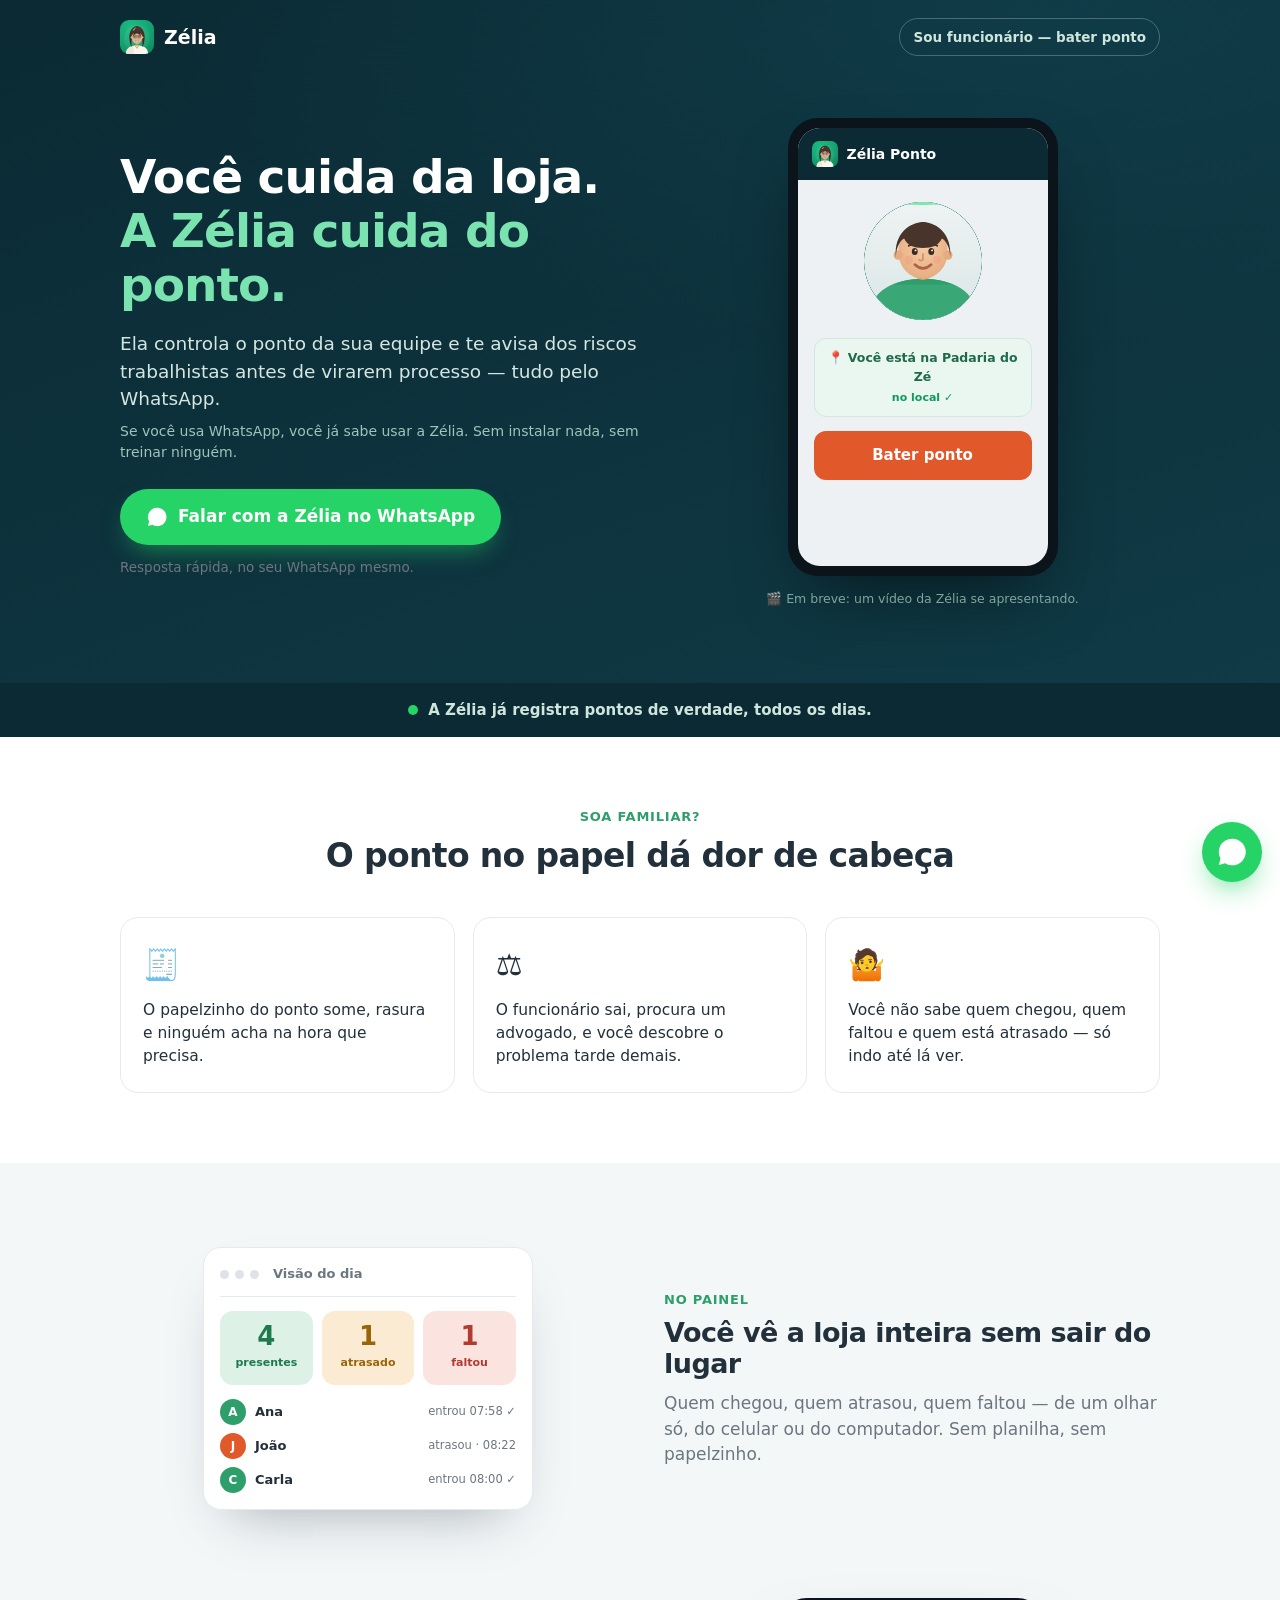
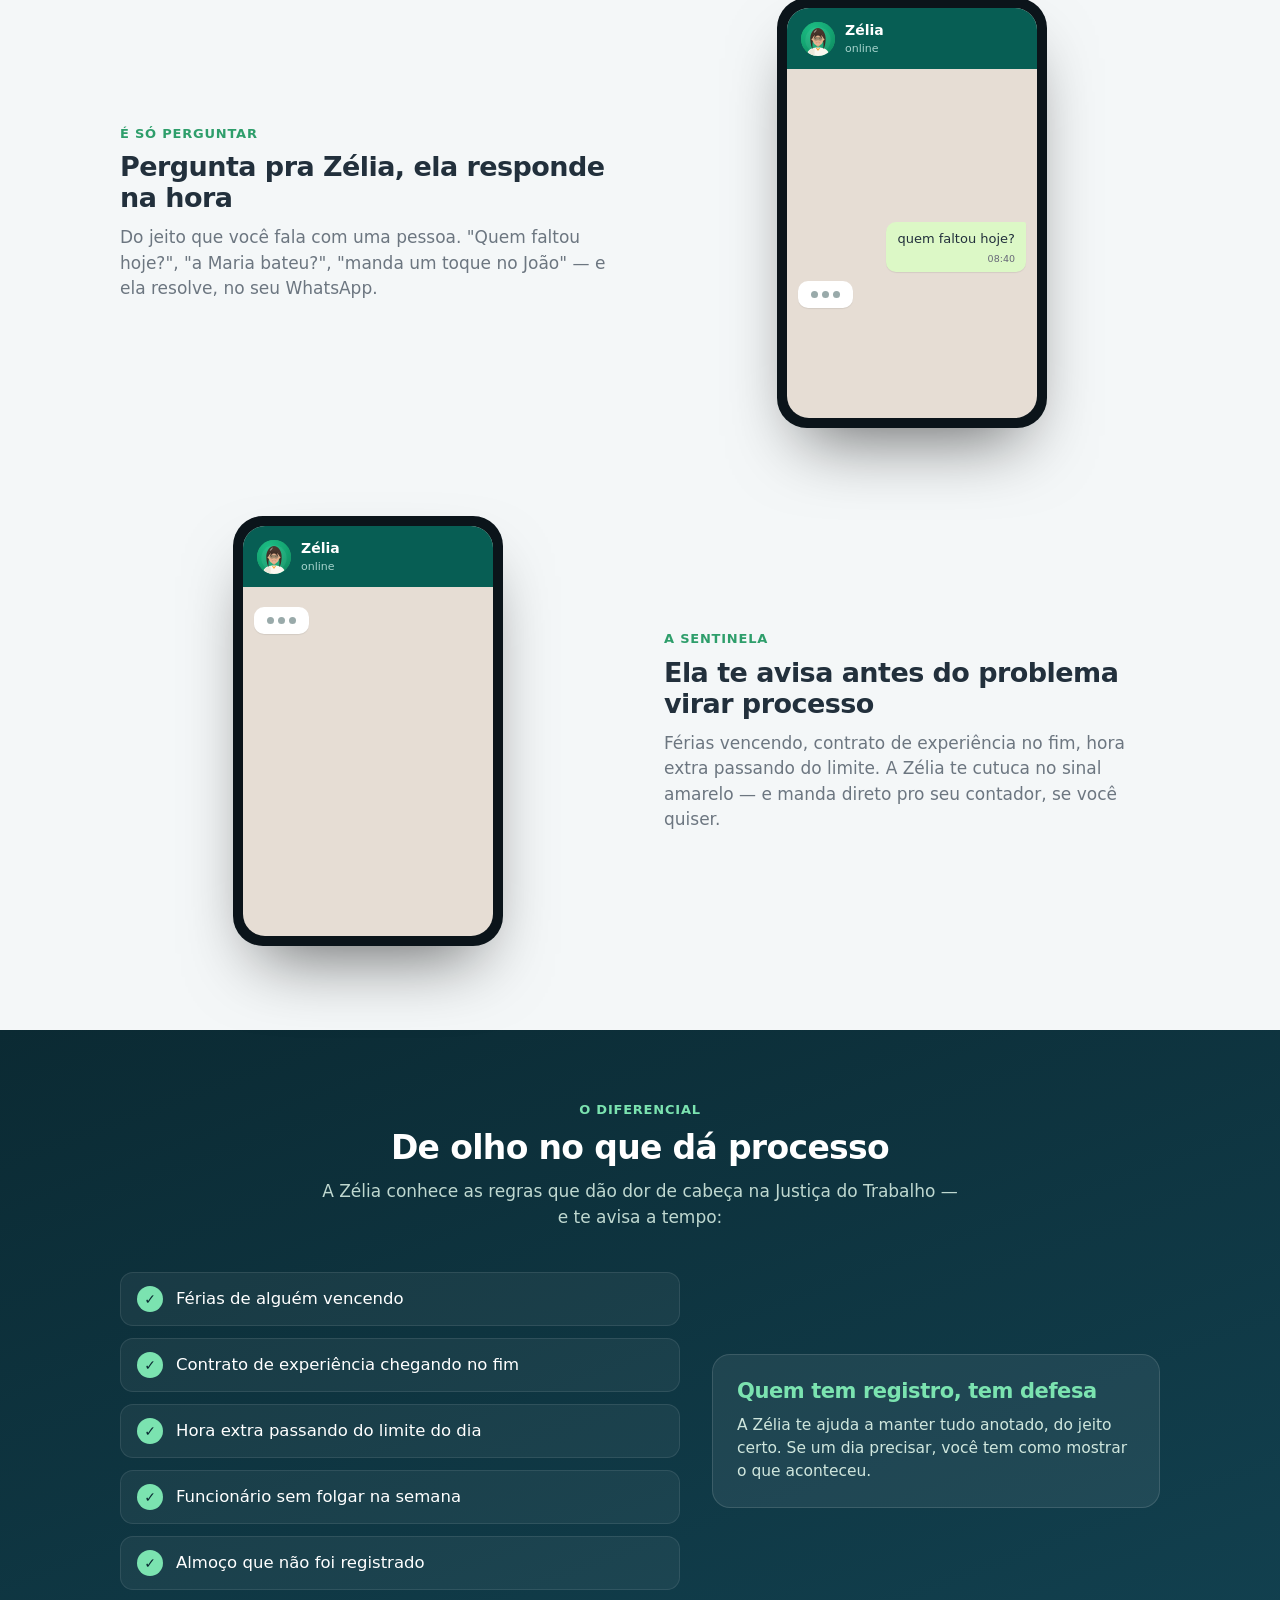
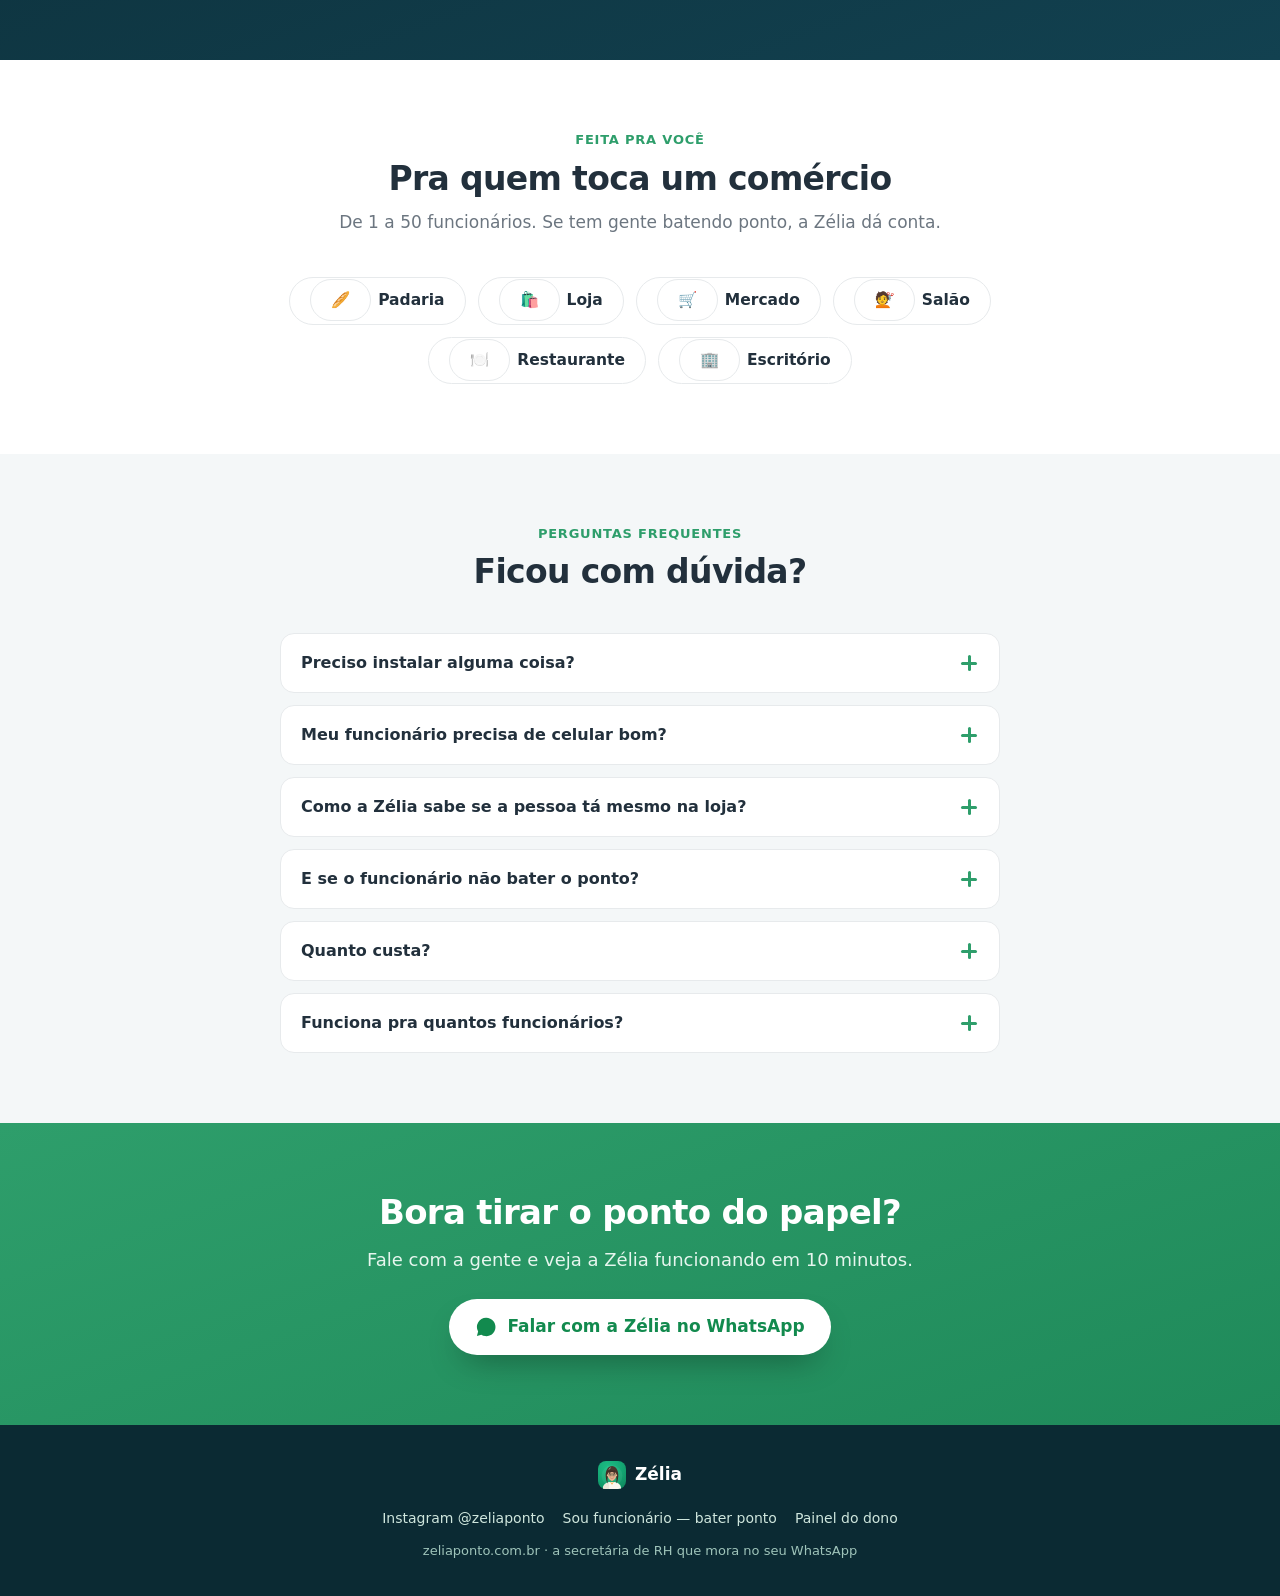
==== index.html @ 0861ddc3 "Landing: rosto humano (ilustração calorosa) no lugar da selfie do app, no lugar da camera" ====
<!DOCTYPE html>
<html lang="pt-BR">
<head>
<meta charset="UTF-8">
<meta name="viewport" content="width=device-width, initial-scale=1, viewport-fit=cover">
<meta name="theme-color" content="#0B2A33">
<meta name="description" content="A Zélia é a secretária de RH que cuida do ponto da sua equipe e te avisa dos riscos trabalhistas — tudo pelo WhatsApp.">
<link rel="icon" href="zelia.svg">
<link rel="stylesheet" href="landing.css">
<noscript><style>.reveal{opacity:1!important;transform:none!important}.wb{opacity:1!important;transform:none!important}</style></noscript>
<title>Zélia · a secretária que cuida do ponto da sua equipe</title>
</head>
<body>

<!-- TOPO -->
<header class="top"><div class="wrap">
  <div class="brand"><img src="zelia.svg" alt="Zélia">Zélia</div>
  <a class="func" href="app/">Sou funcionário — bater ponto</a>
</div></header>

<!-- HERO -->
<section class="hero"><div class="wrap hero-grid">
  <div class="hero-txt reveal">
    <h1>Você cuida da loja.<br><span class="hl">A Zélia cuida do ponto.</span></h1>
    <p class="lead">Ela controla o ponto da sua equipe e te avisa dos riscos trabalhistas antes de virarem processo — tudo pelo WhatsApp.</p>
    <p class="mini">Se você usa WhatsApp, você já sabe usar a Zélia. Sem instalar nada, sem treinar ninguém.</p>
    <div class="hero-cta">
      <a class="btn-wa js-wa"><svg viewBox="0 0 24 24"><path d="M17.5 14.4c-.3-.1-1.7-.9-2-1-.3-.1-.5-.1-.6.1-.2.3-.7.9-.8 1-.1.2-.3.2-.5.1-.3-.1-1.2-.5-2.3-1.4-.9-.8-1.4-1.7-1.6-2-.2-.3 0-.4.1-.6l.4-.5c.1-.2.2-.3.3-.5.1-.2 0-.4 0-.5 0-.1-.6-1.5-.9-2.1-.2-.5-.4-.4-.6-.4h-.5c-.2 0-.5.1-.7.3-.3.3-1 .9-1 2.3s1 2.7 1.2 2.9c.1.2 2 3.1 4.9 4.3.7.3 1.2.5 1.6.6.7.2 1.3.2 1.8.1.5-.1 1.7-.7 1.9-1.4.2-.7.2-1.2.2-1.4-.1-.1-.3-.2-.6-.3zM12 2a10 10 0 0 0-8.6 15l-1.3 4.7 4.8-1.3A10 10 0 1 0 12 2z"/></svg>Falar com a Zélia no WhatsApp</a>
      <p class="btn-sub">Resposta rápida, no seu WhatsApp mesmo.</p>
    </div>
  </div>
  <!-- VISUAL DO HERO: mockup animado (app batendo ponto). Espaço reservado pro vídeo-manifesto futuro. -->
  <div class="hero-visual reveal reveal-r">
    <div class="mk mk-phone">
      <div class="mk-scr app-scr">
        <div class="app-top"><img src="zelia.svg" alt="">Zélia Ponto</div>
        <div class="selfie"><div class="selfie-ring"></div>
          <svg class="selfie-face" viewBox="0 0 100 100" preserveAspectRatio="xMidYMid slice" aria-hidden="true">
            <defs>
              <clipPath id="sc"><circle cx="50" cy="50" r="50"/></clipPath>
              <radialGradient id="skin" cx="50%" cy="40%" r="62%"><stop offset="0%" stop-color="#F7CCA4"/><stop offset="100%" stop-color="#E6AC80"/></radialGradient>
              <linearGradient id="sbg" x1="0" y1="0" x2="0" y2="1"><stop offset="0%" stop-color="#EEF3F3"/><stop offset="100%" stop-color="#DBE6E6"/></linearGradient>
            </defs>
            <g clip-path="url(#sc)">
              <rect width="100" height="100" fill="url(#sbg)"/>
              <path d="M4 100 C4 74 27 65 50 65 C73 65 96 74 96 100 Z" fill="#3AA876"/>
              <path d="M50 65 C40 65 31 67 25 70 L75 70 C69 67 60 65 50 65Z" fill="#2E9E6B"/>
              <path d="M42 53 h16 v10 q-8 6 -16 0 Z" fill="#DE9F73"/>
              <ellipse cx="50" cy="42" rx="21" ry="23" fill="url(#skin)"/>
              <circle cx="29" cy="45" r="4" fill="#E6AC80"/><circle cx="71" cy="45" r="4" fill="#E6AC80"/>
              <path d="M27 47 C25 25 41 17 50 17 C59 17 75 25 73 47 C73 40 70 33 66 31 C63 37 58 39 50 39 C42 39 37 37 34 31 C30 33 27 40 27 47Z" fill="#48342A"/>
              <path d="M38 37 q4 -2.2 8 0" stroke="#48342A" stroke-width="1.7" fill="none" stroke-linecap="round"/>
              <path d="M54 37 q4 -2.2 8 0" stroke="#48342A" stroke-width="1.7" fill="none" stroke-linecap="round"/>
              <ellipse cx="43" cy="42" rx="2.5" ry="3" fill="#3A2A22"/><ellipse cx="57" cy="42" rx="2.5" ry="3" fill="#3A2A22"/>
              <circle cx="43.7" cy="41" r=".8" fill="#fff"/><circle cx="57.7" cy="41" r=".8" fill="#fff"/>
              <path d="M50 44 v5 q-2.2 1.4 -3.4 0" stroke="#D0916A" stroke-width="1.4" fill="none" stroke-linecap="round"/>
              <circle cx="38" cy="49" r="3.4" fill="#F2A084" opacity=".5"/><circle cx="62" cy="49" r="3.4" fill="#F2A084" opacity=".5"/>
              <path d="M43 53 q7 6.5 14 0" stroke="#B0604A" stroke-width="2.2" fill="none" stroke-linecap="round"/>
            </g>
          </svg>
          <i class="scan"></i></div>
        <div class="loc"><b>📍 Você está na Padaria do Zé</b><span class="ok-badge">no local ✓</span></div>
        <div class="pt-btn">Bater ponto</div>
        <div class="pt-ok">✅ Ponto registrado · <b>08:02</b></div>
      </div>
    </div>
    <p class="video-hint">🎬 Em breve: um vídeo da Zélia se apresentando.</p>
  </div>
</div></section>

<!-- PRODUTO VIVO (prova honesta) -->
<div class="vivo"><div class="wrap"><span class="live-dot"></span> A Zélia já registra pontos de verdade, todos os dias.</div></div>

<!-- PROBLEMA -->
<section><div class="wrap">
  <div class="sec-title reveal"><div class="eyebrow">Soa familiar?</div>
    <h2>O ponto no papel dá dor de cabeça</h2></div>
  <div class="dores">
    <div class="dor reveal"><div class="em">🧾</div><p>O papelzinho do ponto some, rasura e ninguém acha na hora que precisa.</p></div>
    <div class="dor reveal" style="transition-delay:.08s"><div class="em">⚖️</div><p>O funcionário sai, procura um advogado, e você descobre o problema tarde demais.</p></div>
    <div class="dor reveal" style="transition-delay:.16s"><div class="em">🤷</div><p>Você não sabe quem chegou, quem faltou e quem está atrasado — só indo até lá ver.</p></div>
  </div>
</div></section>

<!-- FEATURES ZIGUE-ZAGUE -->
<section class="feats alt"><div class="wrap">

  <!-- F1: painel visão do dia (mídia à esquerda) -->
  <div class="feat">
    <div class="feat-media reveal reveal-l">
      <div class="mk mk-panel">
        <div class="mk-bar"><span></span><span></span><span></span><em>Visão do dia</em></div>
        <div class="mk-tiles">
          <div class="tile t-ok"><b data-c="4">0</b><span>presentes</span></div>
          <div class="tile t-warn"><b data-c="1">0</b><span>atrasado</span></div>
          <div class="tile t-red"><b data-c="1">0</b><span>faltou</span></div>
        </div>
        <div class="mk-rows">
          <div class="mk-row"><span class="av g">A</span>Ana<em>entrou 07:58 ✓</em></div>
          <div class="mk-row"><span class="av a">J</span>João<em>atrasou · 08:22</em></div>
          <div class="mk-row"><span class="av g">C</span>Carla<em>entrou 08:00 ✓</em></div>
        </div>
      </div>
    </div>
    <div class="feat-txt reveal reveal-r">
      <div class="eyebrow">No painel</div>
      <h3>Você vê a loja inteira sem sair do lugar</h3>
      <p>Quem chegou, quem atrasou, quem faltou — de um olhar só, do celular ou do computador. Sem planilha, sem papelzinho.</p>
    </div>
  </div>

  <!-- F2: conversa da Zélia (mídia à direita) -->
  <div class="feat rev">
    <div class="feat-media reveal reveal-r">
      <div class="mk mk-phone"><div class="mk-scr wa-scr">
        <div class="wa-head"><img src="zelia.svg" alt=""><div><div class="nome">Zélia</div><div class="st">online</div></div></div>
        <div class="wa-body" data-chat="1">
          <div class="wb wb-out" data-s="1">quem faltou hoje?<div class="t">08:40</div></div>
          <div class="typing" data-tp="1"><i></i><i></i><i></i></div>
          <div class="wb wb-in" data-s="2">Hoje só a Maria faltou, chefe. O resto tá tudo na loja 👍<div class="t">08:40</div></div>
        </div>
      </div></div>
    </div>
    <div class="feat-txt reveal reveal-l">
      <div class="eyebrow">É só perguntar</div>
      <h3>Pergunta pra Zélia, ela responde na hora</h3>
      <p>Do jeito que você fala com uma pessoa. "Quem faltou hoje?", "a Maria bateu?", "manda um toque no João" — e ela resolve, no seu WhatsApp.</p>
    </div>
  </div>

  <!-- F3: sentinela alerta -> contador (mídia à esquerda) -->
  <div class="feat">
    <div class="feat-media reveal reveal-l">
      <div class="mk mk-phone"><div class="mk-scr wa-scr">
        <div class="wa-head"><img src="zelia.svg" alt=""><div><div class="nome">Zélia</div><div class="st">online</div></div></div>
        <div class="wa-body" data-chat="2">
          <div class="typing" data-tp="2"><i></i><i></i><i></i></div>
          <div class="wb wb-in" data-s="1">⚠️ Chefe, a Maria completa 1 ano dia 15/09. As férias dela já precisam entrar no radar. Vale confirmar com teu contador 👍<div class="t">09:04</div></div>
          <div class="wb wb-out" data-s="2">manda pro meu contador<div class="t">09:05</div></div>
          <div class="typing" data-tp="3"><i></i><i></i><i></i></div>
          <div class="wb wb-in" data-s="3">Prontinho, enviei pro seu contador ✅<div class="t">09:05</div></div>
        </div>
      </div></div>
    </div>
    <div class="feat-txt reveal reveal-r">
      <div class="eyebrow">A Sentinela</div>
      <h3>Ela te avisa antes do problema virar processo</h3>
      <p>Férias vencendo, contrato de experiência no fim, hora extra passando do limite. A Zélia te cutuca no sinal amarelo — e manda direto pro seu contador, se você quiser.</p>
    </div>
  </div>

</div></section>

<!-- SENTINELA DESTAQUE -->
<section class="sentinela"><div class="wrap">
  <div class="sec-title reveal"><div class="eyebrow" style="color:#7BE3B0">O diferencial</div>
    <h2>De olho no que dá processo</h2>
    <p>A Zélia conhece as regras que dão dor de cabeça na Justiça do Trabalho — e te avisa a tempo:</p></div>
  <div class="sent-grid">
    <ul class="sent-list">
      <li class="reveal"><span class="ic">✓</span> Férias de alguém vencendo</li>
      <li class="reveal" style="transition-delay:.06s"><span class="ic">✓</span> Contrato de experiência chegando no fim</li>
      <li class="reveal" style="transition-delay:.12s"><span class="ic">✓</span> Hora extra passando do limite do dia</li>
      <li class="reveal" style="transition-delay:.18s"><span class="ic">✓</span> Funcionário sem folgar na semana</li>
      <li class="reveal" style="transition-delay:.24s"><span class="ic">✓</span> Almoço que não foi registrado</li>
    </ul>
    <div class="sent-side reveal reveal-r"><div class="card">
      <h3>Quem tem registro, tem defesa</h3>
      <p>A Zélia te ajuda a manter tudo anotado, do jeito certo. Se um dia precisar, você tem como mostrar o que aconteceu.</p>
    </div></div>
  </div>
</div></section>

<!-- PRA QUEM É -->
<section><div class="wrap">
  <div class="sec-title reveal"><div class="eyebrow">Feita pra você</div>
    <h2>Pra quem toca um comércio</h2>
    <p>De 1 a 50 funcionários. Se tem gente batendo ponto, a Zélia dá conta.</p></div>
  <div class="quem reveal">
    <span><span class="e">🥖</span>Padaria</span><span><span class="e">🛍️</span>Loja</span>
    <span><span class="e">🛒</span>Mercado</span><span><span class="e">💇</span>Salão</span>
    <span><span class="e">🍽️</span>Restaurante</span><span><span class="e">🏢</span>Escritório</span>
  </div>
</div></section>

<!-- FAQ -->
<section class="alt"><div class="wrap">
  <div class="sec-title reveal"><div class="eyebrow">Perguntas frequentes</div>
    <h2>Ficou com dúvida?</h2></div>
  <div class="faq reveal">
    <details><summary>Preciso instalar alguma coisa?<i></i></summary><p>Não. A Zélia funciona pelo WhatsApp que você já usa. Seu funcionário bate o ponto por um link no navegador do celular — sem baixar nada.</p></details>
    <details><summary>Meu funcionário precisa de celular bom?<i></i></summary><p>Qualquer celular com câmera e internet dá conta. Nada de aparelho caro.</p></details>
    <details><summary>Como a Zélia sabe se a pessoa tá mesmo na loja?<i></i></summary><p>Na hora de bater o ponto, o app tira uma selfie e confere a localização. Se a pessoa estiver longe da loja, você fica sabendo.</p></details>
    <details><summary>E se o funcionário não bater o ponto?<i></i></summary><p>A Zélia te avisa. Você recebe no WhatsApp quem faltou e quem não registrou — sem ficar cobrando um por um.</p></details>
    <details><summary>Quanto custa?<i></i></summary><p>Fala com a gente no WhatsApp que a gente te mostra tudo funcionando e combina certinho pro tamanho da sua equipe. <a class="faq-link js-wa">Falar no WhatsApp →</a></p></details>
    <details><summary>Funciona pra quantos funcionários?<i></i></summary><p>De 1 a 50. Seja você sozinho com um ajudante ou uma equipe inteira, a Zélia acompanha todo mundo.</p></details>
  </div>
</div></section>

<!-- CTA FINAL -->
<section class="final"><div class="wrap reveal">
  <h2>Bora tirar o ponto do papel?</h2>
  <p>Fale com a gente e veja a Zélia funcionando em 10 minutos.</p>
  <a class="btn-wa js-wa"><svg viewBox="0 0 24 24"><path d="M17.5 14.4c-.3-.1-1.7-.9-2-1-.3-.1-.5-.1-.6.1-.2.3-.7.9-.8 1-.1.2-.3.2-.5.1-.3-.1-1.2-.5-2.3-1.4-.9-.8-1.4-1.7-1.6-2-.2-.3 0-.4.1-.6l.4-.5c.1-.2.2-.3.3-.5.1-.2 0-.4 0-.5 0-.1-.6-1.5-.9-2.1-.2-.5-.4-.4-.6-.4h-.5c-.2 0-.5.1-.7.3-.3.3-1 .9-1 2.3s1 2.7 1.2 2.9c.1.2 2 3.1 4.9 4.3.7.3 1.2.5 1.6.6.7.2 1.3.2 1.8.1.5-.1 1.7-.7 1.9-1.4.2-.7.2-1.2.2-1.4-.1-.1-.3-.2-.6-.3zM12 2a10 10 0 0 0-8.6 15l-1.3 4.7 4.8-1.3A10 10 0 1 0 12 2z"/></svg>Falar com a Zélia no WhatsApp</a>
</div></section>

<!-- FOOTER  (futuro: WhatsApp duplo Comercial/Suporte quando a Vendedora existir) -->
<footer><div class="wrap">
  <div class="fbrand"><img src="zelia.svg" alt="">Zélia</div>
  <div class="flinks">
    <a href="https://instagram.com/zeliaponto" target="_blank" rel="noopener">Instagram @zeliaponto</a>
    <a href="app/">Sou funcionário — bater ponto</a>
    <a href="painel/">Painel do dono</a>
  </div>
  <p style="margin-top:12px;font-size:13px">zeliaponto.com.br · a secretária de RH que mora no seu WhatsApp</p>
</div></footer>

<a class="float-wa js-wa" aria-label="Falar com a Zélia no WhatsApp"><svg viewBox="0 0 24 24"><path d="M17.5 14.4c-.3-.1-1.7-.9-2-1-.3-.1-.5-.1-.6.1-.2.3-.7.9-.8 1-.1.2-.3.2-.5.1-.3-.1-1.2-.5-2.3-1.4-.9-.8-1.4-1.7-1.6-2-.2-.3 0-.4.1-.6l.4-.5c.1-.2.2-.3.3-.5.1-.2 0-.4 0-.5 0-.1-.6-1.5-.9-2.1-.2-.5-.4-.4-.6-.4h-.5c-.2 0-.5.1-.7.3-.3.3-1 .9-1 2.3s1 2.7 1.2 2.9c.1.2 2 3.1 4.9 4.3.7.3 1.2.5 1.6.6.7.2 1.3.2 1.8.1.5-.1 1.7-.7 1.9-1.4.2-.7.2-1.2.2-1.4-.1-.1-.3-.2-.6-.3zM12 2a10 10 0 0 0-8.6 15l-1.3 4.7 4.8-1.3A10 10 0 1 0 12 2z"/></svg></a>

<script src="landing.js"></script>
</body>
</html>
---- landing.css ----
*{margin:0;padding:0;box-sizing:border-box}
:root{
  --teal:#0B2A33; --teal2:#0F3A46; --green:#2E9E6B; --wa:#25D366; --wa-d:#1eb457;
  --orange:#E1592A; --ink:#22303C; --muted:#6C7680; --line:#E7EAEC;
  --bg:#FFFFFF; --bg2:#F4F7F8; --soft:#EAF4EF;
}
html{scroll-behavior:smooth}
body{font-family:-apple-system,"SF Pro Rounded",system-ui,"Segoe UI",Roboto,sans-serif;color:var(--ink);background:var(--bg);
  -webkit-font-smoothing:antialiased;line-height:1.5;overflow-x:hidden}
img{max-width:100%}
.wrap{width:100%;max-width:1080px;margin:0 auto;padding:0 20px}
section{padding:70px 0}
h1,h2,h3{line-height:1.15;letter-spacing:-.02em}
.eyebrow{color:var(--green);font-weight:800;font-size:13px;letter-spacing:.06em;text-transform:uppercase;margin-bottom:10px}
.alt{background:var(--bg2)}

/* animações de entrada */
.reveal{opacity:0;transform:translateY(30px);transition:opacity .7s ease,transform .7s cubic-bezier(.2,.7,.2,1)}
.reveal.reveal-l{transform:translateX(-46px)} .reveal.reveal-r{transform:translateX(46px)}
.reveal.in{opacity:1;transform:none}
@media (prefers-reduced-motion:reduce){.reveal{opacity:1!important;transform:none!important;transition:none}}

/* botões */
.btn-wa{display:inline-flex;align-items:center;gap:10px;background:var(--wa);color:#fff;font-weight:800;font-size:17px;
  padding:15px 26px;border-radius:50px;text-decoration:none;box-shadow:0 12px 26px -10px rgba(37,211,102,.6);transition:.15s;border:0;cursor:pointer}
.btn-wa:hover{background:var(--wa-d);transform:translateY(-1px)}
.btn-wa svg{width:22px;height:22px;fill:#fff}
.btn-sub{font-size:13.5px;color:var(--muted);margin-top:12px}

/* header */
.top{position:absolute;top:0;left:0;right:0;z-index:20}
.top .wrap{display:flex;align-items:center;justify-content:space-between;padding-top:18px}
.brand{display:flex;align-items:center;gap:10px;color:#fff;font-weight:800;font-size:19px}
.brand img{width:34px;height:34px;border-radius:9px}
.top .func{color:#cfe6dd;text-decoration:none;font-size:13.5px;font-weight:600;border:1px solid rgba(255,255,255,.25);padding:8px 13px;border-radius:50px}
.top .func:hover{background:rgba(255,255,255,.1)}

/* hero */
.hero{background:radial-gradient(120% 90% at 82% 0%,#12475680 0%,transparent 58%),linear-gradient(160deg,#0B2A33 0%,#0F3A46 100%);
  color:#fff;padding:118px 0 74px;position:relative}
.hero-grid{display:grid;grid-template-columns:1.05fr .95fr;gap:40px;align-items:center}
.hero h1{font-size:47px;font-weight:850}
.hero h1 .hl{color:#7BE3B0}
.hero p.lead{font-size:18.5px;color:#D5E6E1;margin:18px 0 8px;max-width:520px}
.hero .mini{font-size:14px;color:#9FC4BA;margin-top:6px}
.hero-cta{margin-top:26px}
.hero-visual{justify-self:center;text-align:center}
.video-hint{color:#7FA69C;font-size:12.5px;margin-top:14px}

/* mockup: telefone */
.mk{--rad:30px}
.mk-phone{width:270px;margin:0 auto;background:#0b141a;border-radius:var(--rad);padding:10px;box-shadow:0 34px 70px -26px rgba(0,0,0,.6)}
.mk-scr{border-radius:22px;overflow:hidden;min-height:410px;display:flex;flex-direction:column;background:#eef1f4}
/* app batendo ponto */
.app-scr{padding:0}
.app-top{background:var(--teal);color:#fff;padding:13px 14px;font-weight:700;font-size:14px;display:flex;align-items:center;gap:9px}
.app-top img{width:26px;height:26px;border-radius:7px}
.app-scr .selfie{margin:22px auto 8px;width:118px;height:118px;border-radius:50%;background:#0f353f;display:flex;align-items:center;justify-content:center;
  position:relative;font-size:38px;overflow:hidden}
.selfie-ring{position:absolute;inset:0;border-radius:50%;border:3px solid #37b6a0;animation:ring 2s ease-in-out infinite}

.selfie-face{position:absolute;inset:0;width:100%;height:100%;border-radius:50%}
.selfie .scan{position:absolute;left:8%;right:8%;height:3px;background:linear-gradient(90deg,transparent,#7BE3B0,transparent);top:0;animation:scan 2.4s ease-in-out infinite}
.app-scr .loc{margin:10px 16px 0;background:#eaf6f0;border:1px solid #cdeadd;border-radius:12px;padding:10px 12px;font-size:12.5px;color:#1e6a4b;display:flex;flex-direction:column;gap:3px}
.loc .ok-badge{color:#0e9a5b;font-weight:800;font-size:11px}
.app-scr .pt-btn{margin:14px 16px 0;background:var(--orange);color:#fff;font-weight:800;text-align:center;padding:13px;border-radius:12px;font-size:15px;animation:pulse 2.2s ease-in-out infinite}
.app-scr .pt-ok{margin:12px 16px 16px;text-align:center;color:#0e9a5b;font-weight:700;font-size:13.5px;background:#e7f7ef;border-radius:10px;padding:9px;opacity:0;animation:okpop 2.2s ease-in-out infinite}
@keyframes ring{0%,100%{transform:scale(1);opacity:.6}50%{transform:scale(1.06);opacity:1}}
@keyframes scan{0%{top:6%}50%{top:88%}100%{top:6%}}
@keyframes pulse{0%,100%{transform:scale(1)}50%{transform:scale(1.03)}}
@keyframes okpop{0%,55%{opacity:0;transform:translateY(6px)}70%,100%{opacity:1;transform:none}}

/* mockup: painel visão do dia */
.mk-panel{background:#fff;border:1px solid var(--line);border-radius:18px;padding:16px;box-shadow:0 26px 54px -28px rgba(31,42,58,.4);max-width:330px;margin:0 auto}
.mk-bar{display:flex;align-items:center;gap:6px;padding-bottom:12px;border-bottom:1px solid var(--line);margin-bottom:14px}
.mk-bar span{width:9px;height:9px;border-radius:50%;background:#dfe3e7}.mk-bar em{margin-left:8px;font-style:normal;font-weight:700;font-size:13px;color:var(--muted)}
.mk-tiles{display:grid;grid-template-columns:repeat(3,1fr);gap:9px;margin-bottom:14px}
.tile{border-radius:13px;padding:12px 8px;text-align:center}
.tile b{display:block;font-size:26px;font-weight:850;line-height:1}.tile span{font-size:11px;font-weight:600}
.t-ok{background:#DDF1E6;color:#1E7A4E}.t-warn{background:#FCEBD3;color:#9A6408}.t-red{background:#FBE3E0;color:#B33B2E}
.mk-rows{display:flex;flex-direction:column;gap:8px}
.mk-row{display:flex;align-items:center;gap:9px;font-size:13px;font-weight:600}
.mk-row em{margin-left:auto;font-style:normal;font-size:11.5px;color:var(--muted);font-weight:500}
.mk-row .av{width:26px;height:26px;border-radius:50%;color:#fff;font-size:12px;font-weight:800;display:flex;align-items:center;justify-content:center}
.av.g{background:var(--green)}.av.a{background:var(--orange)}

/* mockup: conversa whatsapp */
.wa-scr{background:#E6DDD4}
.wa-head{background:#075E54;color:#fff;padding:12px 14px;display:flex;align-items:center;gap:10px}
.wa-head img{width:34px;height:34px;border-radius:50%;background:#25a56a}
.wa-head .nome{font-weight:700;font-size:14px}.wa-head .st{font-size:11px;color:#a6d3cc}
.wa-body{flex:1;padding:14px 11px;display:flex;flex-direction:column;gap:9px;justify-content:flex-end}
.wb{max-width:84%;padding:8px 11px;border-radius:10px;font-size:13px;line-height:1.4;opacity:0;transform:translateY(8px);box-shadow:0 1px 1px rgba(0,0,0,.08)}
.wb.show{animation:pop .35s ease forwards}
.wb-in{align-self:flex-start;background:#fff;border-top-left-radius:2px}
.wb-out{align-self:flex-end;background:#DCF8C6;border-top-right-radius:2px}
.wb .t{font-size:9.5px;color:#667;text-align:right;margin-top:3px}
.typing{align-self:flex-start;background:#fff;border-radius:10px;padding:10px 13px;display:none;gap:4px;box-shadow:0 1px 1px rgba(0,0,0,.08)}
.typing.show{display:inline-flex}
.typing i{width:7px;height:7px;border-radius:50%;background:#9aa;animation:blink 1s infinite}
.typing i:nth-child(2){animation-delay:.2s}.typing i:nth-child(3){animation-delay:.4s}
@keyframes pop{to{opacity:1;transform:none}}
@keyframes blink{0%,60%,100%{opacity:.3}30%{opacity:1}}

/* produto vivo */
.vivo{background:var(--teal);color:#cfe6dd}
.vivo .wrap{padding:16px 20px;text-align:center;font-weight:700;font-size:15px;display:flex;align-items:center;justify-content:center;gap:10px}
.live-dot{width:10px;height:10px;border-radius:50%;background:#25D366;box-shadow:0 0 0 0 rgba(37,211,102,.7);animation:live 1.8s infinite}
@keyframes live{0%{box-shadow:0 0 0 0 rgba(37,211,102,.6)}70%{box-shadow:0 0 0 9px rgba(37,211,102,0)}100%{box-shadow:0 0 0 0 rgba(37,211,102,0)}}

/* seção título */
.sec-title{text-align:center;max-width:640px;margin:0 auto 42px}
.sec-title h2{font-size:33px;font-weight:850}
.sec-title p{color:var(--muted);font-size:17px;margin-top:12px}

/* dores */
.dores{display:grid;grid-template-columns:repeat(3,1fr);gap:18px}
.dor{background:#fff;border:1px solid var(--line);border-radius:18px;padding:24px 22px}
.dor .em{font-size:30px;margin-bottom:12px}.dor p{font-size:15.5px;font-weight:500}

/* features zigue-zague */
.feats{padding:40px 0}
.feat{display:grid;grid-template-columns:1fr 1fr;gap:48px;align-items:center;padding:44px 0}
.feat.rev .feat-media{order:2}
.feat-txt .eyebrow{margin-bottom:8px}
.feat-txt h3{font-size:27px;font-weight:850;margin-bottom:12px}
.feat-txt p{color:var(--muted);font-size:17px}

/* sentinela */
.sentinela{background:linear-gradient(160deg,#0B2A33,#124150);color:#fff}
.sentinela .sec-title h2{color:#fff}.sentinela .sec-title p{color:#BFD8D0}
.sent-grid{display:grid;grid-template-columns:1.25fr 1fr;gap:32px;align-items:center}
.sent-list{list-style:none;display:flex;flex-direction:column;gap:12px}
.sent-list li{display:flex;align-items:center;gap:13px;font-size:16.5px;background:rgba(255,255,255,.05);border:1px solid rgba(255,255,255,.09);padding:13px 16px;border-radius:13px}
.sent-list li .ic{width:26px;height:26px;flex:0 0 auto;border-radius:50%;background:#7BE3B0;color:#0B2A33;font-weight:800;display:flex;align-items:center;justify-content:center;font-size:14px}
.sent-side .card{background:rgba(255,255,255,.07);border:1px solid rgba(255,255,255,.12);border-radius:18px;padding:24px}
.sent-side h3{font-size:21px;margin-bottom:10px;color:#7BE3B0}.sent-side p{color:#CFE6DD;font-size:15.5px}

/* pra quem é */
.quem{display:flex;flex-wrap:wrap;gap:12px;justify-content:center;max-width:760px;margin:0 auto}
.quem span{background:#fff;border:1px solid var(--line);border-radius:50px;padding:11px 20px;font-weight:600;font-size:15.5px}
.quem span .e{margin-right:7px}

/* faq */
.faq{max-width:720px;margin:0 auto;display:flex;flex-direction:column;gap:12px}
.faq details{background:#fff;border:1px solid var(--line);border-radius:14px;overflow:hidden}
.faq summary{list-style:none;cursor:pointer;padding:17px 20px;font-weight:700;font-size:16px;display:flex;align-items:center;justify-content:space-between;gap:12px}
.faq summary::-webkit-details-marker{display:none}
.faq summary i{width:20px;height:20px;flex:0 0 auto;position:relative}
.faq summary i::before,.faq summary i::after{content:"";position:absolute;background:var(--green);border-radius:2px;transition:.2s}
.faq summary i::before{top:9px;left:2px;right:2px;height:2.5px}
.faq summary i::after{left:9px;top:2px;bottom:2px;width:2.5px}
.faq details[open] summary i::after{transform:scaleY(0)}
.faq details p{padding:0 20px 18px;color:var(--muted);font-size:15.5px}
.faq-link{color:var(--wa-d);font-weight:800;text-decoration:none}

/* cta final */
.final{background:linear-gradient(160deg,#2E9E6B,#1f8a5a);color:#fff;text-align:center}
.final h2{font-size:34px;font-weight:850}
.final p{font-size:18px;color:#E6F6EE;margin:14px 0 26px}
.final .btn-wa{background:#fff;color:#128a4e;box-shadow:0 16px 34px -14px rgba(0,0,0,.4)}
.final .btn-wa svg{fill:#128a4e}

/* footer */
footer{background:var(--teal);color:#9FC4BA;text-align:center;padding:36px 0}
footer .fbrand{color:#fff;font-weight:800;font-size:17px;display:inline-flex;align-items:center;gap:9px}
footer .fbrand img{width:28px;height:28px;border-radius:8px}
footer a{color:#cfe6dd;text-decoration:none}
footer .flinks{margin-top:12px;font-size:14px;display:flex;gap:18px;justify-content:center;flex-wrap:wrap}

/* botão flutuante */
.float-wa{position:fixed;right:18px;bottom:18px;z-index:50;width:60px;height:60px;border-radius:50%;background:var(--wa);
  display:flex;align-items:center;justify-content:center;box-shadow:0 12px 28px -8px rgba(37,211,102,.7);animation:bob 2.6s ease-in-out infinite}
.float-wa svg{width:32px;height:32px;fill:#fff}
.float-wa::after{content:"Fale com a Zélia";position:absolute;right:70px;background:#fff;color:var(--ink);font-weight:700;font-size:13px;padding:8px 13px;border-radius:50px;white-space:nowrap;box-shadow:0 8px 20px -8px rgba(0,0,0,.35);opacity:0;transform:translateX(6px);transition:.2s;pointer-events:none}
.float-wa:hover::after{opacity:1;transform:none}
@keyframes bob{0%,100%{transform:translateY(0)}50%{transform:translateY(-5px)}}

/* mobile */
@media (max-width:820px){
  section{padding:50px 0}
  .hero{padding:100px 0 56px}
  .hero-grid{grid-template-columns:1fr;text-align:center;gap:32px}
  .hero h1{font-size:35px}.hero p.lead{margin-left:auto;margin-right:auto}
  .hero-cta{display:flex;flex-direction:column;align-items:center}
  .hero-visual{order:-1}
  .sec-title h2{font-size:26px}
  .dores{grid-template-columns:1fr}
  .feat{grid-template-columns:1fr;gap:26px;padding:30px 0;text-align:center}
  .feat.rev .feat-media{order:0}
  .feat-txt .eyebrow{display:inline-block}
  .sent-grid{grid-template-columns:1fr;gap:24px}
  .final h2{font-size:27px}
  .reveal.reveal-l,.reveal.reveal-r{transform:translateY(30px)}
  .reveal.reveal-l.in,.reveal.reveal-r.in{transform:none}
}
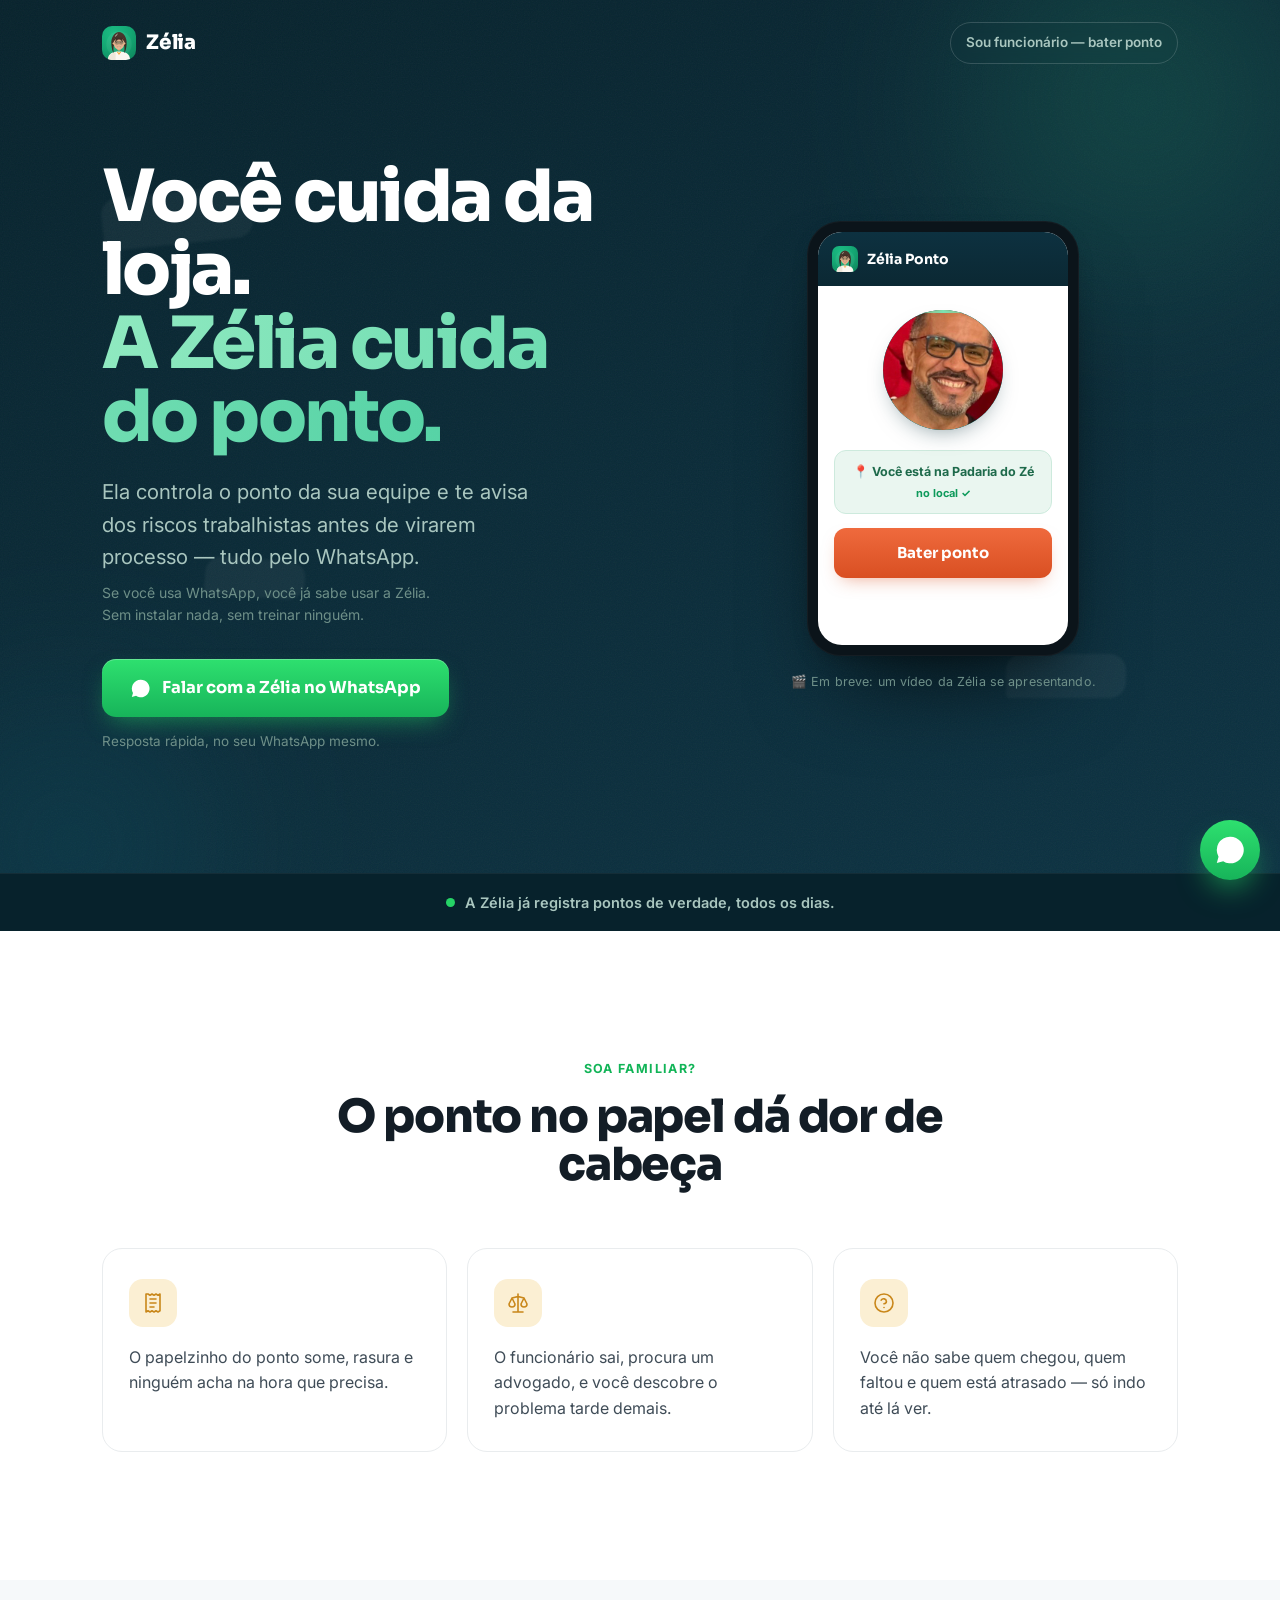
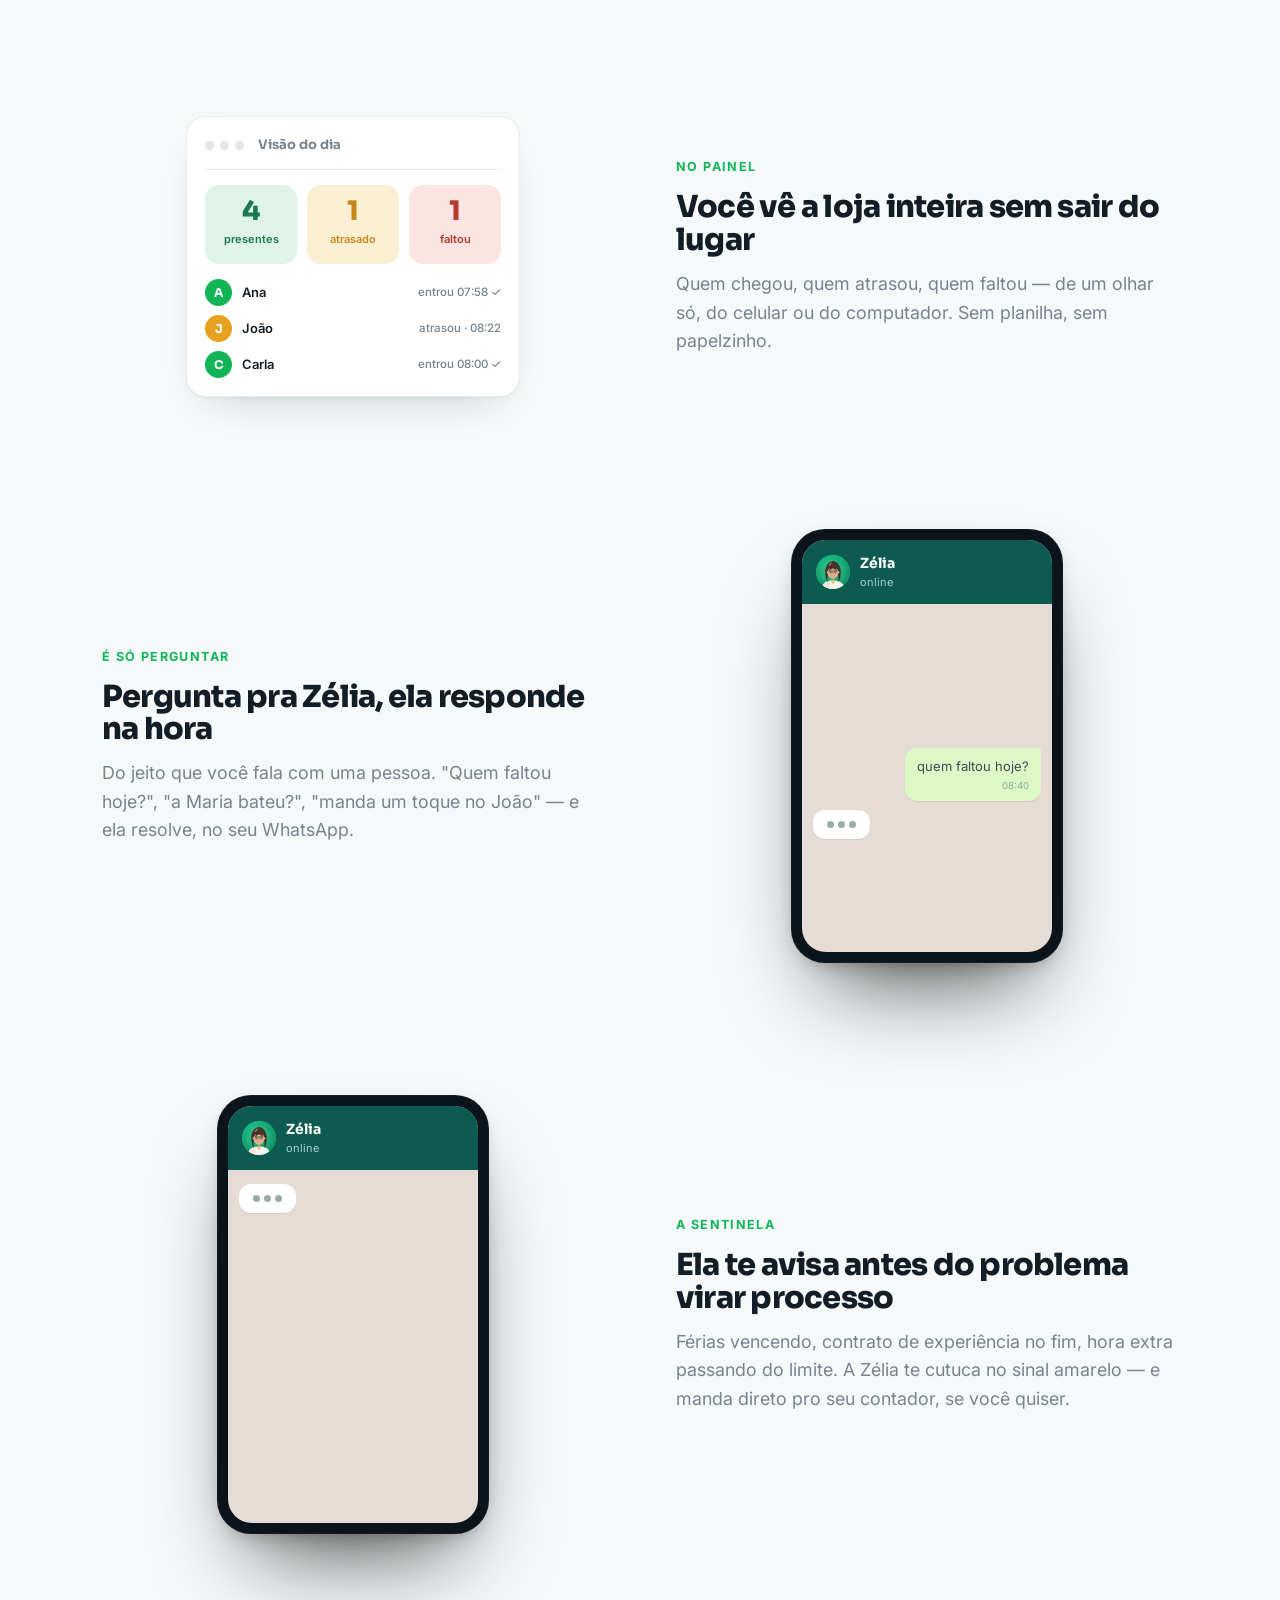
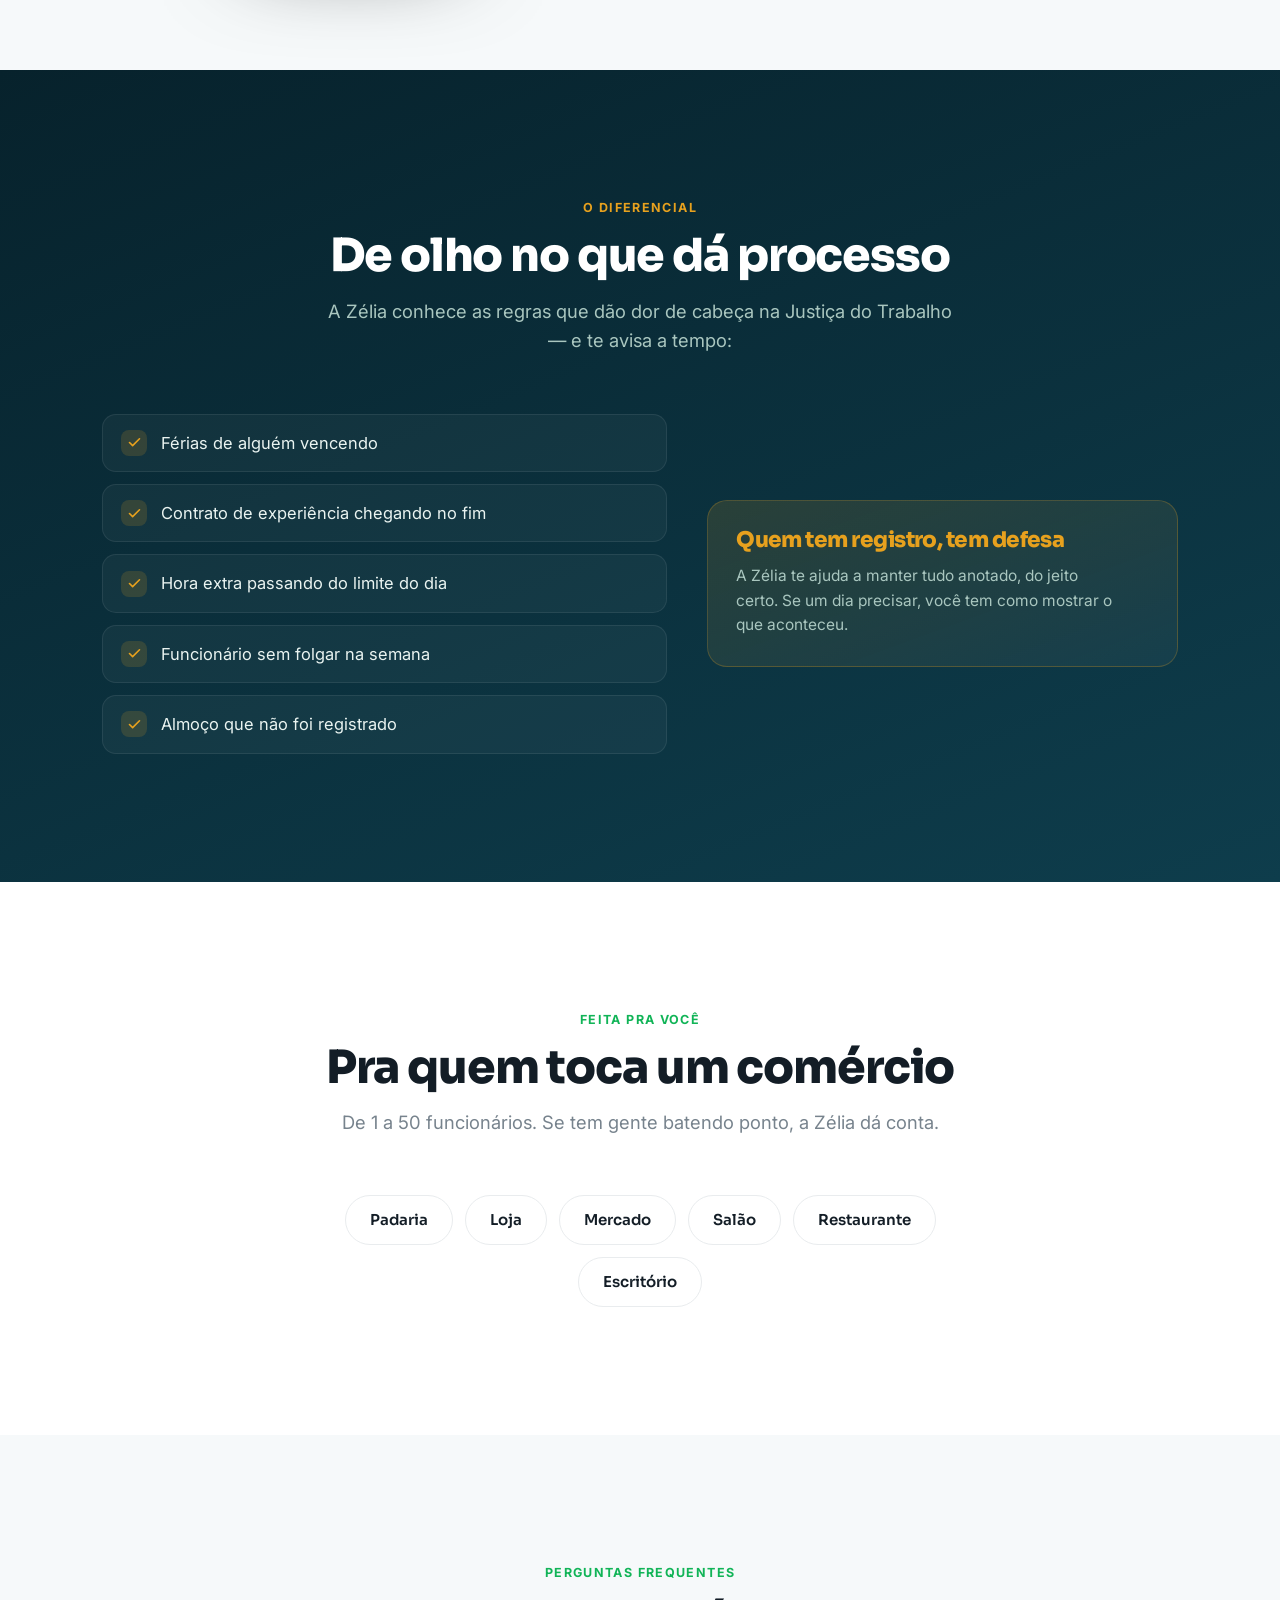
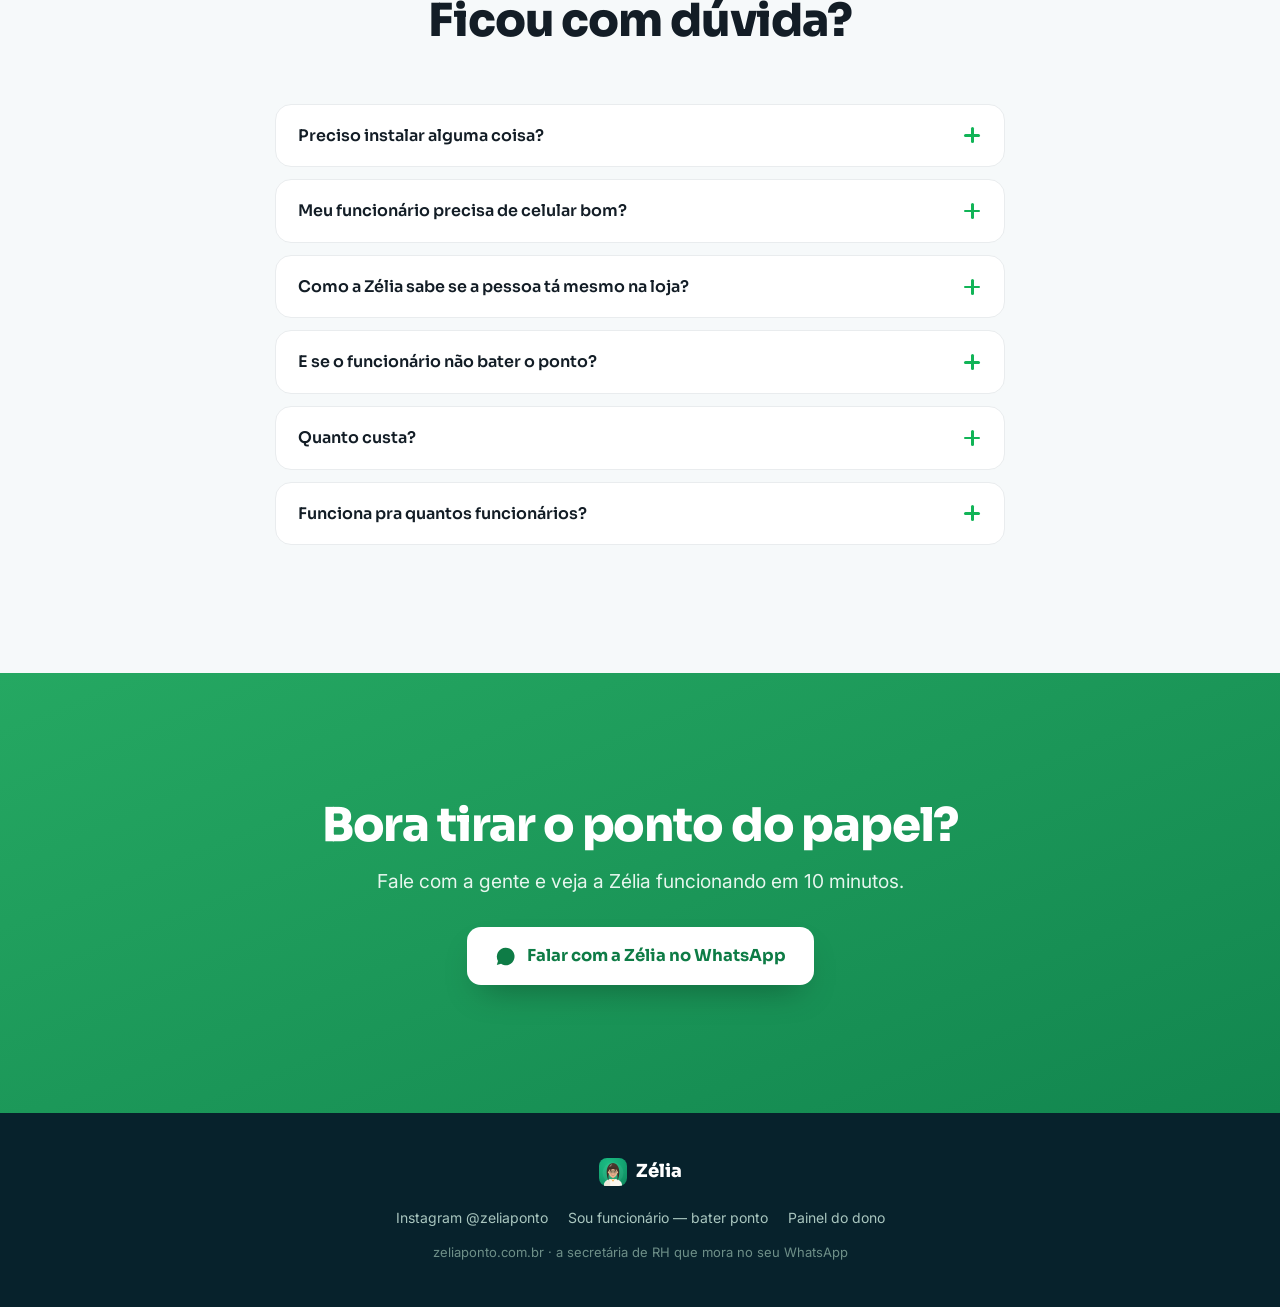
==== commit 02131a17: "Landing V3 — direção de arte premium (Sora+Inter, hero cinematografico, cor disciplinada, icones de " ====
--- a/index.html
+++ b/index.html
@@ -6,6 +6,9 @@
 <meta name="theme-color" content="#0B2A33">
 <meta name="description" content="A Zélia é a secretária de RH que cuida do ponto da sua equipe e te avisa dos riscos trabalhistas — tudo pelo WhatsApp.">
 <link rel="icon" href="zelia.svg">
+<link rel="preconnect" href="https://fonts.googleapis.com">
+<link rel="preconnect" href="https://fonts.gstatic.com" crossorigin>
+<link href="https://fonts.googleapis.com/css2?family=Sora:wght@600;700;800&family=Inter:wght@400;500;600;700&display=swap" rel="stylesheet">
 <link rel="stylesheet" href="landing.css">
 <noscript><style>.reveal{opacity:1!important;transform:none!important}.wb{opacity:1!important;transform:none!important}</style></noscript>
 <title>Zélia · a secretária que cuida do ponto da sua equipe</title>
@@ -19,7 +22,13 @@
 </div></header>
 
 <!-- HERO -->
-<section class="hero"><div class="wrap hero-grid">
+<section class="hero">
+  <div class="hero-bg" aria-hidden="true">
+    <span class="orb orb-1"></span><span class="orb orb-2"></span>
+    <span class="ghost g1"></span><span class="ghost g2"></span><span class="ghost g3"></span>
+    <span class="grain"></span>
+  </div>
+  <div class="wrap hero-grid">
   <div class="hero-txt reveal">
     <h1>Você cuida da loja.<br><span class="hl">A Zélia cuida do ponto.</span></h1>
     <p class="lead">Ela controla o ponto da sua equipe e te avisa dos riscos trabalhistas antes de virarem processo — tudo pelo WhatsApp.</p>
@@ -35,29 +44,7 @@
       <div class="mk-scr app-scr">
         <div class="app-top"><img src="zelia.svg" alt="">Zélia Ponto</div>
         <div class="selfie"><div class="selfie-ring"></div>
-          <svg class="selfie-face" viewBox="0 0 100 100" preserveAspectRatio="xMidYMid slice" aria-hidden="true">
-            <defs>
-              <clipPath id="sc"><circle cx="50" cy="50" r="50"/></clipPath>
-              <radialGradient id="skin" cx="50%" cy="40%" r="62%"><stop offset="0%" stop-color="#F7CCA4"/><stop offset="100%" stop-color="#E6AC80"/></radialGradient>
-              <linearGradient id="sbg" x1="0" y1="0" x2="0" y2="1"><stop offset="0%" stop-color="#EEF3F3"/><stop offset="100%" stop-color="#DBE6E6"/></linearGradient>
-            </defs>
-            <g clip-path="url(#sc)">
-              <rect width="100" height="100" fill="url(#sbg)"/>
-              <path d="M4 100 C4 74 27 65 50 65 C73 65 96 74 96 100 Z" fill="#3AA876"/>
-              <path d="M50 65 C40 65 31 67 25 70 L75 70 C69 67 60 65 50 65Z" fill="#2E9E6B"/>
-              <path d="M42 53 h16 v10 q-8 6 -16 0 Z" fill="#DE9F73"/>
-              <ellipse cx="50" cy="42" rx="21" ry="23" fill="url(#skin)"/>
-              <circle cx="29" cy="45" r="4" fill="#E6AC80"/><circle cx="71" cy="45" r="4" fill="#E6AC80"/>
-              <path d="M27 47 C25 25 41 17 50 17 C59 17 75 25 73 47 C73 40 70 33 66 31 C63 37 58 39 50 39 C42 39 37 37 34 31 C30 33 27 40 27 47Z" fill="#48342A"/>
-              <path d="M38 37 q4 -2.2 8 0" stroke="#48342A" stroke-width="1.7" fill="none" stroke-linecap="round"/>
-              <path d="M54 37 q4 -2.2 8 0" stroke="#48342A" stroke-width="1.7" fill="none" stroke-linecap="round"/>
-              <ellipse cx="43" cy="42" rx="2.5" ry="3" fill="#3A2A22"/><ellipse cx="57" cy="42" rx="2.5" ry="3" fill="#3A2A22"/>
-              <circle cx="43.7" cy="41" r=".8" fill="#fff"/><circle cx="57.7" cy="41" r=".8" fill="#fff"/>
-              <path d="M50 44 v5 q-2.2 1.4 -3.4 0" stroke="#D0916A" stroke-width="1.4" fill="none" stroke-linecap="round"/>
-              <circle cx="38" cy="49" r="3.4" fill="#F2A084" opacity=".5"/><circle cx="62" cy="49" r="3.4" fill="#F2A084" opacity=".5"/>
-              <path d="M43 53 q7 6.5 14 0" stroke="#B0604A" stroke-width="2.2" fill="none" stroke-linecap="round"/>
-            </g>
-          </svg>
+          <img class="selfie-face" src="selfie.jpg" alt="Funcionário batendo o ponto" loading="lazy">
           <i class="scan"></i></div>
         <div class="loc"><b>📍 Você está na Padaria do Zé</b><span class="ok-badge">no local ✓</span></div>
         <div class="pt-btn">Bater ponto</div>
@@ -76,9 +63,9 @@
   <div class="sec-title reveal"><div class="eyebrow">Soa familiar?</div>
     <h2>O ponto no papel dá dor de cabeça</h2></div>
   <div class="dores">
-    <div class="dor reveal"><div class="em">🧾</div><p>O papelzinho do ponto some, rasura e ninguém acha na hora que precisa.</p></div>
-    <div class="dor reveal" style="transition-delay:.08s"><div class="em">⚖️</div><p>O funcionário sai, procura um advogado, e você descobre o problema tarde demais.</p></div>
-    <div class="dor reveal" style="transition-delay:.16s"><div class="em">🤷</div><p>Você não sabe quem chegou, quem faltou e quem está atrasado — só indo até lá ver.</p></div>
+    <div class="dor reveal"><div class="ic-box"><svg viewBox="0 0 24 24" fill="none" stroke="currentColor" stroke-width="1.6" stroke-linecap="round" stroke-linejoin="round"><path d="M5 3v18l2-1.2L9 21l2-1.2L13 21l2-1.2L17 21l2-1.2V3l-2 1.2L15 3l-2 1.2L11 3 9 4.2 7 3Z"/><path d="M9 8h6M9 12h6M9 16h4"/></svg></div><p>O papelzinho do ponto some, rasura e ninguém acha na hora que precisa.</p></div>
+    <div class="dor reveal" style="transition-delay:.08s"><div class="ic-box"><svg viewBox="0 0 24 24" fill="none" stroke="currentColor" stroke-width="1.6" stroke-linecap="round" stroke-linejoin="round"><path d="M12 3v18M7 21h10M6 7l-3 6a3 3 0 0 0 6 0L6 7Zm12 0l-3 6a3 3 0 0 0 6 0l-3-6ZM6 7l6-1.6L18 7"/></svg></div><p>O funcionário sai, procura um advogado, e você descobre o problema tarde demais.</p></div>
+    <div class="dor reveal" style="transition-delay:.16s"><div class="ic-box"><svg viewBox="0 0 24 24" fill="none" stroke="currentColor" stroke-width="1.6" stroke-linecap="round" stroke-linejoin="round"><circle cx="12" cy="12" r="9"/><path d="M9.2 9.2a2.8 2.8 0 0 1 5.2 1.2c0 1.9-2.4 2.4-2.4 2.4"/><path d="M12 16.5h.01"/></svg></div><p>Você não sabe quem chegou, quem faltou e quem está atrasado — só indo até lá ver.</p></div>
   </div>
 </div></section>
 
@@ -158,11 +145,11 @@
     <p>A Zélia conhece as regras que dão dor de cabeça na Justiça do Trabalho — e te avisa a tempo:</p></div>
   <div class="sent-grid">
     <ul class="sent-list">
-      <li class="reveal"><span class="ic">✓</span> Férias de alguém vencendo</li>
-      <li class="reveal" style="transition-delay:.06s"><span class="ic">✓</span> Contrato de experiência chegando no fim</li>
-      <li class="reveal" style="transition-delay:.12s"><span class="ic">✓</span> Hora extra passando do limite do dia</li>
-      <li class="reveal" style="transition-delay:.18s"><span class="ic">✓</span> Funcionário sem folgar na semana</li>
-      <li class="reveal" style="transition-delay:.24s"><span class="ic">✓</span> Almoço que não foi registrado</li>
+      <li class="reveal"><span class="ic"><svg viewBox="0 0 24 24" fill="none" stroke="currentColor" stroke-width="2.6" stroke-linecap="round" stroke-linejoin="round"><path d="M20 6 9 17l-5-5"/></svg></span> Férias de alguém vencendo</li>
+      <li class="reveal" style="transition-delay:.06s"><span class="ic"><svg viewBox="0 0 24 24" fill="none" stroke="currentColor" stroke-width="2.6" stroke-linecap="round" stroke-linejoin="round"><path d="M20 6 9 17l-5-5"/></svg></span> Contrato de experiência chegando no fim</li>
+      <li class="reveal" style="transition-delay:.12s"><span class="ic"><svg viewBox="0 0 24 24" fill="none" stroke="currentColor" stroke-width="2.6" stroke-linecap="round" stroke-linejoin="round"><path d="M20 6 9 17l-5-5"/></svg></span> Hora extra passando do limite do dia</li>
+      <li class="reveal" style="transition-delay:.18s"><span class="ic"><svg viewBox="0 0 24 24" fill="none" stroke="currentColor" stroke-width="2.6" stroke-linecap="round" stroke-linejoin="round"><path d="M20 6 9 17l-5-5"/></svg></span> Funcionário sem folgar na semana</li>
+      <li class="reveal" style="transition-delay:.24s"><span class="ic"><svg viewBox="0 0 24 24" fill="none" stroke="currentColor" stroke-width="2.6" stroke-linecap="round" stroke-linejoin="round"><path d="M20 6 9 17l-5-5"/></svg></span> Almoço que não foi registrado</li>
     </ul>
     <div class="sent-side reveal reveal-r"><div class="card">
       <h3>Quem tem registro, tem defesa</h3>
@@ -177,9 +164,8 @@
     <h2>Pra quem toca um comércio</h2>
     <p>De 1 a 50 funcionários. Se tem gente batendo ponto, a Zélia dá conta.</p></div>
   <div class="quem reveal">
-    <span><span class="e">🥖</span>Padaria</span><span><span class="e">🛍️</span>Loja</span>
-    <span><span class="e">🛒</span>Mercado</span><span><span class="e">💇</span>Salão</span>
-    <span><span class="e">🍽️</span>Restaurante</span><span><span class="e">🏢</span>Escritório</span>
+    <span>Padaria</span><span>Loja</span><span>Mercado</span>
+    <span>Salão</span><span>Restaurante</span><span>Escritório</span>
   </div>
 </div></section>
 
--- a/landing.css
+++ b/landing.css
@@ -1,196 +1,237 @@
+/* ===== Zélia — landing (direção de arte premium) ===== */
 *{margin:0;padding:0;box-sizing:border-box}
 :root{
-  --teal:#0B2A33; --teal2:#0F3A46; --green:#2E9E6B; --wa:#25D366; --wa-d:#1eb457;
-  --orange:#E1592A; --ink:#22303C; --muted:#6C7680; --line:#E7EAEC;
-  --bg:#FFFFFF; --bg2:#F4F7F8; --soft:#EAF4EF;
+  /* fundo escuro (degradê de dois tons) */
+  --bg1:#07222C; --bg2:#0C3242;
+  /* neutros claros */
+  --paper:#FFFFFF; --paper2:#F6F9FA; --line:#E9ECEE;
+  /* tinta */
+  --ink1:#131D26; --ink2:#3F4C57; --ink3:#77838D;
+  /* texto sobre escuro */
+  --on1:#EAF4F1; --on2:#A9C6BF; --on3:#6E8F88;
+  /* destaque: verde WhatsApp SÓ em CTA */
+  --wa:#25D366; --wa2:#11B457; --wa-ink:#063d20;
+  /* apoio quente: Sentinela */
+  --amber:#E7A11E; --amber-2:#C9871A; --amber-soft:#FBEFD3;
+  /* highlight suave do hero (tint, distinto do CTA) */
+  --mint:#8FE9C0;
+  /* ritmo */
+  --s1:8px; --s2:16px; --s3:24px; --s4:40px; --s5:64px;
+  --ease:cubic-bezier(.22,.7,.24,1);
+  --shadow-card:0 1px 2px rgba(19,29,38,.04),0 18px 40px -24px rgba(19,29,38,.28);
 }
-html{scroll-behavior:smooth}
-body{font-family:-apple-system,"SF Pro Rounded",system-ui,"Segoe UI",Roboto,sans-serif;color:var(--ink);background:var(--bg);
-  -webkit-font-smoothing:antialiased;line-height:1.5;overflow-x:hidden}
-img{max-width:100%}
-.wrap{width:100%;max-width:1080px;margin:0 auto;padding:0 20px}
-section{padding:70px 0}
-h1,h2,h3{line-height:1.15;letter-spacing:-.02em}
-.eyebrow{color:var(--green);font-weight:800;font-size:13px;letter-spacing:.06em;text-transform:uppercase;margin-bottom:10px}
-.alt{background:var(--bg2)}
+html{scroll-behavior:smooth;-webkit-text-size-adjust:100%}
+body{font-family:"Inter",-apple-system,system-ui,"Segoe UI",Roboto,sans-serif;color:var(--ink2);background:var(--paper);
+  -webkit-font-smoothing:antialiased;text-rendering:optimizeLegibility;line-height:1.6;overflow-x:hidden}
+img,svg{max-width:100%}
+::selection{background:rgba(37,211,102,.22);color:var(--ink1)}
+*{scrollbar-width:thin;scrollbar-color:#c7d0d3 transparent}
+*::-webkit-scrollbar{width:9px;height:9px}
+*::-webkit-scrollbar-thumb{background:#cfd7da;border-radius:20px;border:2px solid transparent;background-clip:content-box}
+a{color:inherit}
+.wrap{width:100%;max-width:1120px;margin:0 auto;padding:0 22px}
+section{padding:clamp(66px,10vw,132px) 0;position:relative}
+.alt{background:var(--paper2)}
+:focus-visible{outline:2.5px solid var(--wa);outline-offset:3px;border-radius:6px}
+
+/* tipografia */
+h1,h2,h3{font-family:"Sora",sans-serif;color:var(--ink1);line-height:1.06;letter-spacing:-.025em;font-weight:800}
+.eyebrow{font-family:"Inter";font-weight:700;font-size:12.5px;letter-spacing:.11em;text-transform:uppercase;color:var(--wa2);margin-bottom:14px}
+.sec-title{text-align:center;max-width:640px;margin:0 auto clamp(38px,5vw,58px)}
+.sec-title h2{font-size:clamp(1.95rem,4vw,2.85rem)}
+.sec-title p{color:var(--ink3);font-size:clamp(1rem,1.5vw,1.15rem);margin-top:16px;max-width:56ch;margin-left:auto;margin-right:auto}
 
 /* animações de entrada */
-.reveal{opacity:0;transform:translateY(30px);transition:opacity .7s ease,transform .7s cubic-bezier(.2,.7,.2,1)}
-.reveal.reveal-l{transform:translateX(-46px)} .reveal.reveal-r{transform:translateX(46px)}
+.reveal{opacity:0;transform:translateY(30px);transition:opacity .8s var(--ease),transform .8s var(--ease)}
+.reveal.reveal-l{transform:translateX(-48px)}.reveal.reveal-r{transform:translateX(48px)}
 .reveal.in{opacity:1;transform:none}
-@media (prefers-reduced-motion:reduce){.reveal{opacity:1!important;transform:none!important;transition:none}}
-
-/* botões */
-.btn-wa{display:inline-flex;align-items:center;gap:10px;background:var(--wa);color:#fff;font-weight:800;font-size:17px;
-  padding:15px 26px;border-radius:50px;text-decoration:none;box-shadow:0 12px 26px -10px rgba(37,211,102,.6);transition:.15s;border:0;cursor:pointer}
-.btn-wa:hover{background:var(--wa-d);transform:translateY(-1px)}
-.btn-wa svg{width:22px;height:22px;fill:#fff}
-.btn-sub{font-size:13.5px;color:var(--muted);margin-top:12px}
+@media (prefers-reduced-motion:reduce){.reveal{opacity:1!important;transform:none!important;transition:none}*{scroll-behavior:auto!important}}
+
+/* botão CTA (degradê + sombra colorida) */
+.btn-wa{display:inline-flex;align-items:center;gap:11px;font-family:"Sora";font-weight:700;font-size:16.5px;color:#fff;
+  background:linear-gradient(180deg,#2ee06f,#17b45a);padding:16px 28px;border-radius:14px;text-decoration:none;border:0;cursor:pointer;
+  box-shadow:0 10px 24px -8px rgba(37,211,102,.55),inset 0 1px 0 rgba(255,255,255,.25);transition:transform .25s var(--ease),box-shadow .25s var(--ease)}
+.btn-wa:hover{transform:translateY(-2px);box-shadow:0 16px 34px -10px rgba(37,211,102,.6),inset 0 1px 0 rgba(255,255,255,.25)}
+.btn-wa svg{width:21px;height:21px;fill:#fff}
+.btn-sub{font-size:13.5px;color:var(--on3);margin-top:14px}
 
 /* header */
 .top{position:absolute;top:0;left:0;right:0;z-index:20}
-.top .wrap{display:flex;align-items:center;justify-content:space-between;padding-top:18px}
-.brand{display:flex;align-items:center;gap:10px;color:#fff;font-weight:800;font-size:19px}
-.brand img{width:34px;height:34px;border-radius:9px}
-.top .func{color:#cfe6dd;text-decoration:none;font-size:13.5px;font-weight:600;border:1px solid rgba(255,255,255,.25);padding:8px 13px;border-radius:50px}
-.top .func:hover{background:rgba(255,255,255,.1)}
-
-/* hero */
-.hero{background:radial-gradient(120% 90% at 82% 0%,#12475680 0%,transparent 58%),linear-gradient(160deg,#0B2A33 0%,#0F3A46 100%);
-  color:#fff;padding:118px 0 74px;position:relative}
-.hero-grid{display:grid;grid-template-columns:1.05fr .95fr;gap:40px;align-items:center}
-.hero h1{font-size:47px;font-weight:850}
-.hero h1 .hl{color:#7BE3B0}
-.hero p.lead{font-size:18.5px;color:#D5E6E1;margin:18px 0 8px;max-width:520px}
-.hero .mini{font-size:14px;color:#9FC4BA;margin-top:6px}
-.hero-cta{margin-top:26px}
+.top .wrap{display:flex;align-items:center;justify-content:space-between;padding-top:22px}
+.brand{display:flex;align-items:center;gap:10px;color:#fff;font-family:"Sora";font-weight:800;font-size:20px;letter-spacing:-.01em}
+.brand img{width:34px;height:34px;border-radius:10px}
+.top .func{color:var(--on2);text-decoration:none;font-size:13.5px;font-weight:600;border:1px solid rgba(255,255,255,.16);padding:9px 15px;border-radius:50px;transition:.25s var(--ease);backdrop-filter:blur(6px)}
+.top .func:hover{background:rgba(255,255,255,.08);color:#fff;border-color:rgba(255,255,255,.3)}
+
+/* HERO cinematográfico */
+.hero{background:linear-gradient(158deg,var(--bg1) 0%,var(--bg2) 100%);color:var(--on1);padding:clamp(120px,15vw,160px) 0 clamp(80px,10vw,120px);overflow:hidden}
+.hero-bg{position:absolute;inset:0;z-index:0;pointer-events:none;overflow:hidden}
+.hero-bg .orb{position:absolute;border-radius:50%;filter:blur(70px);opacity:.5}
+.orb-1{width:520px;height:520px;top:-160px;right:-120px;background:radial-gradient(circle,#1c6b57 0%,transparent 70%)}
+.orb-2{width:420px;height:420px;bottom:-180px;left:-140px;background:radial-gradient(circle,#0e4a5c 0%,transparent 70%)}
+.hero-bg .ghost{position:absolute;background:rgba(255,255,255,.045);border-radius:16px 16px 16px 4px;filter:blur(1px)}
+.g1{width:150px;height:52px;top:22%;left:8%;transform:rotate(-6deg)}
+.g2{width:120px;height:44px;bottom:20%;right:12%;border-radius:16px 16px 4px 16px}
+.g3{width:100px;height:38px;top:64%;left:16%;transform:rotate(4deg)}
+.hero-bg .grain{position:absolute;inset:0;opacity:.05;mix-blend-mode:overlay;
+  background-image:url("data:image/svg+xml,%3Csvg xmlns='http://www.w3.org/2000/svg' width='140' height='140'%3E%3Cfilter id='n'%3E%3CfeTurbulence type='fractalNoise' baseFrequency='0.85' numOctaves='2' stitchTiles='stitch'/%3E%3C/filter%3E%3Crect width='100%25' height='100%25' filter='url(%23n)'/%3E%3C/svg%3E")}
+.hero-grid{position:relative;z-index:2;display:grid;grid-template-columns:1.08fr .92fr;gap:clamp(28px,5vw,56px);align-items:center}
+.hero h1{font-size:clamp(2.55rem,6.4vw,4.5rem);font-weight:800;letter-spacing:-.035em;line-height:1.02;color:#fff}
+.hero h1 .hl{background:linear-gradient(90deg,var(--mint),#57d3a6);-webkit-background-clip:text;background-clip:text;color:transparent}
+.hero p.lead{font-size:clamp(1.06rem,1.7vw,1.28rem);color:var(--on2);margin:22px 0 8px;max-width:34ch}
+.hero .mini{font-size:14px;color:var(--on3);margin-top:8px;max-width:40ch}
+.hero-cta{margin-top:32px}
 .hero-visual{justify-self:center;text-align:center}
-.video-hint{color:#7FA69C;font-size:12.5px;margin-top:14px}
-
-/* mockup: telefone */
-.mk{--rad:30px}
-.mk-phone{width:270px;margin:0 auto;background:#0b141a;border-radius:var(--rad);padding:10px;box-shadow:0 34px 70px -26px rgba(0,0,0,.6)}
-.mk-scr{border-radius:22px;overflow:hidden;min-height:410px;display:flex;flex-direction:column;background:#eef1f4}
-/* app batendo ponto */
-.app-scr{padding:0}
-.app-top{background:var(--teal);color:#fff;padding:13px 14px;font-weight:700;font-size:14px;display:flex;align-items:center;gap:9px}
+.video-hint{color:var(--on3);font-size:12.5px;margin-top:16px;letter-spacing:.01em}
+
+/* mockup telefone (sombra longa suave) */
+.mk-phone{width:272px;margin:0 auto;background:#0b141a;border-radius:34px;padding:11px;
+  box-shadow:0 50px 90px -34px rgba(0,0,0,.7),0 8px 24px -12px rgba(0,0,0,.4),inset 0 0 0 1px rgba(255,255,255,.04)}
+.mk-scr{border-radius:24px;overflow:hidden;min-height:412px;display:flex;flex-direction:column;background:#eef1f4}
+.app-scr{padding:0;background:#fff}
+.app-top{background:linear-gradient(180deg,#0d3140,#0b2833);color:#fff;padding:14px;font-family:"Sora";font-weight:700;font-size:14px;display:flex;align-items:center;gap:9px}
 .app-top img{width:26px;height:26px;border-radius:7px}
-.app-scr .selfie{margin:22px auto 8px;width:118px;height:118px;border-radius:50%;background:#0f353f;display:flex;align-items:center;justify-content:center;
-  position:relative;font-size:38px;overflow:hidden}
-.selfie-ring{position:absolute;inset:0;border-radius:50%;border:3px solid #37b6a0;animation:ring 2s ease-in-out infinite}
-
-.selfie-face{position:absolute;inset:0;width:100%;height:100%;border-radius:50%}
-.selfie .scan{position:absolute;left:8%;right:8%;height:3px;background:linear-gradient(90deg,transparent,#7BE3B0,transparent);top:0;animation:scan 2.4s ease-in-out infinite}
-.app-scr .loc{margin:10px 16px 0;background:#eaf6f0;border:1px solid #cdeadd;border-radius:12px;padding:10px 12px;font-size:12.5px;color:#1e6a4b;display:flex;flex-direction:column;gap:3px}
-.loc .ok-badge{color:#0e9a5b;font-weight:800;font-size:11px}
-.app-scr .pt-btn{margin:14px 16px 0;background:var(--orange);color:#fff;font-weight:800;text-align:center;padding:13px;border-radius:12px;font-size:15px;animation:pulse 2.2s ease-in-out infinite}
-.app-scr .pt-ok{margin:12px 16px 16px;text-align:center;color:#0e9a5b;font-weight:700;font-size:13.5px;background:#e7f7ef;border-radius:10px;padding:9px;opacity:0;animation:okpop 2.2s ease-in-out infinite}
-@keyframes ring{0%,100%{transform:scale(1);opacity:.6}50%{transform:scale(1.06);opacity:1}}
+.app-scr .selfie{margin:24px auto 8px;width:120px;height:120px;border-radius:50%;background:#0f353f;display:flex;align-items:center;justify-content:center;position:relative;overflow:hidden;box-shadow:0 10px 24px -12px rgba(15,53,63,.6)}
+.selfie-ring{position:absolute;inset:0;border-radius:50%;border:3px solid #37b6a0;animation:ring 2.4s var(--ease) infinite}
+.selfie-face{position:absolute;inset:0;width:100%;height:100%;border-radius:50%;object-fit:cover}
+.selfie .scan{position:absolute;left:8%;right:8%;height:3px;background:linear-gradient(90deg,transparent,#7BE3B0,transparent);top:0;animation:scan 2.6s var(--ease) infinite;z-index:2}
+.app-scr .loc{margin:12px 16px 0;background:#eaf6f0;border:1px solid #cdeadd;border-radius:12px;padding:11px 13px;font-size:12.5px;color:#1e6a4b;display:flex;flex-direction:column;gap:3px}
+.loc .ok-badge{color:#0e9a5b;font-weight:700;font-size:11px}
+.app-scr .pt-btn{margin:14px 16px 0;background:linear-gradient(180deg,#ef6a3d,#d94f22);color:#fff;font-family:"Sora";font-weight:700;text-align:center;padding:13px;border-radius:12px;font-size:15px;box-shadow:0 8px 18px -8px rgba(217,79,34,.5);animation:pulse 2.4s var(--ease) infinite}
+.app-scr .pt-ok{margin:12px 16px 16px;text-align:center;color:#0e9a5b;font-weight:600;font-size:13px;background:#e7f7ef;border-radius:10px;padding:9px;opacity:0;animation:okpop 2.4s var(--ease) infinite}
+@keyframes ring{0%,100%{transform:scale(1);opacity:.55}50%{transform:scale(1.05);opacity:1}}
 @keyframes scan{0%{top:6%}50%{top:88%}100%{top:6%}}
 @keyframes pulse{0%,100%{transform:scale(1)}50%{transform:scale(1.03)}}
-@keyframes okpop{0%,55%{opacity:0;transform:translateY(6px)}70%,100%{opacity:1;transform:none}}
-
-/* mockup: painel visão do dia */
-.mk-panel{background:#fff;border:1px solid var(--line);border-radius:18px;padding:16px;box-shadow:0 26px 54px -28px rgba(31,42,58,.4);max-width:330px;margin:0 auto}
-.mk-bar{display:flex;align-items:center;gap:6px;padding-bottom:12px;border-bottom:1px solid var(--line);margin-bottom:14px}
-.mk-bar span{width:9px;height:9px;border-radius:50%;background:#dfe3e7}.mk-bar em{margin-left:8px;font-style:normal;font-weight:700;font-size:13px;color:var(--muted)}
-.mk-tiles{display:grid;grid-template-columns:repeat(3,1fr);gap:9px;margin-bottom:14px}
-.tile{border-radius:13px;padding:12px 8px;text-align:center}
-.tile b{display:block;font-size:26px;font-weight:850;line-height:1}.tile span{font-size:11px;font-weight:600}
-.t-ok{background:#DDF1E6;color:#1E7A4E}.t-warn{background:#FCEBD3;color:#9A6408}.t-red{background:#FBE3E0;color:#B33B2E}
-.mk-rows{display:flex;flex-direction:column;gap:8px}
-.mk-row{display:flex;align-items:center;gap:9px;font-size:13px;font-weight:600}
-.mk-row em{margin-left:auto;font-style:normal;font-size:11.5px;color:var(--muted);font-weight:500}
-.mk-row .av{width:26px;height:26px;border-radius:50%;color:#fff;font-size:12px;font-weight:800;display:flex;align-items:center;justify-content:center}
-.av.g{background:var(--green)}.av.a{background:var(--orange)}
-
-/* mockup: conversa whatsapp */
-.wa-scr{background:#E6DDD4}
-.wa-head{background:#075E54;color:#fff;padding:12px 14px;display:flex;align-items:center;gap:10px}
+@keyframes okpop{0%,55%{opacity:0;transform:translateY(6px)}72%,100%{opacity:1;transform:none}}
+
+/* mockup painel */
+.mk-panel{background:#fff;border:1px solid var(--line);border-radius:20px;padding:18px;box-shadow:var(--shadow-card);max-width:334px;margin:0 auto}
+.mk-bar{display:flex;align-items:center;gap:6px;padding-bottom:13px;border-bottom:1px solid var(--line);margin-bottom:15px}
+.mk-bar span{width:9px;height:9px;border-radius:50%;background:#e2e6e9}.mk-bar em{margin-left:8px;font-style:normal;font-family:"Sora";font-weight:700;font-size:13px;color:var(--ink3)}
+.mk-tiles{display:grid;grid-template-columns:repeat(3,1fr);gap:10px;margin-bottom:15px}
+.tile{border-radius:14px;padding:13px 8px;text-align:center}
+.tile b{display:block;font-family:"Sora";font-size:27px;font-weight:800;line-height:1}.tile span{font-size:11px;font-weight:600}
+.t-ok{background:#DFF3E8;color:#1E7A4E}.t-warn{background:var(--amber-soft);color:var(--amber-2)}.t-red{background:#FBE4E1;color:#B33B2E}
+.mk-rows{display:flex;flex-direction:column;gap:9px}
+.mk-row{display:flex;align-items:center;gap:10px;font-size:13px;font-weight:600;color:var(--ink1)}
+.mk-row em{margin-left:auto;font-style:normal;font-size:11.5px;color:var(--ink3);font-weight:500}
+.mk-row .av{width:27px;height:27px;border-radius:50%;color:#fff;font-size:12px;font-family:"Sora";font-weight:700;display:flex;align-items:center;justify-content:center}
+.av.g{background:var(--wa2)}.av.a{background:var(--amber)}
+
+/* mockup conversa */
+.wa-scr{background:#E5DDD5}
+.wa-head{background:#0d5a50;color:#fff;padding:12px 14px;display:flex;align-items:center;gap:10px}
 .wa-head img{width:34px;height:34px;border-radius:50%;background:#25a56a}
-.wa-head .nome{font-weight:700;font-size:14px}.wa-head .st{font-size:11px;color:#a6d3cc}
+.wa-head .nome{font-family:"Sora";font-weight:700;font-size:14px}.wa-head .st{font-size:11px;color:#a6d3cc}
 .wa-body{flex:1;padding:14px 11px;display:flex;flex-direction:column;gap:9px;justify-content:flex-end}
-.wb{max-width:84%;padding:8px 11px;border-radius:10px;font-size:13px;line-height:1.4;opacity:0;transform:translateY(8px);box-shadow:0 1px 1px rgba(0,0,0,.08)}
-.wb.show{animation:pop .35s ease forwards}
-.wb-in{align-self:flex-start;background:#fff;border-top-left-radius:2px}
-.wb-out{align-self:flex-end;background:#DCF8C6;border-top-right-radius:2px}
-.wb .t{font-size:9.5px;color:#667;text-align:right;margin-top:3px}
-.typing{align-self:flex-start;background:#fff;border-radius:10px;padding:10px 13px;display:none;gap:4px;box-shadow:0 1px 1px rgba(0,0,0,.08)}
+.wb{max-width:84%;padding:9px 12px;border-radius:12px;font-size:13px;line-height:1.42;opacity:0;transform:translateY(8px);box-shadow:0 1px 1px rgba(0,0,0,.09)}
+.wb.show{animation:pop .4s var(--ease) forwards}
+.wb-in{align-self:flex-start;background:#fff;border-top-left-radius:3px}
+.wb-out{align-self:flex-end;background:#DCF8C6;border-top-right-radius:3px}
+.wb .t{font-size:9.5px;color:#8a9;text-align:right;margin-top:3px}
+.typing{align-self:flex-start;background:#fff;border-radius:12px;padding:11px 14px;display:none;gap:4px;box-shadow:0 1px 1px rgba(0,0,0,.09)}
 .typing.show{display:inline-flex}
 .typing i{width:7px;height:7px;border-radius:50%;background:#9aa;animation:blink 1s infinite}
 .typing i:nth-child(2){animation-delay:.2s}.typing i:nth-child(3){animation-delay:.4s}
 @keyframes pop{to{opacity:1;transform:none}}
 @keyframes blink{0%,60%,100%{opacity:.3}30%{opacity:1}}
 
-/* produto vivo */
-.vivo{background:var(--teal);color:#cfe6dd}
-.vivo .wrap{padding:16px 20px;text-align:center;font-weight:700;font-size:15px;display:flex;align-items:center;justify-content:center;gap:10px}
-.live-dot{width:10px;height:10px;border-radius:50%;background:#25D366;box-shadow:0 0 0 0 rgba(37,211,102,.7);animation:live 1.8s infinite}
-@keyframes live{0%{box-shadow:0 0 0 0 rgba(37,211,102,.6)}70%{box-shadow:0 0 0 9px rgba(37,211,102,0)}100%{box-shadow:0 0 0 0 rgba(37,211,102,0)}}
-
-/* seção título */
-.sec-title{text-align:center;max-width:640px;margin:0 auto 42px}
-.sec-title h2{font-size:33px;font-weight:850}
-.sec-title p{color:var(--muted);font-size:17px;margin-top:12px}
+/* faixa produto vivo */
+.vivo{background:var(--bg1);color:var(--on2);border-top:1px solid rgba(255,255,255,.05)}
+.vivo .wrap{padding:17px 22px;text-align:center;font-weight:600;font-size:14.5px;display:flex;align-items:center;justify-content:center;gap:10px}
+.live-dot{width:9px;height:9px;border-radius:50%;background:var(--wa);box-shadow:0 0 0 0 rgba(37,211,102,.7);animation:live 2s infinite}
+@keyframes live{0%{box-shadow:0 0 0 0 rgba(37,211,102,.55)}70%{box-shadow:0 0 0 9px rgba(37,211,102,0)}100%{box-shadow:0 0 0 0 rgba(37,211,102,0)}}
 
 /* dores */
-.dores{display:grid;grid-template-columns:repeat(3,1fr);gap:18px}
-.dor{background:#fff;border:1px solid var(--line);border-radius:18px;padding:24px 22px}
-.dor .em{font-size:30px;margin-bottom:12px}.dor p{font-size:15.5px;font-weight:500}
+.dores{display:grid;grid-template-columns:repeat(3,1fr);gap:20px}
+.dor{background:#fff;border:1px solid var(--line);border-radius:20px;padding:30px 26px;transition:transform .3s var(--ease),box-shadow .3s var(--ease),border-color .3s var(--ease)}
+.dor:hover{transform:translateY(-4px);box-shadow:var(--shadow-card);border-color:#dfe4e6}
+.ic-box{width:48px;height:48px;border-radius:14px;background:var(--amber-soft);color:var(--amber-2);display:flex;align-items:center;justify-content:center;margin-bottom:18px}
+.ic-box svg{width:24px;height:24px}
+.dor p{font-size:16px;color:var(--ink2);max-width:34ch}
 
 /* features zigue-zague */
-.feats{padding:40px 0}
-.feat{display:grid;grid-template-columns:1fr 1fr;gap:48px;align-items:center;padding:44px 0}
+.feats{padding:clamp(40px,6vw,70px) 0}
+.feat{display:grid;grid-template-columns:1fr 1fr;gap:clamp(36px,6vw,72px);align-items:center;padding:clamp(36px,6vw,66px) 0}
 .feat.rev .feat-media{order:2}
-.feat-txt .eyebrow{margin-bottom:8px}
-.feat-txt h3{font-size:27px;font-weight:850;margin-bottom:12px}
-.feat-txt p{color:var(--muted);font-size:17px}
-
-/* sentinela */
-.sentinela{background:linear-gradient(160deg,#0B2A33,#124150);color:#fff}
-.sentinela .sec-title h2{color:#fff}.sentinela .sec-title p{color:#BFD8D0}
-.sent-grid{display:grid;grid-template-columns:1.25fr 1fr;gap:32px;align-items:center}
+.feat-txt h3{font-size:clamp(1.4rem,2.6vw,1.9rem);margin-bottom:14px}
+.feat-txt p{color:var(--ink3);font-size:clamp(1rem,1.5vw,1.12rem);max-width:46ch}
+
+/* sentinela (apoio âmbar) */
+.sentinela{background:linear-gradient(158deg,var(--bg1),#0e3d4c);color:var(--on1)}
+.sentinela .sec-title h2{color:#fff}.sentinela .sec-title p{color:var(--on2)}
+.sentinela .eyebrow{color:var(--amber)!important}
+.sent-grid{display:grid;grid-template-columns:1.2fr 1fr;gap:clamp(24px,4vw,40px);align-items:center}
 .sent-list{list-style:none;display:flex;flex-direction:column;gap:12px}
-.sent-list li{display:flex;align-items:center;gap:13px;font-size:16.5px;background:rgba(255,255,255,.05);border:1px solid rgba(255,255,255,.09);padding:13px 16px;border-radius:13px}
-.sent-list li .ic{width:26px;height:26px;flex:0 0 auto;border-radius:50%;background:#7BE3B0;color:#0B2A33;font-weight:800;display:flex;align-items:center;justify-content:center;font-size:14px}
-.sent-side .card{background:rgba(255,255,255,.07);border:1px solid rgba(255,255,255,.12);border-radius:18px;padding:24px}
-.sent-side h3{font-size:21px;margin-bottom:10px;color:#7BE3B0}.sent-side p{color:#CFE6DD;font-size:15.5px}
-
-/* pra quem é */
-.quem{display:flex;flex-wrap:wrap;gap:12px;justify-content:center;max-width:760px;margin:0 auto}
-.quem span{background:#fff;border:1px solid var(--line);border-radius:50px;padding:11px 20px;font-weight:600;font-size:15.5px}
-.quem span .e{margin-right:7px}
+.sent-list li{display:flex;align-items:center;gap:14px;font-size:16.5px;color:var(--on1);background:rgba(255,255,255,.04);border:1px solid rgba(255,255,255,.08);padding:15px 18px;border-radius:14px;transition:.3s var(--ease)}
+.sent-list li:hover{background:rgba(255,255,255,.07);transform:translateX(3px)}
+.sent-list li .ic{width:26px;height:26px;flex:0 0 auto;border-radius:8px;background:rgba(231,161,30,.16);color:var(--amber);display:flex;align-items:center;justify-content:center}
+.sent-list li .ic svg{width:15px;height:15px}
+.sent-side .card{background:linear-gradient(160deg,rgba(231,161,30,.14),rgba(255,255,255,.04));border:1px solid rgba(231,161,30,.24);border-radius:20px;padding:28px}
+.sent-side h3{font-size:1.35rem;margin-bottom:12px;color:var(--amber)}.sent-side p{color:var(--on2);font-size:15.5px;max-width:38ch}
+
+/* pra quem é (chips limpos) */
+.quem{display:flex;flex-wrap:wrap;gap:12px;justify-content:center;max-width:720px;margin:0 auto}
+.quem span{background:#fff;border:1px solid var(--line);border-radius:50px;padding:12px 24px;font-family:"Sora";font-weight:600;font-size:15px;color:var(--ink1);transition:.3s var(--ease)}
+.quem span:hover{border-color:var(--wa);color:var(--wa2);transform:translateY(-2px)}
 
 /* faq */
-.faq{max-width:720px;margin:0 auto;display:flex;flex-direction:column;gap:12px}
-.faq details{background:#fff;border:1px solid var(--line);border-radius:14px;overflow:hidden}
-.faq summary{list-style:none;cursor:pointer;padding:17px 20px;font-weight:700;font-size:16px;display:flex;align-items:center;justify-content:space-between;gap:12px}
+.faq{max-width:730px;margin:0 auto;display:flex;flex-direction:column;gap:12px}
+.faq details{background:#fff;border:1px solid var(--line);border-radius:16px;overflow:hidden;transition:box-shadow .3s var(--ease),border-color .3s var(--ease)}
+.faq details[open]{box-shadow:var(--shadow-card);border-color:#dfe4e6}
+.faq summary{list-style:none;cursor:pointer;padding:18px 22px;font-family:"Sora";font-weight:600;font-size:16px;color:var(--ink1);display:flex;align-items:center;justify-content:space-between;gap:12px}
 .faq summary::-webkit-details-marker{display:none}
 .faq summary i{width:20px;height:20px;flex:0 0 auto;position:relative}
-.faq summary i::before,.faq summary i::after{content:"";position:absolute;background:var(--green);border-radius:2px;transition:.2s}
+.faq summary i::before,.faq summary i::after{content:"";position:absolute;background:var(--wa2);border-radius:2px;transition:.3s var(--ease)}
 .faq summary i::before{top:9px;left:2px;right:2px;height:2.5px}
 .faq summary i::after{left:9px;top:2px;bottom:2px;width:2.5px}
 .faq details[open] summary i::after{transform:scaleY(0)}
-.faq details p{padding:0 20px 18px;color:var(--muted);font-size:15.5px}
-.faq-link{color:var(--wa-d);font-weight:800;text-decoration:none}
+.faq details p{padding:0 22px 20px;color:var(--ink3);font-size:15.5px;max-width:60ch}
+.faq-link{color:var(--wa2);font-family:"Sora";font-weight:700;text-decoration:none}
 
 /* cta final */
-.final{background:linear-gradient(160deg,#2E9E6B,#1f8a5a);color:#fff;text-align:center}
-.final h2{font-size:34px;font-weight:850}
-.final p{font-size:18px;color:#E6F6EE;margin:14px 0 26px}
-.final .btn-wa{background:#fff;color:#128a4e;box-shadow:0 16px 34px -14px rgba(0,0,0,.4)}
-.final .btn-wa svg{fill:#128a4e}
+.final{background:linear-gradient(158deg,#25a862,#12864f);color:#fff;text-align:center}
+.final h2{font-size:clamp(1.9rem,4vw,2.9rem);color:#fff}
+.final p{font-size:clamp(1.05rem,1.6vw,1.2rem);color:#E6F6EE;margin:16px auto 30px;max-width:44ch}
+.final .btn-wa{background:#fff;color:#0e7c46;box-shadow:0 16px 34px -14px rgba(0,0,0,.35)}
+.final .btn-wa svg{fill:#0e7c46}
+.final .btn-wa:hover{box-shadow:0 22px 42px -16px rgba(0,0,0,.4)}
 
 /* footer */
-footer{background:var(--teal);color:#9FC4BA;text-align:center;padding:36px 0}
-footer .fbrand{color:#fff;font-weight:800;font-size:17px;display:inline-flex;align-items:center;gap:9px}
+footer{background:var(--bg1);color:var(--on3);text-align:center;padding:44px 0}
+footer .fbrand{color:#fff;font-family:"Sora";font-weight:800;font-size:18px;display:inline-flex;align-items:center;gap:9px}
 footer .fbrand img{width:28px;height:28px;border-radius:8px}
-footer a{color:#cfe6dd;text-decoration:none}
-footer .flinks{margin-top:12px;font-size:14px;display:flex;gap:18px;justify-content:center;flex-wrap:wrap}
+footer a{color:var(--on2);text-decoration:none;transition:.2s}
+footer a:hover{color:#fff}
+footer .flinks{margin-top:14px;font-size:14px;display:flex;gap:20px;justify-content:center;flex-wrap:wrap}
 
 /* botão flutuante */
-.float-wa{position:fixed;right:18px;bottom:18px;z-index:50;width:60px;height:60px;border-radius:50%;background:var(--wa);
-  display:flex;align-items:center;justify-content:center;box-shadow:0 12px 28px -8px rgba(37,211,102,.7);animation:bob 2.6s ease-in-out infinite}
+.float-wa{position:fixed;right:20px;bottom:20px;z-index:50;width:60px;height:60px;border-radius:50%;
+  background:linear-gradient(180deg,#2ee06f,#17b45a);display:flex;align-items:center;justify-content:center;
+  box-shadow:0 14px 30px -8px rgba(37,211,102,.65);animation:bob 3s var(--ease) infinite}
 .float-wa svg{width:32px;height:32px;fill:#fff}
-.float-wa::after{content:"Fale com a Zélia";position:absolute;right:70px;background:#fff;color:var(--ink);font-weight:700;font-size:13px;padding:8px 13px;border-radius:50px;white-space:nowrap;box-shadow:0 8px 20px -8px rgba(0,0,0,.35);opacity:0;transform:translateX(6px);transition:.2s;pointer-events:none}
+.float-wa::after{content:"Fale com a Zélia";position:absolute;right:70px;background:#fff;color:var(--ink1);font-weight:700;font-size:13px;padding:9px 14px;border-radius:50px;white-space:nowrap;box-shadow:0 8px 20px -8px rgba(0,0,0,.35);opacity:0;transform:translateX(6px);transition:.25s var(--ease);pointer-events:none}
 .float-wa:hover::after{opacity:1;transform:none}
 @keyframes bob{0%,100%{transform:translateY(0)}50%{transform:translateY(-5px)}}
 
 /* mobile */
-@media (max-width:820px){
-  section{padding:50px 0}
-  .hero{padding:100px 0 56px}
-  .hero-grid{grid-template-columns:1fr;text-align:center;gap:32px}
-  .hero h1{font-size:35px}.hero p.lead{margin-left:auto;margin-right:auto}
+@media (max-width:860px){
+  .hero-grid{grid-template-columns:1fr;text-align:center;gap:clamp(28px,7vw,42px)}
+  .hero p.lead,.hero .mini{margin-left:auto;margin-right:auto}
   .hero-cta{display:flex;flex-direction:column;align-items:center}
-  .hero-visual{order:-1}
-  .sec-title h2{font-size:26px}
-  .dores{grid-template-columns:1fr}
-  .feat{grid-template-columns:1fr;gap:26px;padding:30px 0;text-align:center}
+  .hero{padding-top:104px}
+  .hero h1{font-size:clamp(2.3rem,10vw,3.2rem)}
+  .mk-phone{width:248px}
+  .dores{grid-template-columns:1fr;gap:14px}
+  .dor{padding:24px}
+  .ic-box{margin-left:auto;margin-right:auto}
+  .dor p{margin-left:auto;margin-right:auto;text-align:center}
+  .feat{grid-template-columns:1fr;gap:26px;text-align:center}
   .feat.rev .feat-media{order:0}
-  .feat-txt .eyebrow{display:inline-block}
-  .sent-grid{grid-template-columns:1fr;gap:24px}
-  .final h2{font-size:27px}
+  .feat-txt p{margin-left:auto;margin-right:auto}
+  .sent-grid{grid-template-columns:1fr;gap:22px}
+  .sent-side p{margin-left:auto;margin-right:auto}
+  .g1,.g2,.g3{display:none}
   .reveal.reveal-l,.reveal.reveal-r{transform:translateY(30px)}
   .reveal.reveal-l.in,.reveal.reveal-r.in{transform:none}
 }
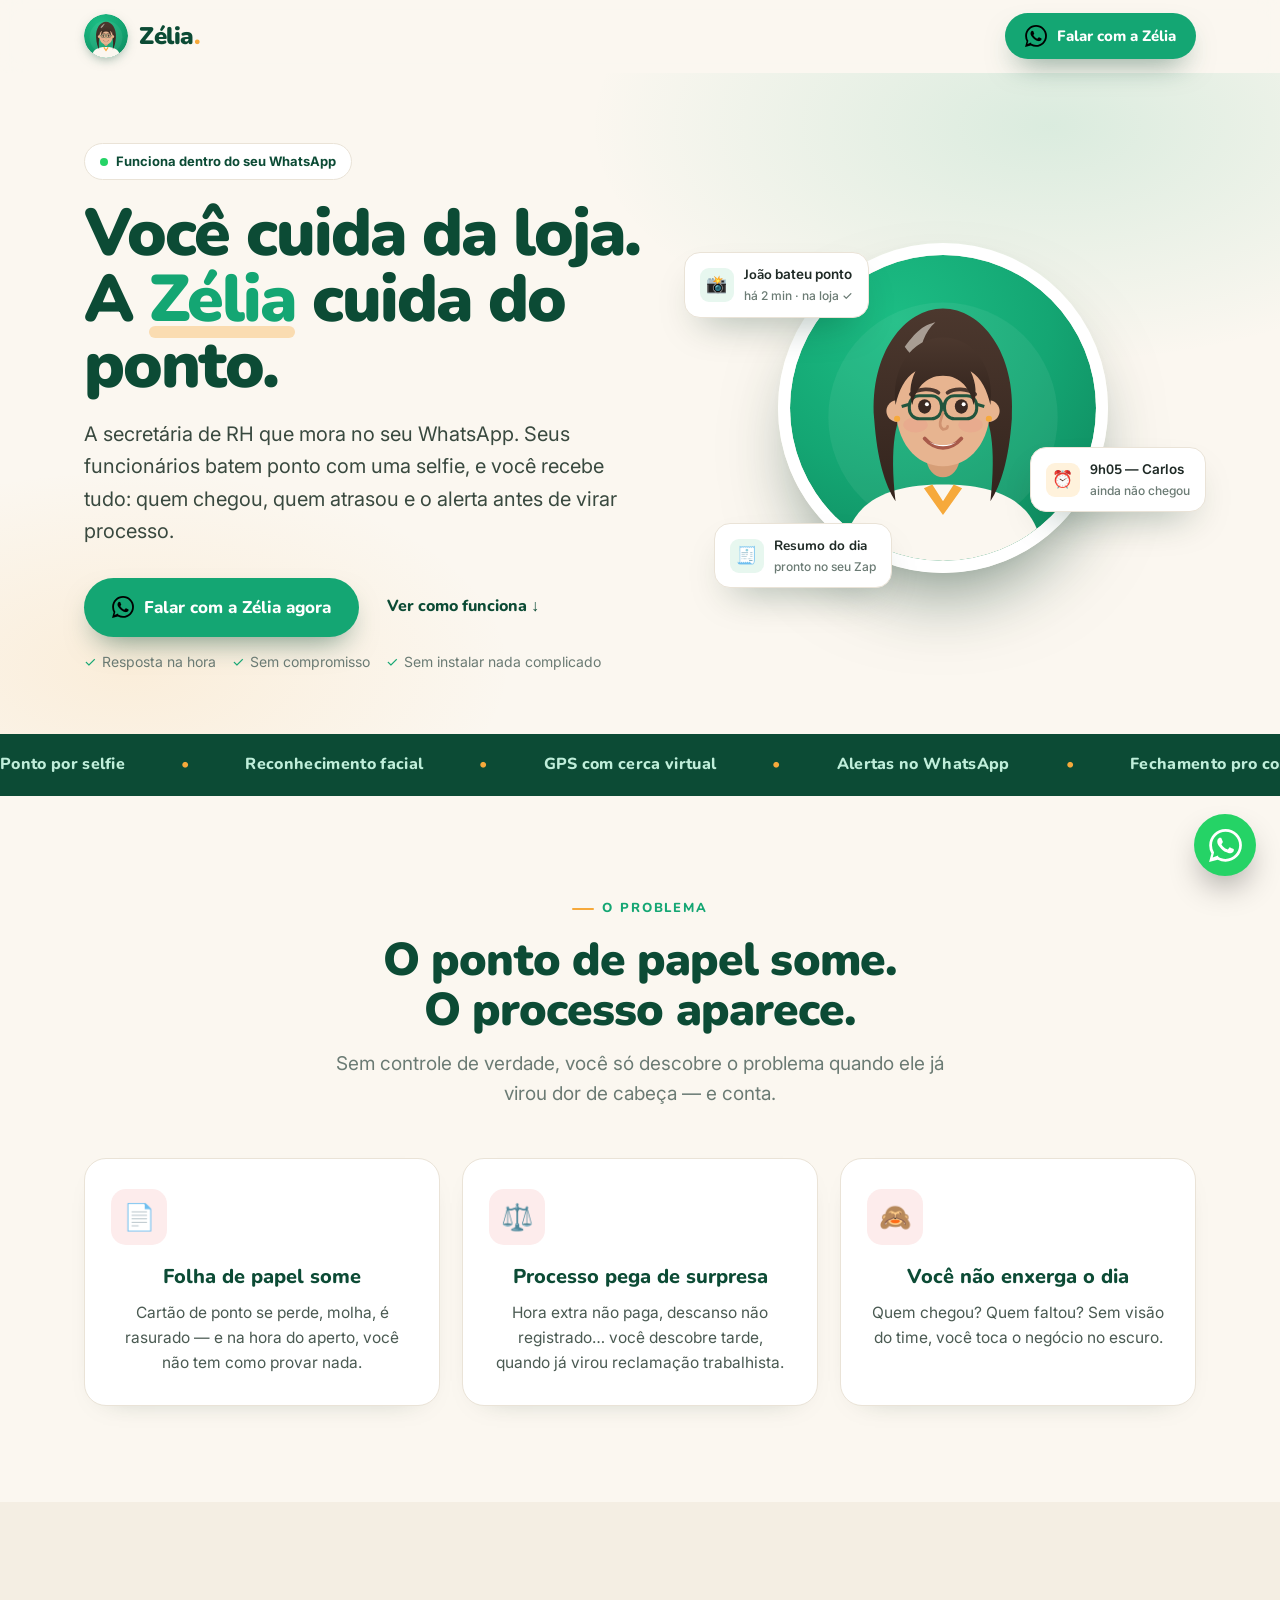
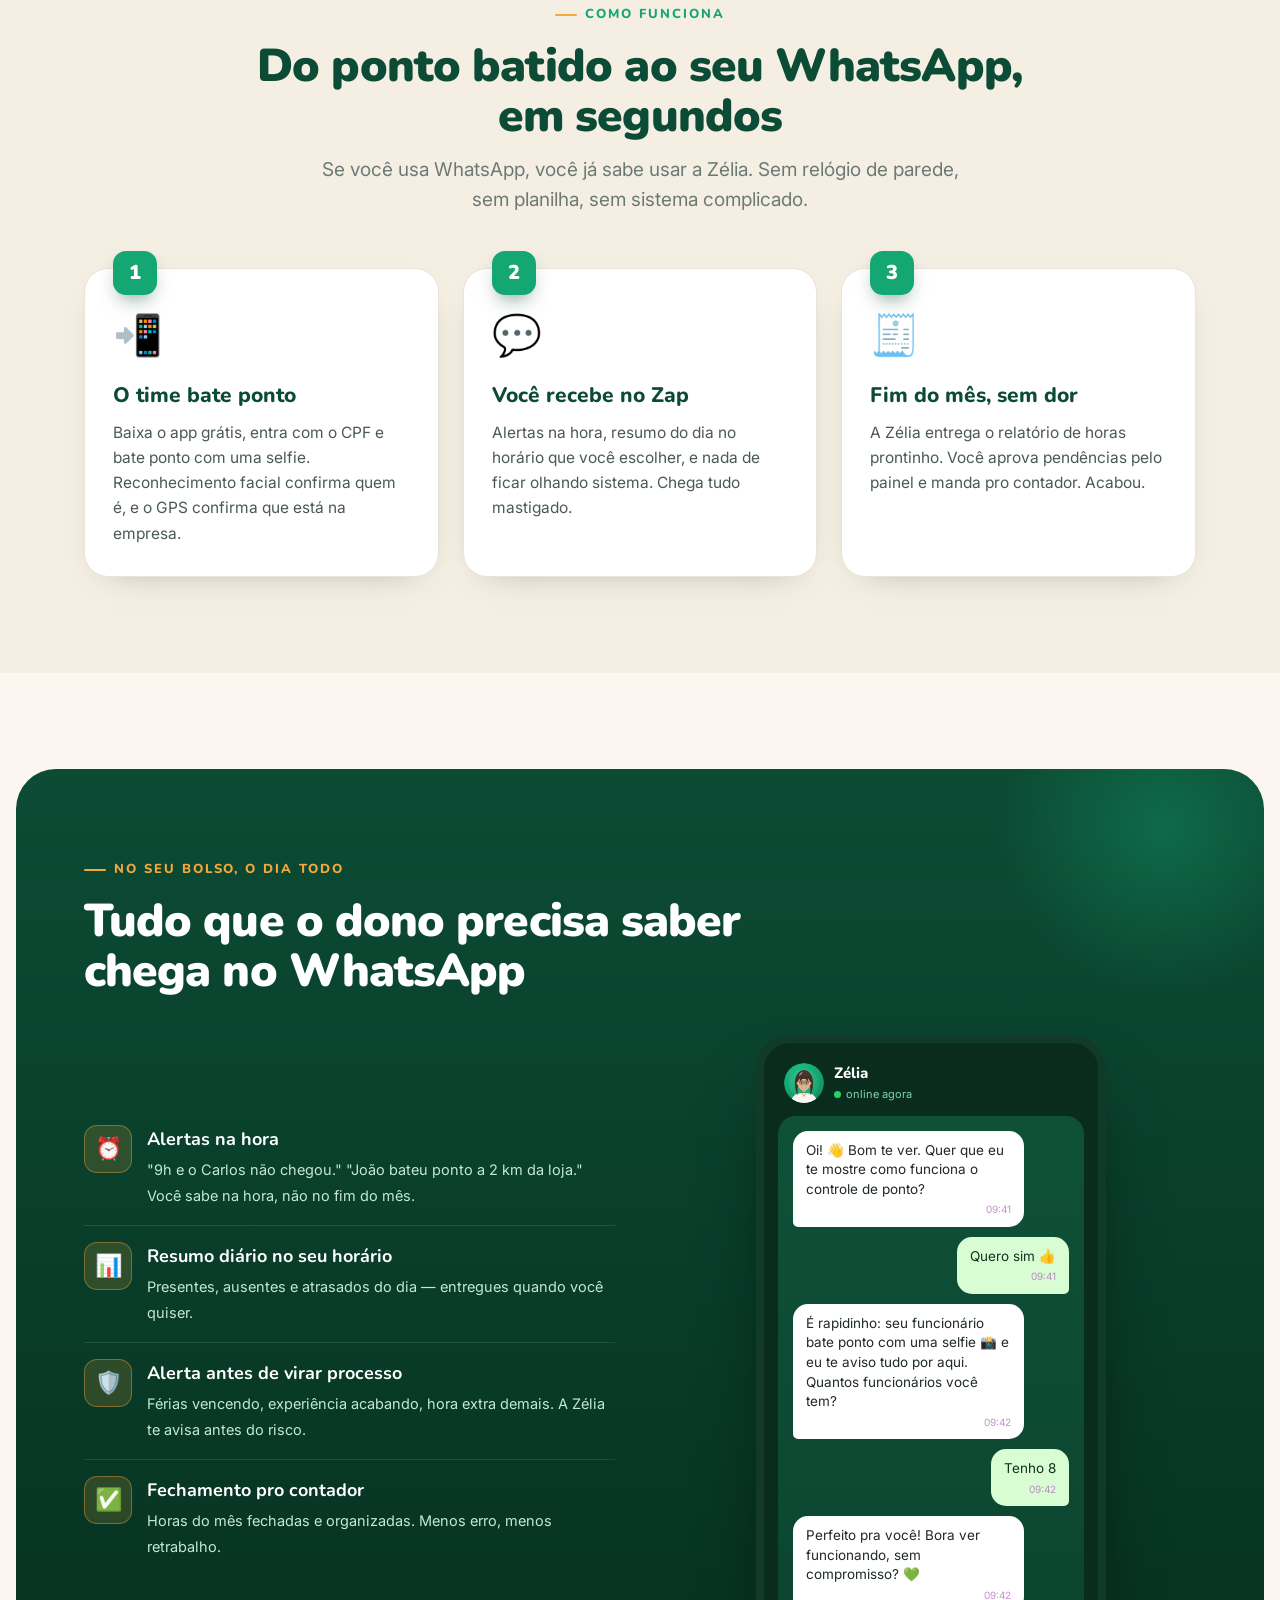
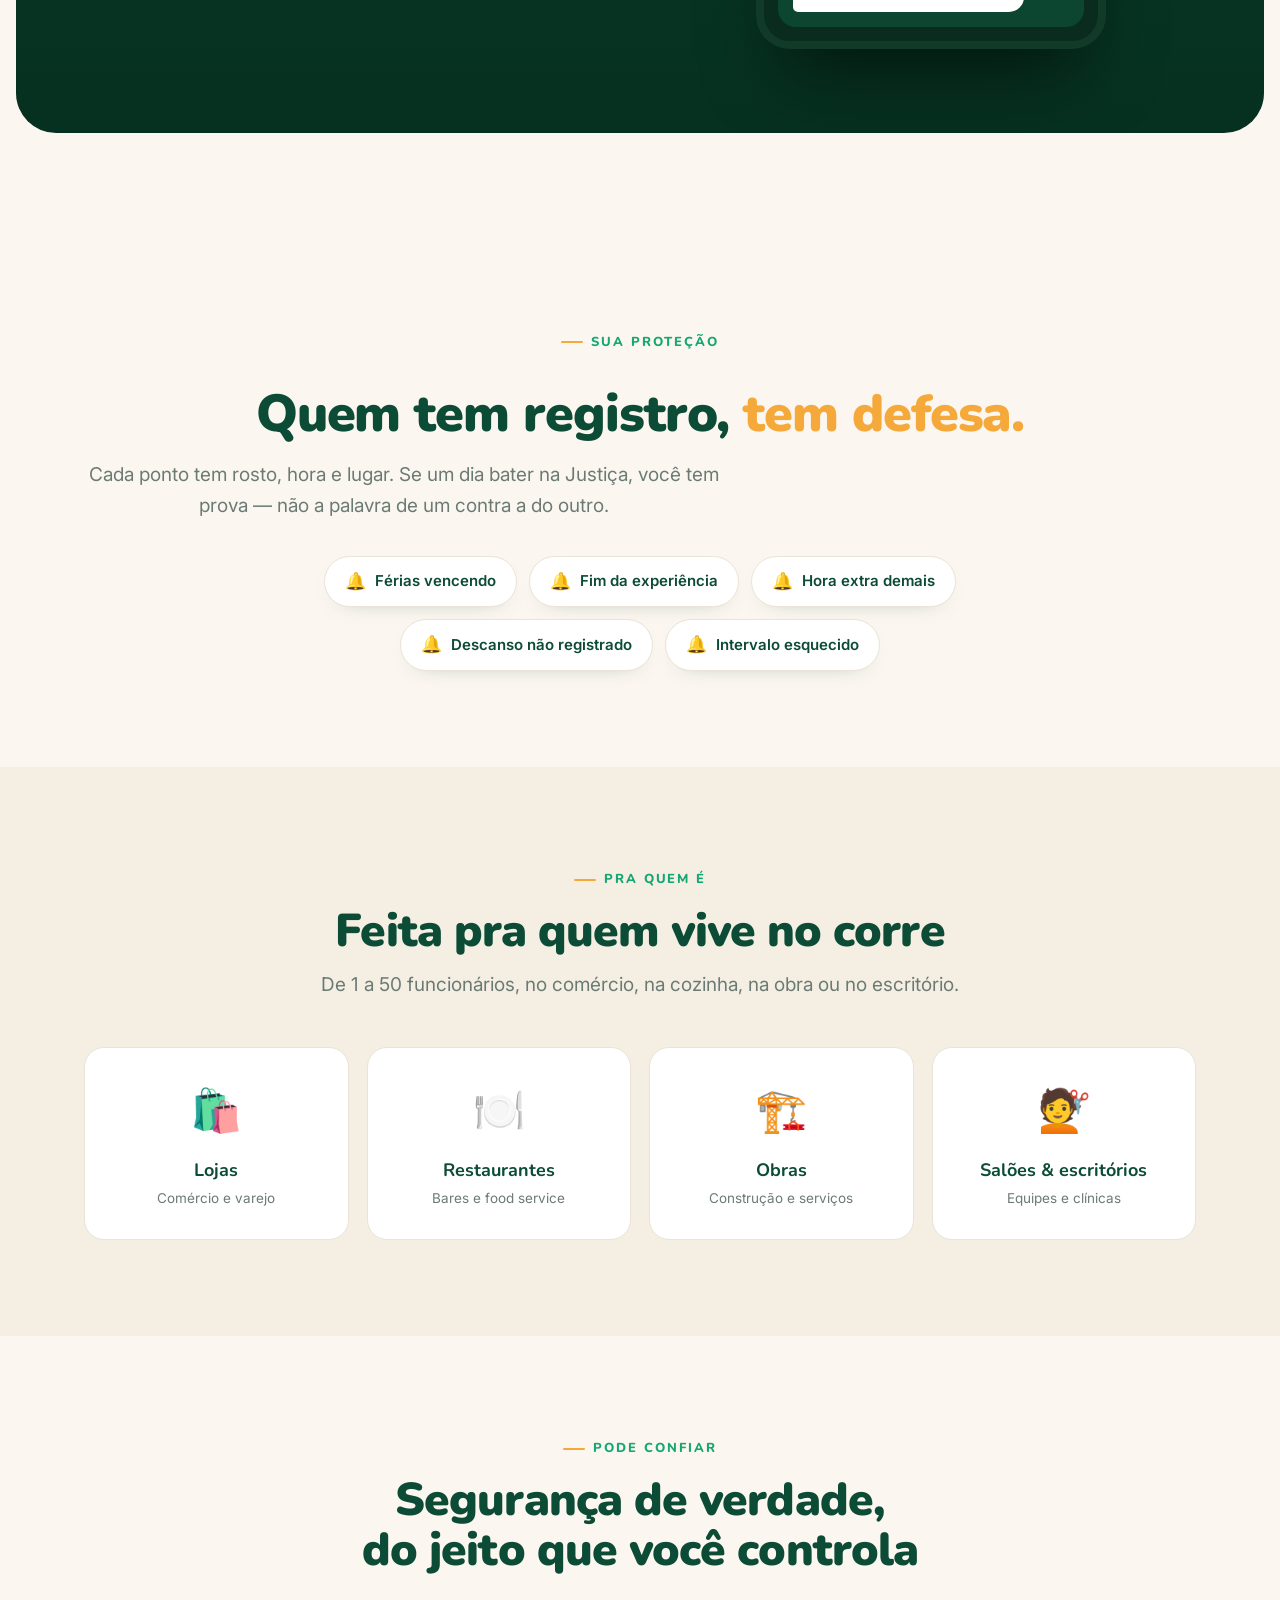
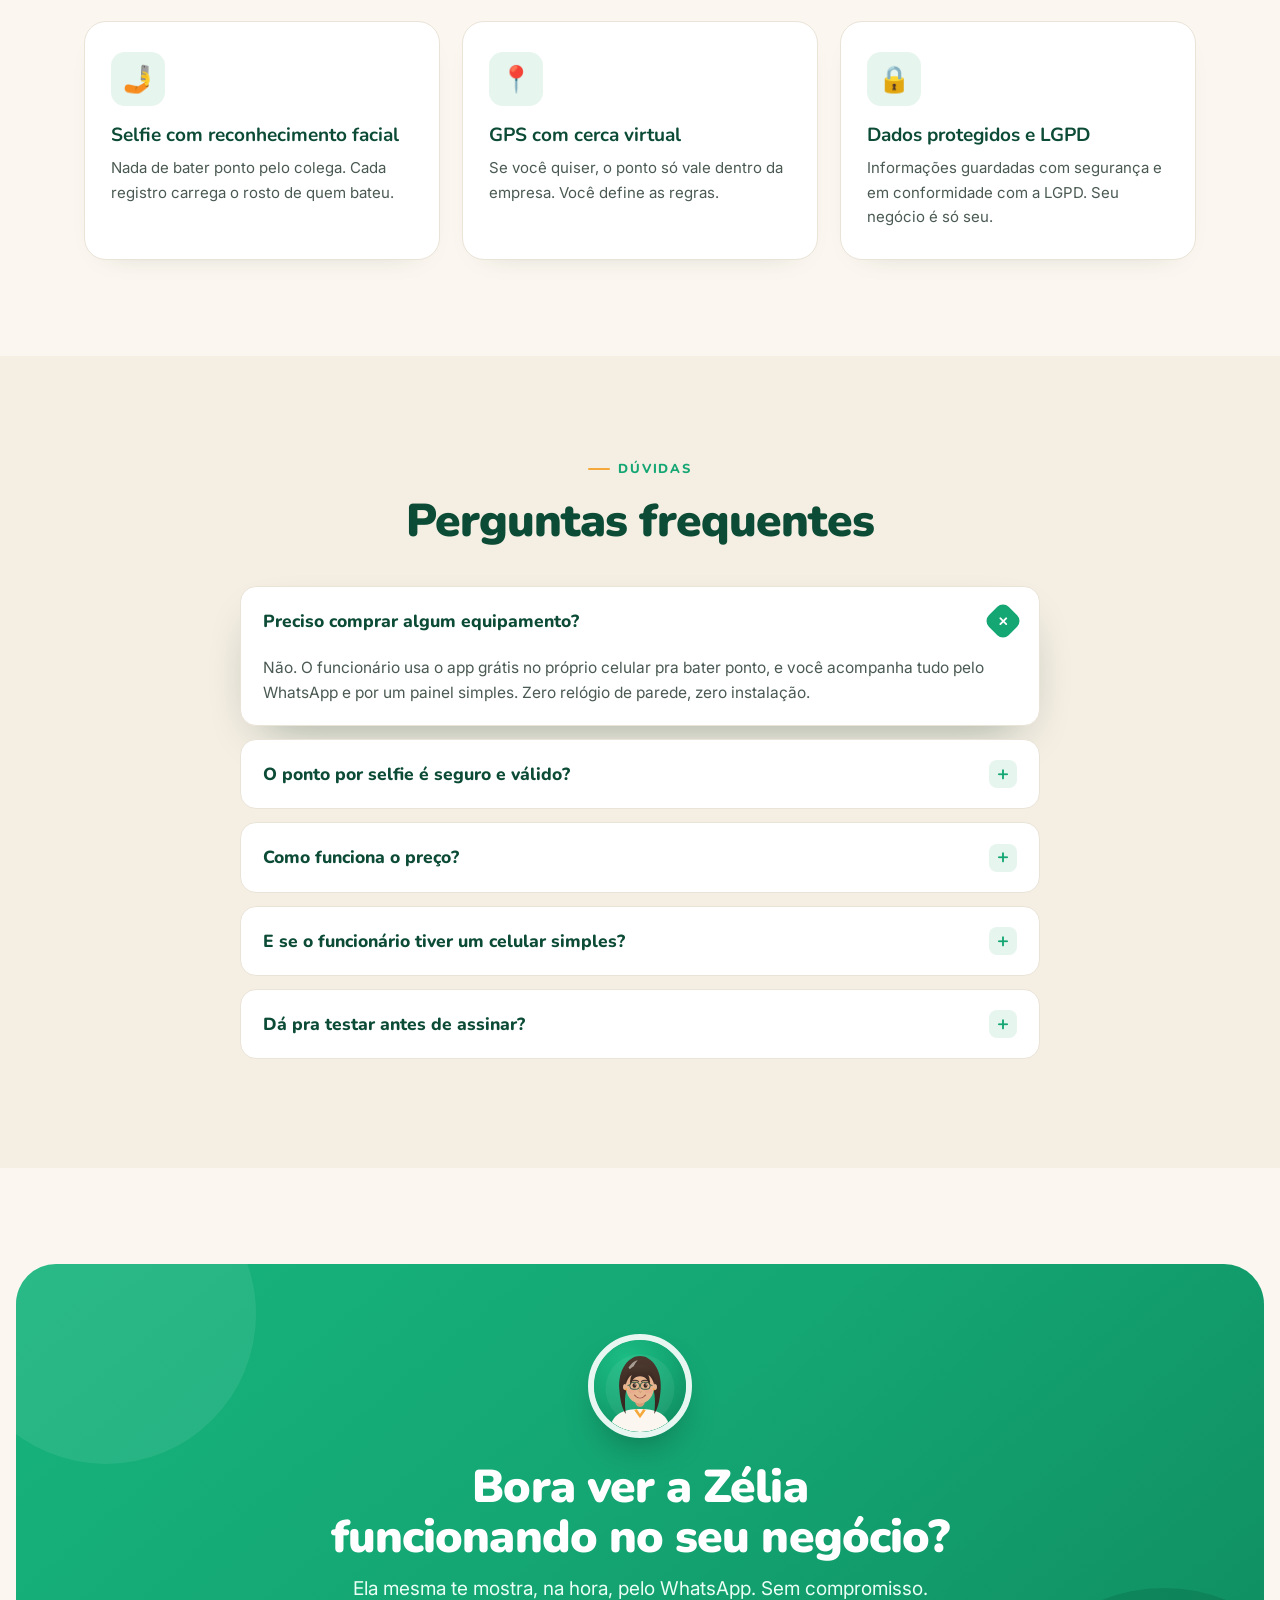
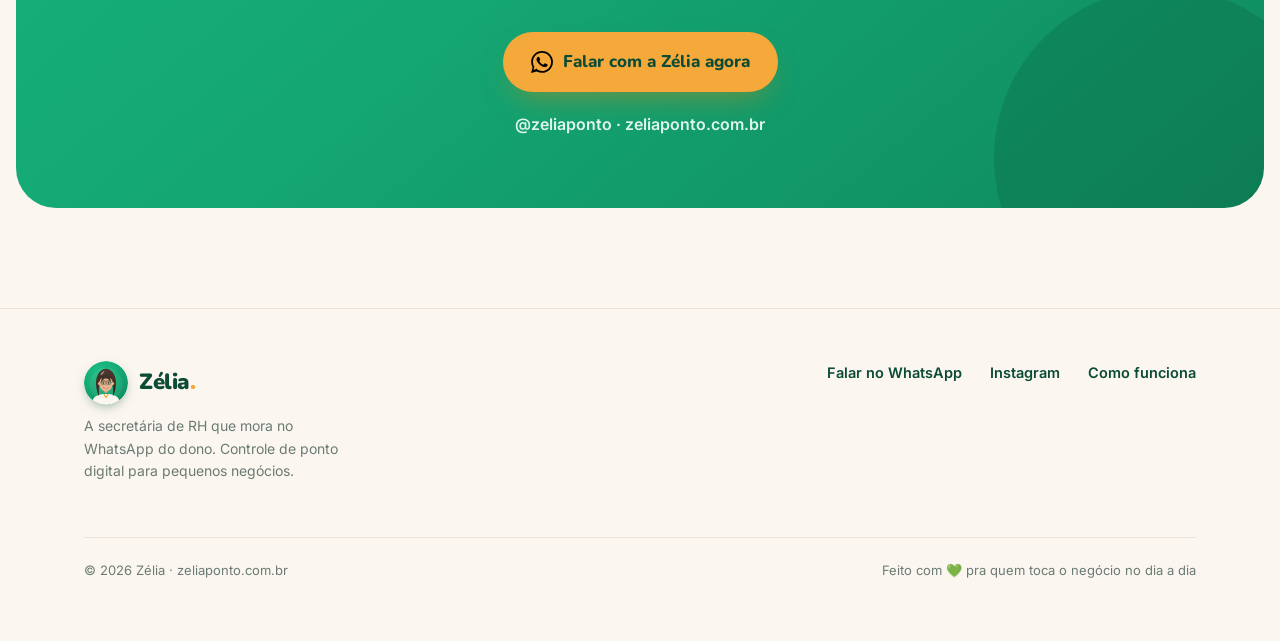
==== commit 137491df: "Landing nova (autossuficiente, 1 arquivo) — hero/copy atualizados; número WhatsApp placeholder p/ tr" ====
--- a/index.html
+++ b/index.html
@@ -2,207 +2,462 @@
 <html lang="pt-BR">
 <head>
 <meta charset="UTF-8">
-<meta name="viewport" content="width=device-width, initial-scale=1, viewport-fit=cover">
-<meta name="theme-color" content="#0B2A33">
-<meta name="description" content="A Zélia é a secretária de RH que cuida do ponto da sua equipe e te avisa dos riscos trabalhistas — tudo pelo WhatsApp.">
-<link rel="icon" href="zelia.svg">
+<meta name="viewport" content="width=device-width, initial-scale=1.0">
+<title>Zélia · Controle de ponto no WhatsApp — quem tem registro, tem defesa</title>
+<meta name="description" content="Você cuida da loja. A Zélia cuida do ponto. Controle de ponto por selfie + GPS, alertas no seu WhatsApp e proteção contra processos trabalhistas.">
 <link rel="preconnect" href="https://fonts.googleapis.com">
 <link rel="preconnect" href="https://fonts.gstatic.com" crossorigin>
-<link href="https://fonts.googleapis.com/css2?family=Sora:wght@600;700;800&family=Inter:wght@400;500;600;700&display=swap" rel="stylesheet">
-<link rel="stylesheet" href="landing.css">
-<noscript><style>.reveal{opacity:1!important;transform:none!important}.wb{opacity:1!important;transform:none!important}</style></noscript>
-<title>Zélia · a secretária que cuida do ponto da sua equipe</title>
+<link href="https://fonts.googleapis.com/css2?family=Nunito:wght@400;600;700;800;900&family=Inter:wght@400;500;600;700&display=swap" rel="stylesheet">
+<style>
+  :root{
+    --verde:#14A673; --verde2:#12b57c; --verde-esc:#0C4B35; --verde-deep:#06301f;
+    --ambar:#F6A93B; --ambar-esc:#D98614; --areia:#FBF7F0; --areia2:#F4EEE3;
+    --grafite:#1F2A26; --cinza:#6B7B74; --linha:#eae3d7; --verde-claro:#E6F5EE;
+    --wpp:#25D366; --shadow:0 20px 50px -24px rgba(6,48,31,.45);
+  }
+  *{box-sizing:border-box;margin:0;padding:0}
+  html{scroll-behavior:smooth}
+  body{font-family:'Inter',sans-serif;color:var(--grafite);background:var(--areia);line-height:1.62;-webkit-font-smoothing:antialiased;overflow-x:hidden}
+  h1,h2,h3,.nun{font-family:'Nunito',sans-serif}
+  .wrap{max-width:1160px;margin:0 auto;padding:0 24px}
+  a{text-decoration:none;color:inherit}
+  section{padding:96px 0}
+  @media(max-width:700px){section{padding:66px 0}}
+  .eyebrow{display:inline-flex;align-items:center;gap:8px;color:var(--verde);font-weight:800;font-family:'Nunito';font-size:13px;letter-spacing:.15em;text-transform:uppercase;margin-bottom:16px}
+  .eyebrow::before{content:"";width:22px;height:2px;background:var(--ambar);border-radius:2px}
+  h2{font-size:clamp(30px,4.6vw,46px);font-weight:900;color:var(--verde-esc);letter-spacing:-.02em;line-height:1.08}
+  .sub{color:var(--cinza);font-size:19px;max-width:640px;margin-top:14px}
+  .center{text-align:center}.center .sub{margin:14px auto 0}
+
+  /* Reveal on scroll */
+  .reveal{opacity:0;transform:translateY(26px);transition:opacity .7s cubic-bezier(.2,.7,.2,1), transform .7s cubic-bezier(.2,.7,.2,1)}
+  .reveal.in{opacity:1;transform:none}
+  .d1{transition-delay:.08s}.d2{transition-delay:.16s}.d3{transition-delay:.24s}.d4{transition-delay:.32s}
+
+  /* Buttons */
+  .btn{display:inline-flex;align-items:center;gap:10px;font-family:'Nunito';font-weight:800;font-size:17px;padding:16px 28px;border-radius:999px;transition:transform .16s, box-shadow .16s;cursor:pointer;border:none}
+  .btn svg{width:22px;height:22px;flex:none}
+  .btn-w{background:var(--verde);color:#fff;box-shadow:0 14px 30px -12px rgba(12,75,53,.6)}
+  .btn-w:hover{transform:translateY(-3px);box-shadow:0 20px 38px -12px rgba(12,75,53,.7)}
+  .btn-a{background:var(--ambar);color:var(--verde-esc);box-shadow:0 14px 30px -12px rgba(217,134,20,.55)}
+  .btn-a:hover{transform:translateY(-3px)}
+  .btn-ghost{color:var(--verde-esc);font-weight:800;font-family:'Nunito';padding:16px 14px;display:inline-flex;align-items:center;gap:8px}
+  .btn-ghost:hover{color:var(--verde)}
+
+  /* NAV */
+  nav{position:sticky;top:0;z-index:80;background:rgba(251,247,240,.82);backdrop-filter:blur(12px);border-bottom:1px solid transparent;transition:border-color .3s, box-shadow .3s}
+  nav.scrolled{border-color:var(--linha);box-shadow:0 6px 24px -18px rgba(6,48,31,.4)}
+  nav .wrap{display:flex;align-items:center;justify-content:space-between;height:72px}
+  .brand{display:flex;align-items:center;gap:11px}
+  .brand .ava{width:44px;height:44px;border-radius:50%;box-shadow:0 4px 12px -4px rgba(12,75,53,.5)}
+  .brand .wm{font-family:'Nunito';font-weight:900;font-size:24px;color:var(--verde-esc);letter-spacing:-.02em}
+  .brand .wm .d{color:var(--ambar)}
+  nav .btn{padding:11px 20px;font-size:15px}
+  @media(max-width:560px){nav .navcta .full{display:none}}
+
+  /* HERO */
+  .hero{position:relative;padding:70px 0 60px;overflow:hidden}
+  .hero::before{content:"";position:absolute;inset:0;background:
+     radial-gradient(60% 60% at 82% 8%, rgba(20,166,115,.14), transparent 60%),
+     radial-gradient(50% 50% at 10% 90%, rgba(246,169,59,.12), transparent 60%);z-index:-1}
+  .hero .grid{display:grid;grid-template-columns:1.05fr .95fr;gap:46px;align-items:center}
+  @media(max-width:900px){.hero .grid{grid-template-columns:1fr;text-align:center}}
+  .badge-live{display:inline-flex;align-items:center;gap:8px;background:#fff;border:1px solid var(--linha);border-radius:999px;padding:7px 15px;font-size:13px;font-weight:700;color:var(--verde-esc);box-shadow:var(--shadow)}
+  .badge-live .dot{width:8px;height:8px;border-radius:50%;background:var(--wpp);box-shadow:0 0 0 0 rgba(37,211,102,.6);animation:pulse 2s infinite}
+  h1.hero-h{font-size:clamp(38px,6.4vw,66px);font-weight:900;color:var(--verde-esc);line-height:1.0;letter-spacing:-.03em;margin-top:20px}
+  h1.hero-h .hl{position:relative;color:var(--verde);white-space:nowrap}
+  h1.hero-h .hl::after{content:"";position:absolute;left:0;right:0;bottom:6px;height:12px;background:rgba(246,169,59,.35);z-index:-1;border-radius:6px}
+  .hero p.lead{font-size:20px;color:#39493f;margin-top:20px;max-width:540px}
+  @media(max-width:900px){.hero p.lead{margin-left:auto;margin-right:auto}}
+  .hero .cta{display:flex;gap:14px;align-items:center;margin-top:30px;flex-wrap:wrap}
+  @media(max-width:900px){.hero .cta{justify-content:center}}
+  .microcta{margin-top:14px;font-size:14px;color:var(--cinza);display:flex;gap:16px;flex-wrap:wrap}
+  @media(max-width:900px){.microcta{justify-content:center}}
+  .microcta span{display:inline-flex;align-items:center;gap:6px}
+  .microcta .ok{color:var(--verde)}
+
+  /* hero art */
+  .hero .art{position:relative;display:flex;justify-content:center;align-items:center;min-height:400px}
+  .halo{position:absolute;width:380px;height:380px;border-radius:50%;background:radial-gradient(circle,rgba(20,166,115,.22),transparent 62%);filter:blur(6px)}
+  .ava-hero{width:330px;height:330px;border-radius:50%;border:12px solid #fff;box-shadow:0 40px 80px -30px rgba(6,48,31,.6);position:relative;z-index:2}
+  @media(max-width:420px){.ava-hero{width:260px;height:260px}}
+  .pop{position:absolute;z-index:3;background:#fff;border:1px solid var(--linha);border-radius:16px;padding:11px 15px;box-shadow:0 18px 40px -18px rgba(6,48,31,.4);display:flex;align-items:center;gap:10px;font-size:13.5px;font-weight:600}
+  .pop .ic{width:34px;height:34px;border-radius:9px;display:flex;align-items:center;justify-content:center;font-size:17px;flex:none}
+  .pop b{font-family:'Nunito'}
+  .pop small{display:block;color:var(--cinza);font-weight:500;font-size:12px}
+  .pop1{top:44px;left:-6px;animation:float1 5s ease-in-out infinite}
+  .pop2{bottom:96px;right:-10px;animation:float2 6s ease-in-out infinite}
+  .pop3{bottom:20px;left:24px;animation:float1 5.5s ease-in-out infinite}
+  @media(max-width:900px){.pop1{left:2%}.pop2{right:2%}.pop3{display:none}}
+  @keyframes float1{0%,100%{transform:translateY(0)}50%{transform:translateY(-12px)}}
+  @keyframes float2{0%,100%{transform:translateY(0)}50%{transform:translateY(10px)}}
+  @keyframes pulse{0%{box-shadow:0 0 0 0 rgba(37,211,102,.6)}70%{box-shadow:0 0 0 10px rgba(37,211,102,0)}100%{box-shadow:0 0 0 0 rgba(37,211,102,0)}}
+
+  /* MARQUEE trust strip */
+  .strip{background:var(--verde-esc);color:#eafff5;padding:0;overflow:hidden;position:relative}
+  .marq{display:flex;gap:56px;white-space:nowrap;padding:18px 0;animation:scroll 26s linear infinite;font-family:'Nunito';font-weight:800;font-size:16px;letter-spacing:.02em}
+  .marq span{display:inline-flex;align-items:center;gap:12px;color:#bfeeda}
+  .marq span::after{content:"•";color:var(--ambar);margin-left:44px}
+  @keyframes scroll{from{transform:translateX(0)}to{transform:translateX(-50%)}}
+
+  /* PROBLEM */
+  .cards3{display:grid;grid-template-columns:repeat(3,1fr);gap:22px;margin-top:48px}
+  @media(max-width:820px){.cards3{grid-template-columns:1fr}}
+  .pcard{background:#fff;border:1px solid var(--linha);border-radius:22px;padding:30px 26px;box-shadow:0 10px 30px -24px rgba(6,48,31,.4)}
+  .pcard .ic{width:56px;height:56px;border-radius:15px;background:#fdecec;display:flex;align-items:center;justify-content:center;font-size:26px}
+  .pcard h3{font-size:20px;font-weight:800;color:var(--verde-esc);margin:16px 0 6px}
+  .pcard p{font-size:15.5px;color:#4a5a52}
+
+  /* STEPS timeline */
+  .steps{display:grid;grid-template-columns:repeat(3,1fr);gap:24px;margin-top:52px;position:relative}
+  @media(max-width:820px){.steps{grid-template-columns:1fr}}
+  .step{background:#fff;border:1px solid var(--linha);border-radius:24px;padding:34px 28px 30px;position:relative;box-shadow:0 12px 34px -26px rgba(6,48,31,.5)}
+  .step .n{position:absolute;top:-18px;left:28px;width:44px;height:44px;border-radius:13px;background:var(--verde);color:#fff;font-family:'Nunito';font-weight:900;display:flex;align-items:center;justify-content:center;font-size:20px;box-shadow:0 10px 20px -8px rgba(12,75,53,.6)}
+  .step .ic{font-size:40px;margin-bottom:6px}
+  .step h3{font-size:21px;font-weight:800;color:var(--verde-esc);margin:10px 0 8px}
+  .step p{font-size:15.5px;color:#4a5a52}
+
+  /* OWNER dark */
+  .owner{background:linear-gradient(180deg,var(--verde-esc),var(--verde-deep));color:#eafff5;border-radius:40px;margin:0 16px;position:relative;overflow:hidden;padding:84px 0}
+  @media(max-width:700px){.owner{margin:0 8px;border-radius:28px;padding:56px 0}}
+  .owner::before{content:"";position:absolute;top:-120px;right:-80px;width:360px;height:360px;border-radius:50%;background:radial-gradient(circle,rgba(20,166,115,.35),transparent 65%)}
+  .owner .eyebrow{color:var(--ambar)}.owner .eyebrow::before{background:var(--ambar)}
+  .owner h2{color:#fff}
+  .owner .grid{display:grid;grid-template-columns:1fr 1fr;gap:50px;align-items:center;margin-top:40px}
+  @media(max-width:880px){.owner .grid{grid-template-columns:1fr;gap:36px}}
+  .benefit{display:flex;gap:15px;align-items:flex-start;padding:16px 0;border-bottom:1px solid rgba(255,255,255,.1)}
+  .benefit:last-child{border-bottom:none}
+  .benefit .bi{width:48px;height:48px;flex:none;border-radius:13px;background:rgba(246,169,59,.16);border:1px solid rgba(246,169,59,.4);color:var(--ambar);display:flex;align-items:center;justify-content:center;font-size:22px}
+  .benefit b{font-family:'Nunito';font-size:18px;color:#fff;display:block;margin-bottom:3px}
+  .benefit span{font-size:14.5px;color:#c4e8d8}
+  /* chat */
+  .phone{background:#0a2c1e;border:8px solid #123a29;border-radius:34px;padding:14px;box-shadow:0 40px 80px -30px rgba(0,0,0,.7);max-width:350px;margin:0 auto;width:100%}
+  .chead{display:flex;align-items:center;gap:10px;padding:4px 6px 12px}
+  .chead .ava{width:40px;height:40px;border-radius:50%}
+  .chead .nm{font-family:'Nunito';font-weight:800;color:#fff;font-size:15px}
+  .chead .st{font-size:11px;color:#7fd3b0;display:flex;align-items:center;gap:5px}
+  .chead .st::before{content:"";width:7px;height:7px;border-radius:50%;background:var(--wpp)}
+  .bubbles{background:linear-gradient(180deg,#0f5138,#0c4530);border-radius:18px;padding:15px;display:flex;flex-direction:column;gap:10px;min-height:300px}
+  .bub{max-width:84%;padding:10px 13px;border-radius:15px;font-size:13.5px;line-height:1.45;opacity:0;transform:translateY(8px);animation:bub .5s forwards}
+  .bub.z{background:#fff;color:#1f2a26;align-self:flex-start;border-bottom-left-radius:5px}
+  .bub.u{background:#d9fdd3;color:#10331f;align-self:flex-end;border-bottom-right-radius:5px}
+  .bub .t{display:block;font-size:10px;color:#93a; text-align:right;margin-top:3px;opacity:.55}
+  .bub.b1{animation-delay:.2s}.bub.b2{animation-delay:.7s}.bub.b3{animation-delay:1.2s}.bub.b4{animation-delay:1.7s}.bub.b5{animation-delay:2.2s}
+  @keyframes bub{to{opacity:1;transform:none}}
+
+  /* LEGAL / defesa */
+  .legal{text-align:center}
+  .legal .quote{font-family:'Nunito';font-weight:900;font-size:clamp(30px,5vw,52px);color:var(--verde-esc);letter-spacing:-.02em;line-height:1.1;max-width:820px;margin:16px auto 0}
+  .legal .quote em{color:var(--ambar);font-style:normal}
+  .alerts{display:flex;flex-wrap:wrap;gap:12px;justify-content:center;margin-top:34px;max-width:820px;margin-left:auto;margin-right:auto}
+  .alert{background:#fff;border:1px solid var(--linha);border-radius:999px;padding:11px 20px;font-size:15px;font-weight:600;color:var(--verde-esc);display:inline-flex;align-items:center;gap:9px;box-shadow:0 8px 22px -18px rgba(6,48,31,.5)}
+  .alert .ai{color:var(--ambar);font-size:17px}
+
+  /* stats */
+  .stats{display:grid;grid-template-columns:repeat(3,1fr);gap:20px;margin-top:44px}
+  @media(max-width:700px){.stats{grid-template-columns:1fr}}
+  .stat{background:var(--verde-claro);border:1px solid #d3ecdf;border-radius:20px;padding:26px;text-align:center}
+  .stat .big{font-family:'Nunito';font-weight:900;font-size:40px;color:var(--verde);line-height:1}
+  .stat p{font-size:14.5px;color:#41564c;margin-top:8px}
+
+  /* WHO */
+  .who{display:grid;grid-template-columns:repeat(4,1fr);gap:18px;margin-top:46px}
+  @media(max-width:820px){.who{grid-template-columns:repeat(2,1fr)}}
+  .wcard{background:#fff;border:1px solid var(--linha);border-radius:20px;padding:28px 20px;text-align:center;transition:transform .2s, box-shadow .2s}
+  .wcard:hover{transform:translateY(-6px);box-shadow:var(--shadow)}
+  .wcard .ic{font-size:42px}
+  .wcard b{font-family:'Nunito';display:block;margin-top:12px;color:var(--verde-esc);font-size:18px}
+  .wcard span{font-size:13.5px;color:var(--cinza)}
+
+  /* SECURITY */
+  .trust{display:grid;grid-template-columns:repeat(3,1fr);gap:22px;margin-top:46px}
+  @media(max-width:820px){.trust{grid-template-columns:1fr}}
+  .tcard{background:#fff;border:1px solid var(--linha);border-radius:22px;padding:30px 26px;box-shadow:0 10px 30px -26px rgba(6,48,31,.4)}
+  .tcard .ic{width:54px;height:54px;border-radius:14px;background:var(--verde-claro);display:flex;align-items:center;justify-content:center;font-size:26px}
+  .tcard b{font-family:'Nunito';display:block;color:var(--verde-esc);font-size:19px;margin:14px 0 6px}
+  .tcard p{font-size:15px;color:#4a5a52}
+
+  /* FAQ */
+  .faq{max-width:800px;margin:40px auto 0}
+  details{background:#fff;border:1px solid var(--linha);border-radius:16px;padding:0 22px;margin-bottom:13px;transition:box-shadow .2s}
+  details[open]{box-shadow:var(--shadow)}
+  summary{list-style:none;cursor:pointer;padding:20px 0;font-family:'Nunito';font-weight:800;color:var(--verde-esc);font-size:17.5px;display:flex;justify-content:space-between;align-items:center;gap:12px}
+  summary::-webkit-details-marker{display:none}
+  summary .plus{width:28px;height:28px;flex:none;border-radius:8px;background:var(--verde-claro);color:var(--verde);display:flex;align-items:center;justify-content:center;font-size:20px;font-weight:700;transition:transform .2s, background .2s, color .2s}
+  details[open] summary .plus{transform:rotate(45deg);background:var(--verde);color:#fff}
+  details p{padding:0 0 20px;color:#4a5a52;font-size:15.5px}
+
+  /* FINAL */
+  .final{position:relative;background:linear-gradient(140deg,#17b47d,var(--verde) 45%,#0f8a5f);color:#fff;text-align:center;border-radius:40px;margin:0 16px;padding:70px 24px;overflow:hidden}
+  @media(max-width:700px){.final{margin:0 8px;border-radius:28px;padding:54px 20px}}
+  .final::before{content:"";position:absolute;top:-100px;left:-60px;width:300px;height:300px;border-radius:50%;background:rgba(255,255,255,.08)}
+  .final::after{content:"";position:absolute;bottom:-120px;right:-70px;width:340px;height:340px;border-radius:50%;background:rgba(6,48,31,.15)}
+  .final .ava{width:104px;height:104px;border-radius:50%;border:6px solid rgba(255,255,255,.9);box-shadow:0 20px 40px -18px rgba(0,0,0,.4);position:relative;z-index:2}
+  .final h2{color:#fff;margin-top:16px;position:relative;z-index:2}
+  .final p{color:#eafff5;font-size:19px;margin-top:12px;position:relative;z-index:2}
+  .final .btn{margin-top:28px;position:relative;z-index:2}
+  .final .handle{margin-top:20px;color:#dff6ec;font-weight:600;position:relative;z-index:2}
+
+  footer{padding:52px 0 60px;border-top:1px solid var(--linha);margin-top:80px}
+  footer .wrap{display:flex;justify-content:space-between;align-items:flex-start;gap:24px;flex-wrap:wrap}
+  footer .fcol .wm{font-size:22px}
+  footer p.tg{color:var(--cinza);font-size:14px;max-width:280px;margin-top:10px}
+  footer .flinks{display:flex;gap:28px;flex-wrap:wrap}
+  footer .flinks a{color:var(--verde-esc);font-weight:600;font-size:14.5px}
+  footer .flinks a:hover{color:var(--verde)}
+  footer .fbot{width:100%;border-top:1px solid var(--linha);margin-top:30px;padding-top:22px;color:var(--cinza);font-size:13px;display:flex;justify-content:space-between;flex-wrap:wrap;gap:8px}
+
+  /* FAB */
+  .fab{position:fixed;bottom:24px;right:24px;z-index:90;background:var(--wpp);width:62px;height:62px;border-radius:50%;display:flex;align-items:center;justify-content:center;box-shadow:0 16px 34px -10px rgba(0,0,0,.45);animation:pulse 2.4s infinite}
+  .fab svg{width:33px;height:33px;fill:#fff}
+  .fab:hover{transform:scale(1.06)}
+</style>
 </head>
-<body>
-
-<!-- TOPO -->
-<header class="top"><div class="wrap">
-  <div class="brand"><img src="zelia.svg" alt="Zélia">Zélia</div>
-  <a class="func" href="app/">Sou funcionário — bater ponto</a>
-</div></header>
+<body id="top">
+
+<!-- ===== SVG symbols ===== -->
+<svg width="0" height="0" style="position:absolute" aria-hidden="true">
+  <defs>
+    <radialGradient id="zbg" cx="35%" cy="22%" r="90%"><stop offset="0%" stop-color="#1cbd84"/><stop offset="55%" stop-color="#14A673"/><stop offset="100%" stop-color="#0f8a5f"/></radialGradient>
+    <linearGradient id="zhair" x1="0" y1="0" x2="0" y2="1"><stop offset="0%" stop-color="#4C382E"/><stop offset="100%" stop-color="#33241d"/></linearGradient>
+    <clipPath id="zclip"><circle cx="200" cy="200" r="200"/></clipPath>
+    <symbol id="zelia" viewBox="0 0 400 400">
+      <g clip-path="url(#zclip)">
+        <rect width="400" height="400" fill="url(#zbg)"/>
+        <circle cx="200" cy="212" r="150" fill="#ffffff" opacity="0.06"/>
+        <path d="M70 400 C70 322 128 300 200 300 C272 300 330 322 330 400 Z" fill="#FBF7F0"/>
+        <path d="M175 305 L200 340 L225 305 L214 300 L200 322 L186 300 Z" fill="#F6A93B"/>
+        <path d="M178 262 C178 300 222 300 222 262 L222 236 L178 236 Z" fill="#D69E77"/>
+        <path d="M110 214 C104 128 150 70 200 70 C250 70 296 128 290 214 C286 268 276 300 262 322 C270 250 262 210 246 196 C250 176 240 150 200 150 C160 150 150 176 154 196 C138 210 130 250 138 322 C124 300 114 268 110 214 Z" fill="url(#zhair)"/>
+        <path d="M150 120 C168 96 176 92 190 88 C176 100 170 120 168 140 C160 132 154 126 150 120 Z" fill="#B9AFA6" opacity="0.85"/>
+        <path d="M138 196 C138 150 162 122 200 122 C238 122 262 150 262 196 C262 244 236 276 200 276 C164 276 138 244 138 196 Z" fill="#E7B490"/>
+        <circle cx="140" cy="204" r="14" fill="#E7B490"/><circle cx="260" cy="204" r="14" fill="#E7B490"/>
+        <circle cx="140" cy="214" r="4" fill="#F6A93B"/><circle cx="260" cy="214" r="4" fill="#F6A93B"/>
+        <ellipse cx="164" cy="222" rx="16" ry="10" fill="#e79a8a" opacity="0.35"/><ellipse cx="236" cy="222" rx="16" ry="10" fill="#e79a8a" opacity="0.35"/>
+        <path d="M158 182 C168 174 186 174 194 180" stroke="#4C382E" stroke-width="5" fill="none" stroke-linecap="round"/>
+        <path d="M206 180 C214 174 232 174 242 182" stroke="#4C382E" stroke-width="5" fill="none" stroke-linecap="round"/>
+        <ellipse cx="176" cy="198" rx="8.5" ry="9.5" fill="#3a2a23"/><ellipse cx="224" cy="198" rx="8.5" ry="9.5" fill="#3a2a23"/>
+        <circle cx="179" cy="195" r="2.6" fill="#fff"/><circle cx="227" cy="195" r="2.6" fill="#fff"/>
+        <g fill="none" stroke="#0C4B35" stroke-width="4" opacity="0.9">
+          <rect x="156" y="184" width="42" height="30" rx="13"/><rect x="202" y="184" width="42" height="30" rx="13"/>
+          <path d="M198 197 C200 194 200 194 202 197"/><path d="M156 195 L146 198"/><path d="M244 195 L254 198"/>
+        </g>
+        <path d="M200 206 C196 218 194 224 200 228 C204 228 206 226 206 224" stroke="#cf9270" stroke-width="3.5" fill="none" stroke-linecap="round"/>
+        <path d="M176 240 C190 256 210 256 224 240" stroke="#a85a4a" stroke-width="5" fill="none" stroke-linecap="round"/>
+        <path d="M182 244 C192 252 208 252 218 244 C208 250 192 250 182 244 Z" fill="#fff"/>
+        <path d="M138 196 C132 150 158 108 200 108 C242 108 268 150 262 196 C258 178 250 160 236 152 C244 168 244 184 240 196 C236 176 224 158 200 158 C176 158 164 176 160 196 C156 184 156 168 164 152 C150 160 142 178 138 196 Z" fill="url(#zhair)"/>
+      </g>
+    </symbol>
+    <symbol id="wpp" viewBox="0 0 24 24"><path d="M.057 24l1.687-6.163a11.867 11.867 0 01-1.587-5.945C.16 5.335 5.495 0 12.05 0a11.817 11.817 0 018.413 3.488 11.824 11.824 0 013.48 8.414c-.003 6.557-5.338 11.892-11.893 11.892a11.9 11.9 0 01-5.688-1.448L.057 24zm6.597-3.807c1.676.995 3.276 1.591 5.392 1.592 5.448 0 9.886-4.434 9.889-9.885.002-5.462-4.415-9.89-9.881-9.892-5.452 0-9.887 4.434-9.889 9.884a9.86 9.86 0 001.517 5.26l-.999 3.648 3.971-1.607zm11.387-5.464c-.074-.124-.272-.198-.57-.347-.297-.149-1.758-.868-2.031-.967-.272-.099-.47-.149-.669.149-.198.297-.768.967-.941 1.165-.173.198-.347.223-.644.074-.297-.149-1.255-.462-2.39-1.475-.883-.788-1.48-1.761-1.653-2.059-.173-.297-.018-.458.13-.606.134-.133.297-.347.446-.521.151-.172.2-.296.3-.495.099-.198.05-.372-.025-.521-.075-.148-.669-1.611-.916-2.206-.242-.579-.487-.501-.669-.51l-.57-.01c-.198 0-.52.074-.792.372s-1.04 1.016-1.04 2.479 1.065 2.876 1.213 3.074c.149.198 2.095 3.2 5.076 4.487.709.306 1.263.489 1.694.626.712.226 1.36.194 1.872.118.571-.085 1.758-.719 2.006-1.413.248-.695.248-1.29.173-1.414z"/></symbol>
+  </defs>
+</svg>
+
+<nav id="nav">
+  <div class="wrap">
+    <a class="brand" href="#top"><svg class="ava" viewBox="0 0 400 400"><use href="#zelia"/></svg><span class="wm">Zélia<span class="d">.</span></span></a>
+    <a class="btn btn-w navcta wpp-link" href="#"><svg><use href="#wpp"/></svg><span class="full">Falar com a Zélia</span></a>
+  </div>
+</nav>
+
+<a class="fab wpp-link" href="#" aria-label="WhatsApp"><svg><use href="#wpp"/></svg></a>
 
 <!-- HERO -->
-<section class="hero">
-  <div class="hero-bg" aria-hidden="true">
-    <span class="orb orb-1"></span><span class="orb orb-2"></span>
-    <span class="ghost g1"></span><span class="ghost g2"></span><span class="ghost g3"></span>
-    <span class="grain"></span>
-  </div>
-  <div class="wrap hero-grid">
-  <div class="hero-txt reveal">
-    <h1>Você cuida da loja.<br><span class="hl">A Zélia cuida do ponto.</span></h1>
-    <p class="lead">Ela controla o ponto da sua equipe e te avisa dos riscos trabalhistas antes de virarem processo — tudo pelo WhatsApp.</p>
-    <p class="mini">Se você usa WhatsApp, você já sabe usar a Zélia. Sem instalar nada, sem treinar ninguém.</p>
-    <div class="hero-cta">
-      <a class="btn-wa js-wa"><svg viewBox="0 0 24 24"><path d="M17.5 14.4c-.3-.1-1.7-.9-2-1-.3-.1-.5-.1-.6.1-.2.3-.7.9-.8 1-.1.2-.3.2-.5.1-.3-.1-1.2-.5-2.3-1.4-.9-.8-1.4-1.7-1.6-2-.2-.3 0-.4.1-.6l.4-.5c.1-.2.2-.3.3-.5.1-.2 0-.4 0-.5 0-.1-.6-1.5-.9-2.1-.2-.5-.4-.4-.6-.4h-.5c-.2 0-.5.1-.7.3-.3.3-1 .9-1 2.3s1 2.7 1.2 2.9c.1.2 2 3.1 4.9 4.3.7.3 1.2.5 1.6.6.7.2 1.3.2 1.8.1.5-.1 1.7-.7 1.9-1.4.2-.7.2-1.2.2-1.4-.1-.1-.3-.2-.6-.3zM12 2a10 10 0 0 0-8.6 15l-1.3 4.7 4.8-1.3A10 10 0 1 0 12 2z"/></svg>Falar com a Zélia no WhatsApp</a>
-      <p class="btn-sub">Resposta rápida, no seu WhatsApp mesmo.</p>
-    </div>
-  </div>
-  <!-- VISUAL DO HERO: mockup animado (app batendo ponto). Espaço reservado pro vídeo-manifesto futuro. -->
-  <div class="hero-visual reveal reveal-r">
-    <div class="mk mk-phone">
-      <div class="mk-scr app-scr">
-        <div class="app-top"><img src="zelia.svg" alt="">Zélia Ponto</div>
-        <div class="selfie"><div class="selfie-ring"></div>
-          <img class="selfie-face" src="selfie.jpg" alt="Funcionário batendo o ponto" loading="lazy">
-          <i class="scan"></i></div>
-        <div class="loc"><b>📍 Você está na Padaria do Zé</b><span class="ok-badge">no local ✓</span></div>
-        <div class="pt-btn">Bater ponto</div>
-        <div class="pt-ok">✅ Ponto registrado · <b>08:02</b></div>
+<header class="hero">
+  <div class="wrap grid">
+    <div>
+      <span class="badge-live reveal in"><span class="dot"></span> Funciona dentro do seu WhatsApp</span>
+      <h1 class="hero-h reveal in">Você cuida da loja.<br>A <span class="hl">Zélia</span> cuida do ponto.</h1>
+      <p class="lead reveal in d1">A secretária de RH que mora no seu WhatsApp. Seus funcionários batem ponto com uma selfie, e você recebe tudo: quem chegou, quem atrasou e o alerta antes de virar processo.</p>
+      <div class="cta reveal in d2">
+        <a class="btn btn-w wpp-link" href="#"><svg><use href="#wpp"/></svg> Falar com a Zélia agora</a>
+        <a class="btn-ghost" href="#como">Ver como funciona ↓</a>
       </div>
-    </div>
-    <p class="video-hint">🎬 Em breve: um vídeo da Zélia se apresentando.</p>
-  </div>
-</div></section>
-
-<!-- PRODUTO VIVO (prova honesta) -->
-<div class="vivo"><div class="wrap"><span class="live-dot"></span> A Zélia já registra pontos de verdade, todos os dias.</div></div>
-
-<!-- PROBLEMA -->
-<section><div class="wrap">
-  <div class="sec-title reveal"><div class="eyebrow">Soa familiar?</div>
-    <h2>O ponto no papel dá dor de cabeça</h2></div>
-  <div class="dores">
-    <div class="dor reveal"><div class="ic-box"><svg viewBox="0 0 24 24" fill="none" stroke="currentColor" stroke-width="1.6" stroke-linecap="round" stroke-linejoin="round"><path d="M5 3v18l2-1.2L9 21l2-1.2L13 21l2-1.2L17 21l2-1.2V3l-2 1.2L15 3l-2 1.2L11 3 9 4.2 7 3Z"/><path d="M9 8h6M9 12h6M9 16h4"/></svg></div><p>O papelzinho do ponto some, rasura e ninguém acha na hora que precisa.</p></div>
-    <div class="dor reveal" style="transition-delay:.08s"><div class="ic-box"><svg viewBox="0 0 24 24" fill="none" stroke="currentColor" stroke-width="1.6" stroke-linecap="round" stroke-linejoin="round"><path d="M12 3v18M7 21h10M6 7l-3 6a3 3 0 0 0 6 0L6 7Zm12 0l-3 6a3 3 0 0 0 6 0l-3-6ZM6 7l6-1.6L18 7"/></svg></div><p>O funcionário sai, procura um advogado, e você descobre o problema tarde demais.</p></div>
-    <div class="dor reveal" style="transition-delay:.16s"><div class="ic-box"><svg viewBox="0 0 24 24" fill="none" stroke="currentColor" stroke-width="1.6" stroke-linecap="round" stroke-linejoin="round"><circle cx="12" cy="12" r="9"/><path d="M9.2 9.2a2.8 2.8 0 0 1 5.2 1.2c0 1.9-2.4 2.4-2.4 2.4"/><path d="M12 16.5h.01"/></svg></div><p>Você não sabe quem chegou, quem faltou e quem está atrasado — só indo até lá ver.</p></div>
-  </div>
-</div></section>
-
-<!-- FEATURES ZIGUE-ZAGUE -->
-<section class="feats alt"><div class="wrap">
-
-  <!-- F1: painel visão do dia (mídia à esquerda) -->
-  <div class="feat">
-    <div class="feat-media reveal reveal-l">
-      <div class="mk mk-panel">
-        <div class="mk-bar"><span></span><span></span><span></span><em>Visão do dia</em></div>
-        <div class="mk-tiles">
-          <div class="tile t-ok"><b data-c="4">0</b><span>presentes</span></div>
-          <div class="tile t-warn"><b data-c="1">0</b><span>atrasado</span></div>
-          <div class="tile t-red"><b data-c="1">0</b><span>faltou</span></div>
+      <div class="microcta reveal in d3">
+        <span><span class="ok">✓</span> Resposta na hora</span>
+        <span><span class="ok">✓</span> Sem compromisso</span>
+        <span><span class="ok">✓</span> Sem instalar nada complicado</span>
+      </div>
+    </div>
+    <div class="art reveal in d1">
+      <div class="halo"></div>
+      <svg class="ava-hero" viewBox="0 0 400 400"><use href="#zelia"/></svg>
+      <div class="pop pop1"><div class="ic" style="background:#e7f7ef">📸</div><div><b>João</b> bateu ponto<small>há 2 min · na loja ✓</small></div></div>
+      <div class="pop pop2"><div class="ic" style="background:#fff2dc">⏰</div><div><b>9h05</b> — Carlos<small>ainda não chegou</small></div></div>
+      <div class="pop pop3"><div class="ic" style="background:#e7f7ef">🧾</div><div><b>Resumo do dia</b><small>pronto no seu Zap</small></div></div>
+    </div>
+  </div>
+</header>
+
+<!-- TRUST STRIP -->
+<div class="strip">
+  <div class="marq">
+    <span>Ponto por selfie</span><span>Reconhecimento facial</span><span>GPS com cerca virtual</span><span>Alertas no WhatsApp</span><span>Fechamento pro contador</span><span>Em conformidade com a LGPD</span>
+    <span>Ponto por selfie</span><span>Reconhecimento facial</span><span>GPS com cerca virtual</span><span>Alertas no WhatsApp</span><span>Fechamento pro contador</span><span>Em conformidade com a LGPD</span>
+  </div>
+</div>
+
+<!-- PROBLEM -->
+<section>
+  <div class="wrap center">
+    <span class="eyebrow reveal">O problema</span>
+    <h2 class="reveal d1">O ponto de papel some.<br>O processo aparece.</h2>
+    <p class="sub reveal d2">Sem controle de verdade, você só descobre o problema quando ele já virou dor de cabeça — e conta.</p>
+    <div class="cards3">
+      <div class="pcard reveal d1"><div class="ic">📄</div><h3>Folha de papel some</h3><p>Cartão de ponto se perde, molha, é rasurado — e na hora do aperto, você não tem como provar nada.</p></div>
+      <div class="pcard reveal d2"><div class="ic">⚖️</div><h3>Processo pega de surpresa</h3><p>Hora extra não paga, descanso não registrado… você descobre tarde, quando já virou reclamação trabalhista.</p></div>
+      <div class="pcard reveal d3"><div class="ic">🙈</div><h3>Você não enxerga o dia</h3><p>Quem chegou? Quem faltou? Sem visão do time, você toca o negócio no escuro.</p></div>
+    </div>
+  </div>
+</section>
+
+<!-- HOW -->
+<section id="como" style="background:var(--areia2)">
+  <div class="wrap center">
+    <span class="eyebrow reveal">Como funciona</span>
+    <h2 class="reveal d1">Do ponto batido ao seu WhatsApp,<br>em segundos</h2>
+    <p class="sub reveal d2">Se você usa WhatsApp, você já sabe usar a Zélia. Sem relógio de parede, sem planilha, sem sistema complicado.</p>
+    <div class="steps" style="text-align:left">
+      <div class="step reveal d1"><span class="n">1</span><div class="ic">📲</div><h3>O time bate ponto</h3><p>Baixa o app grátis, entra com o CPF e bate ponto com uma selfie. Reconhecimento facial confirma quem é, e o GPS confirma que está na empresa.</p></div>
+      <div class="step reveal d2"><span class="n">2</span><div class="ic">💬</div><h3>Você recebe no Zap</h3><p>Alertas na hora, resumo do dia no horário que você escolher, e nada de ficar olhando sistema. Chega tudo mastigado.</p></div>
+      <div class="step reveal d3"><span class="n">3</span><div class="ic">🧾</div><h3>Fim do mês, sem dor</h3><p>A Zélia entrega o relatório de horas prontinho. Você aprova pendências pelo painel e manda pro contador. Acabou.</p></div>
+    </div>
+  </div>
+</section>
+
+<!-- OWNER dark + chat -->
+<section>
+  <div class="owner">
+    <div class="wrap">
+      <span class="eyebrow reveal">No seu bolso, o dia todo</span>
+      <h2 class="reveal d1">Tudo que o dono precisa saber<br>chega no WhatsApp</h2>
+      <div class="grid">
+        <div class="reveal d1">
+          <div class="benefit"><div class="bi">⏰</div><div><b>Alertas na hora</b><span>"9h e o Carlos não chegou." "João bateu ponto a 2 km da loja." Você sabe na hora, não no fim do mês.</span></div></div>
+          <div class="benefit"><div class="bi">📊</div><div><b>Resumo diário no seu horário</b><span>Presentes, ausentes e atrasados do dia — entregues quando você quiser.</span></div></div>
+          <div class="benefit"><div class="bi">🛡️</div><div><b>Alerta antes de virar processo</b><span>Férias vencendo, experiência acabando, hora extra demais. A Zélia te avisa antes do risco.</span></div></div>
+          <div class="benefit"><div class="bi">✅</div><div><b>Fechamento pro contador</b><span>Horas do mês fechadas e organizadas. Menos erro, menos retrabalho.</span></div></div>
         </div>
-        <div class="mk-rows">
-          <div class="mk-row"><span class="av g">A</span>Ana<em>entrou 07:58 ✓</em></div>
-          <div class="mk-row"><span class="av a">J</span>João<em>atrasou · 08:22</em></div>
-          <div class="mk-row"><span class="av g">C</span>Carla<em>entrou 08:00 ✓</em></div>
+        <div class="reveal d2">
+          <div class="phone">
+            <div class="chead"><svg class="ava" viewBox="0 0 400 400"><use href="#zelia"/></svg><div><div class="nm">Zélia</div><div class="st">online agora</div></div></div>
+            <div class="bubbles">
+              <div class="bub z b1">Oi! 👋 Bom te ver. Quer que eu te mostre como funciona o controle de ponto?<span class="t">09:41</span></div>
+              <div class="bub u b2">Quero sim 👍<span class="t">09:41</span></div>
+              <div class="bub z b3">É rapidinho: seu funcionário bate ponto com uma selfie 📸 e eu te aviso tudo por aqui. Quantos funcionários você tem?<span class="t">09:42</span></div>
+              <div class="bub u b4">Tenho 8<span class="t">09:42</span></div>
+              <div class="bub z b5">Perfeito pra você! Bora ver funcionando, sem compromisso? 💚<span class="t">09:42</span></div>
+            </div>
+          </div>
         </div>
       </div>
     </div>
-    <div class="feat-txt reveal reveal-r">
-      <div class="eyebrow">No painel</div>
-      <h3>Você vê a loja inteira sem sair do lugar</h3>
-      <p>Quem chegou, quem atrasou, quem faltou — de um olhar só, do celular ou do computador. Sem planilha, sem papelzinho.</p>
-    </div>
-  </div>
-
-  <!-- F2: conversa da Zélia (mídia à direita) -->
-  <div class="feat rev">
-    <div class="feat-media reveal reveal-r">
-      <div class="mk mk-phone"><div class="mk-scr wa-scr">
-        <div class="wa-head"><img src="zelia.svg" alt=""><div><div class="nome">Zélia</div><div class="st">online</div></div></div>
-        <div class="wa-body" data-chat="1">
-          <div class="wb wb-out" data-s="1">quem faltou hoje?<div class="t">08:40</div></div>
-          <div class="typing" data-tp="1"><i></i><i></i><i></i></div>
-          <div class="wb wb-in" data-s="2">Hoje só a Maria faltou, chefe. O resto tá tudo na loja 👍<div class="t">08:40</div></div>
-        </div>
-      </div></div>
-    </div>
-    <div class="feat-txt reveal reveal-l">
-      <div class="eyebrow">É só perguntar</div>
-      <h3>Pergunta pra Zélia, ela responde na hora</h3>
-      <p>Do jeito que você fala com uma pessoa. "Quem faltou hoje?", "a Maria bateu?", "manda um toque no João" — e ela resolve, no seu WhatsApp.</p>
-    </div>
-  </div>
-
-  <!-- F3: sentinela alerta -> contador (mídia à esquerda) -->
-  <div class="feat">
-    <div class="feat-media reveal reveal-l">
-      <div class="mk mk-phone"><div class="mk-scr wa-scr">
-        <div class="wa-head"><img src="zelia.svg" alt=""><div><div class="nome">Zélia</div><div class="st">online</div></div></div>
-        <div class="wa-body" data-chat="2">
-          <div class="typing" data-tp="2"><i></i><i></i><i></i></div>
-          <div class="wb wb-in" data-s="1">⚠️ Chefe, a Maria completa 1 ano dia 15/09. As férias dela já precisam entrar no radar. Vale confirmar com teu contador 👍<div class="t">09:04</div></div>
-          <div class="wb wb-out" data-s="2">manda pro meu contador<div class="t">09:05</div></div>
-          <div class="typing" data-tp="3"><i></i><i></i><i></i></div>
-          <div class="wb wb-in" data-s="3">Prontinho, enviei pro seu contador ✅<div class="t">09:05</div></div>
-        </div>
-      </div></div>
-    </div>
-    <div class="feat-txt reveal reveal-r">
-      <div class="eyebrow">A Sentinela</div>
-      <h3>Ela te avisa antes do problema virar processo</h3>
-      <p>Férias vencendo, contrato de experiência no fim, hora extra passando do limite. A Zélia te cutuca no sinal amarelo — e manda direto pro seu contador, se você quiser.</p>
-    </div>
-  </div>
-
-</div></section>
-
-<!-- SENTINELA DESTAQUE -->
-<section class="sentinela"><div class="wrap">
-  <div class="sec-title reveal"><div class="eyebrow" style="color:#7BE3B0">O diferencial</div>
-    <h2>De olho no que dá processo</h2>
-    <p>A Zélia conhece as regras que dão dor de cabeça na Justiça do Trabalho — e te avisa a tempo:</p></div>
-  <div class="sent-grid">
-    <ul class="sent-list">
-      <li class="reveal"><span class="ic"><svg viewBox="0 0 24 24" fill="none" stroke="currentColor" stroke-width="2.6" stroke-linecap="round" stroke-linejoin="round"><path d="M20 6 9 17l-5-5"/></svg></span> Férias de alguém vencendo</li>
-      <li class="reveal" style="transition-delay:.06s"><span class="ic"><svg viewBox="0 0 24 24" fill="none" stroke="currentColor" stroke-width="2.6" stroke-linecap="round" stroke-linejoin="round"><path d="M20 6 9 17l-5-5"/></svg></span> Contrato de experiência chegando no fim</li>
-      <li class="reveal" style="transition-delay:.12s"><span class="ic"><svg viewBox="0 0 24 24" fill="none" stroke="currentColor" stroke-width="2.6" stroke-linecap="round" stroke-linejoin="round"><path d="M20 6 9 17l-5-5"/></svg></span> Hora extra passando do limite do dia</li>
-      <li class="reveal" style="transition-delay:.18s"><span class="ic"><svg viewBox="0 0 24 24" fill="none" stroke="currentColor" stroke-width="2.6" stroke-linecap="round" stroke-linejoin="round"><path d="M20 6 9 17l-5-5"/></svg></span> Funcionário sem folgar na semana</li>
-      <li class="reveal" style="transition-delay:.24s"><span class="ic"><svg viewBox="0 0 24 24" fill="none" stroke="currentColor" stroke-width="2.6" stroke-linecap="round" stroke-linejoin="round"><path d="M20 6 9 17l-5-5"/></svg></span> Almoço que não foi registrado</li>
-    </ul>
-    <div class="sent-side reveal reveal-r"><div class="card">
-      <h3>Quem tem registro, tem defesa</h3>
-      <p>A Zélia te ajuda a manter tudo anotado, do jeito certo. Se um dia precisar, você tem como mostrar o que aconteceu.</p>
-    </div></div>
-  </div>
-</div></section>
-
-<!-- PRA QUEM É -->
-<section><div class="wrap">
-  <div class="sec-title reveal"><div class="eyebrow">Feita pra você</div>
-    <h2>Pra quem toca um comércio</h2>
-    <p>De 1 a 50 funcionários. Se tem gente batendo ponto, a Zélia dá conta.</p></div>
-  <div class="quem reveal">
-    <span>Padaria</span><span>Loja</span><span>Mercado</span>
-    <span>Salão</span><span>Restaurante</span><span>Escritório</span>
-  </div>
-</div></section>
+  </div>
+</section>
+
+<!-- LEGAL -->
+<section class="legal">
+  <div class="wrap">
+    <span class="eyebrow reveal" style="justify-content:center">Sua proteção</span>
+    <div class="quote reveal d1">Quem tem registro, <em>tem defesa.</em></div>
+    <p class="sub reveal d2" style="margin-top:18px">Cada ponto tem rosto, hora e lugar. Se um dia bater na Justiça, você tem prova — não a palavra de um contra a do outro.</p>
+    <div class="alerts">
+      <span class="alert reveal d1"><span class="ai">🔔</span> Férias vencendo</span>
+      <span class="alert reveal d1"><span class="ai">🔔</span> Fim da experiência</span>
+      <span class="alert reveal d2"><span class="ai">🔔</span> Hora extra demais</span>
+      <span class="alert reveal d2"><span class="ai">🔔</span> Descanso não registrado</span>
+      <span class="alert reveal d3"><span class="ai">🔔</span> Intervalo esquecido</span>
+    </div>
+  </div>
+</section>
+
+<!-- WHO -->
+<section style="background:var(--areia2)">
+  <div class="wrap center">
+    <span class="eyebrow reveal">Pra quem é</span>
+    <h2 class="reveal d1">Feita pra quem vive no corre</h2>
+    <p class="sub reveal d2">De 1 a 50 funcionários, no comércio, na cozinha, na obra ou no escritório.</p>
+    <div class="who">
+      <div class="wcard reveal d1"><div class="ic">🛍️</div><b>Lojas</b><span>Comércio e varejo</span></div>
+      <div class="wcard reveal d2"><div class="ic">🍽️</div><b>Restaurantes</b><span>Bares e food service</span></div>
+      <div class="wcard reveal d3"><div class="ic">🏗️</div><b>Obras</b><span>Construção e serviços</span></div>
+      <div class="wcard reveal d4"><div class="ic">💇</div><b>Salões & escritórios</b><span>Equipes e clínicas</span></div>
+    </div>
+  </div>
+</section>
+
+<!-- SECURITY -->
+<section>
+  <div class="wrap center">
+    <span class="eyebrow reveal">Pode confiar</span>
+    <h2 class="reveal d1">Segurança de verdade,<br>do jeito que você controla</h2>
+    <div class="trust" style="text-align:left">
+      <div class="tcard reveal d1"><div class="ic">🤳</div><b>Selfie com reconhecimento facial</b><p>Nada de bater ponto pelo colega. Cada registro carrega o rosto de quem bateu.</p></div>
+      <div class="tcard reveal d2"><div class="ic">📍</div><b>GPS com cerca virtual</b><p>Se você quiser, o ponto só vale dentro da empresa. Você define as regras.</p></div>
+      <div class="tcard reveal d3"><div class="ic">🔒</div><b>Dados protegidos e LGPD</b><p>Informações guardadas com segurança e em conformidade com a LGPD. Seu negócio é só seu.</p></div>
+    </div>
+  </div>
+</section>
 
 <!-- FAQ -->
-<section class="alt"><div class="wrap">
-  <div class="sec-title reveal"><div class="eyebrow">Perguntas frequentes</div>
-    <h2>Ficou com dúvida?</h2></div>
-  <div class="faq reveal">
-    <details><summary>Preciso instalar alguma coisa?<i></i></summary><p>Não. A Zélia funciona pelo WhatsApp que você já usa. Seu funcionário bate o ponto por um link no navegador do celular — sem baixar nada.</p></details>
-    <details><summary>Meu funcionário precisa de celular bom?<i></i></summary><p>Qualquer celular com câmera e internet dá conta. Nada de aparelho caro.</p></details>
-    <details><summary>Como a Zélia sabe se a pessoa tá mesmo na loja?<i></i></summary><p>Na hora de bater o ponto, o app tira uma selfie e confere a localização. Se a pessoa estiver longe da loja, você fica sabendo.</p></details>
-    <details><summary>E se o funcionário não bater o ponto?<i></i></summary><p>A Zélia te avisa. Você recebe no WhatsApp quem faltou e quem não registrou — sem ficar cobrando um por um.</p></details>
-    <details><summary>Quanto custa?<i></i></summary><p>Fala com a gente no WhatsApp que a gente te mostra tudo funcionando e combina certinho pro tamanho da sua equipe. <a class="faq-link js-wa">Falar no WhatsApp →</a></p></details>
-    <details><summary>Funciona pra quantos funcionários?<i></i></summary><p>De 1 a 50. Seja você sozinho com um ajudante ou uma equipe inteira, a Zélia acompanha todo mundo.</p></details>
-  </div>
-</div></section>
-
-<!-- CTA FINAL -->
-<section class="final"><div class="wrap reveal">
-  <h2>Bora tirar o ponto do papel?</h2>
-  <p>Fale com a gente e veja a Zélia funcionando em 10 minutos.</p>
-  <a class="btn-wa js-wa"><svg viewBox="0 0 24 24"><path d="M17.5 14.4c-.3-.1-1.7-.9-2-1-.3-.1-.5-.1-.6.1-.2.3-.7.9-.8 1-.1.2-.3.2-.5.1-.3-.1-1.2-.5-2.3-1.4-.9-.8-1.4-1.7-1.6-2-.2-.3 0-.4.1-.6l.4-.5c.1-.2.2-.3.3-.5.1-.2 0-.4 0-.5 0-.1-.6-1.5-.9-2.1-.2-.5-.4-.4-.6-.4h-.5c-.2 0-.5.1-.7.3-.3.3-1 .9-1 2.3s1 2.7 1.2 2.9c.1.2 2 3.1 4.9 4.3.7.3 1.2.5 1.6.6.7.2 1.3.2 1.8.1.5-.1 1.7-.7 1.9-1.4.2-.7.2-1.2.2-1.4-.1-.1-.3-.2-.6-.3zM12 2a10 10 0 0 0-8.6 15l-1.3 4.7 4.8-1.3A10 10 0 1 0 12 2z"/></svg>Falar com a Zélia no WhatsApp</a>
-</div></section>
-
-<!-- FOOTER  (futuro: WhatsApp duplo Comercial/Suporte quando a Vendedora existir) -->
-<footer><div class="wrap">
-  <div class="fbrand"><img src="zelia.svg" alt="">Zélia</div>
-  <div class="flinks">
-    <a href="https://instagram.com/zeliaponto" target="_blank" rel="noopener">Instagram @zeliaponto</a>
-    <a href="app/">Sou funcionário — bater ponto</a>
-    <a href="painel/">Painel do dono</a>
-  </div>
-  <p style="margin-top:12px;font-size:13px">zeliaponto.com.br · a secretária de RH que mora no seu WhatsApp</p>
-</div></footer>
-
-<a class="float-wa js-wa" aria-label="Falar com a Zélia no WhatsApp"><svg viewBox="0 0 24 24"><path d="M17.5 14.4c-.3-.1-1.7-.9-2-1-.3-.1-.5-.1-.6.1-.2.3-.7.9-.8 1-.1.2-.3.2-.5.1-.3-.1-1.2-.5-2.3-1.4-.9-.8-1.4-1.7-1.6-2-.2-.3 0-.4.1-.6l.4-.5c.1-.2.2-.3.3-.5.1-.2 0-.4 0-.5 0-.1-.6-1.5-.9-2.1-.2-.5-.4-.4-.6-.4h-.5c-.2 0-.5.1-.7.3-.3.3-1 .9-1 2.3s1 2.7 1.2 2.9c.1.2 2 3.1 4.9 4.3.7.3 1.2.5 1.6.6.7.2 1.3.2 1.8.1.5-.1 1.7-.7 1.9-1.4.2-.7.2-1.2.2-1.4-.1-.1-.3-.2-.6-.3zM12 2a10 10 0 0 0-8.6 15l-1.3 4.7 4.8-1.3A10 10 0 1 0 12 2z"/></svg></a>
-
-<script src="landing.js"></script>
+<section style="background:var(--areia2)">
+  <div class="wrap center">
+    <span class="eyebrow reveal">Dúvidas</span>
+    <h2 class="reveal d1">Perguntas frequentes</h2>
+    <div class="faq" style="text-align:left">
+      <details class="reveal d1" open><summary>Preciso comprar algum equipamento? <span class="plus">+</span></summary><p>Não. O funcionário usa o app grátis no próprio celular pra bater ponto, e você acompanha tudo pelo WhatsApp e por um painel simples. Zero relógio de parede, zero instalação.</p></details>
+      <details class="reveal d1"><summary>O ponto por selfie é seguro e válido? <span class="plus">+</span></summary><p>Sim. Cada registro tem reconhecimento facial e localização por GPS — mais seguro que o ponto em papel. Os relatórios saem organizados pro seu contador.</p></details>
+      <details class="reveal d2"><summary>Como funciona o preço? <span class="plus">+</span></summary><p>É uma assinatura mensal que varia conforme o número de funcionários. Chama a Zélia no WhatsApp que ela te mostra o valor certinho pro seu caso — e você pode ver funcionando sem compromisso.</p></details>
+      <details class="reveal d2"><summary>E se o funcionário tiver um celular simples? <span class="plus">+</span></summary><p>O app é leve e roda em celulares básicos. Pra casos específicos, dá pra configurar pontos de registro compartilhados. A Zélia te ajuda a achar o melhor jeito.</p></details>
+      <details class="reveal d3"><summary>Dá pra testar antes de assinar? <span class="plus">+</span></summary><p>Dá! É só chamar a Zélia no WhatsApp. Ela faz a demonstração com você na hora e te ajuda a começar.</p></details>
+    </div>
+  </div>
+</section>
+
+<!-- FINAL -->
+<section style="padding-bottom:20px">
+  <div class="final reveal">
+    <svg class="ava" viewBox="0 0 400 400"><use href="#zelia"/></svg>
+    <h2>Bora ver a Zélia<br>funcionando no seu negócio?</h2>
+    <p>Ela mesma te mostra, na hora, pelo WhatsApp. Sem compromisso.</p>
+    <div><a class="btn btn-a wpp-link" href="#"><svg><use href="#wpp"/></svg> Falar com a Zélia agora</a></div>
+    <div class="handle">@zeliaponto · zeliaponto.com.br</div>
+  </div>
+</section>
+
+<footer>
+  <div class="wrap">
+    <div class="fcol">
+      <a class="brand" href="#top"><svg class="ava" viewBox="0 0 400 400"><use href="#zelia"/></svg><span class="wm">Zélia<span class="d">.</span></span></a>
+      <p class="tg">A secretária de RH que mora no WhatsApp do dono. Controle de ponto digital para pequenos negócios.</p>
+    </div>
+    <div class="flinks">
+      <a class="wpp-link" href="#">Falar no WhatsApp</a>
+      <a href="https://instagram.com/zeliaponto">Instagram</a>
+      <a href="#como">Como funciona</a>
+    </div>
+    <div class="fbot">
+      <span>© 2026 Zélia · zeliaponto.com.br</span>
+      <span>Feito com 💚 pra quem toca o negócio no dia a dia</span>
+    </div>
+  </div>
+</footer>
+
+<script>
+  // >>> TROQUE AQUI o número do WhatsApp (DDI+DDD, só números) <<<
+  var NUMERO_WHATSAPP = "55SEUNUMERO";
+  var MENSAGEM = "Oi Zélia! Quero ver como funciona o controle de ponto 😊";
+  var link = "https://wa.me/" + NUMERO_WHATSAPP + "?text=" + encodeURIComponent(MENSAGEM);
+  document.querySelectorAll('.wpp-link').forEach(function(a){ a.href = link; a.target = "_blank"; a.rel = "noopener"; });
+
+  // Scroll reveal
+  var io = new IntersectionObserver(function(entries){
+    entries.forEach(function(e){ if(e.isIntersecting){ e.target.classList.add('in'); io.unobserve(e.target); } });
+  }, { threshold:.14 });
+  document.querySelectorAll('.reveal').forEach(function(el){ if(!el.classList.contains('in')) io.observe(el); });
+
+  // Nav shadow on scroll
+  var nav = document.getElementById('nav');
+  window.addEventListener('scroll', function(){ nav.classList.toggle('scrolled', window.scrollY > 12); });
+</script>
 </body>
 </html>
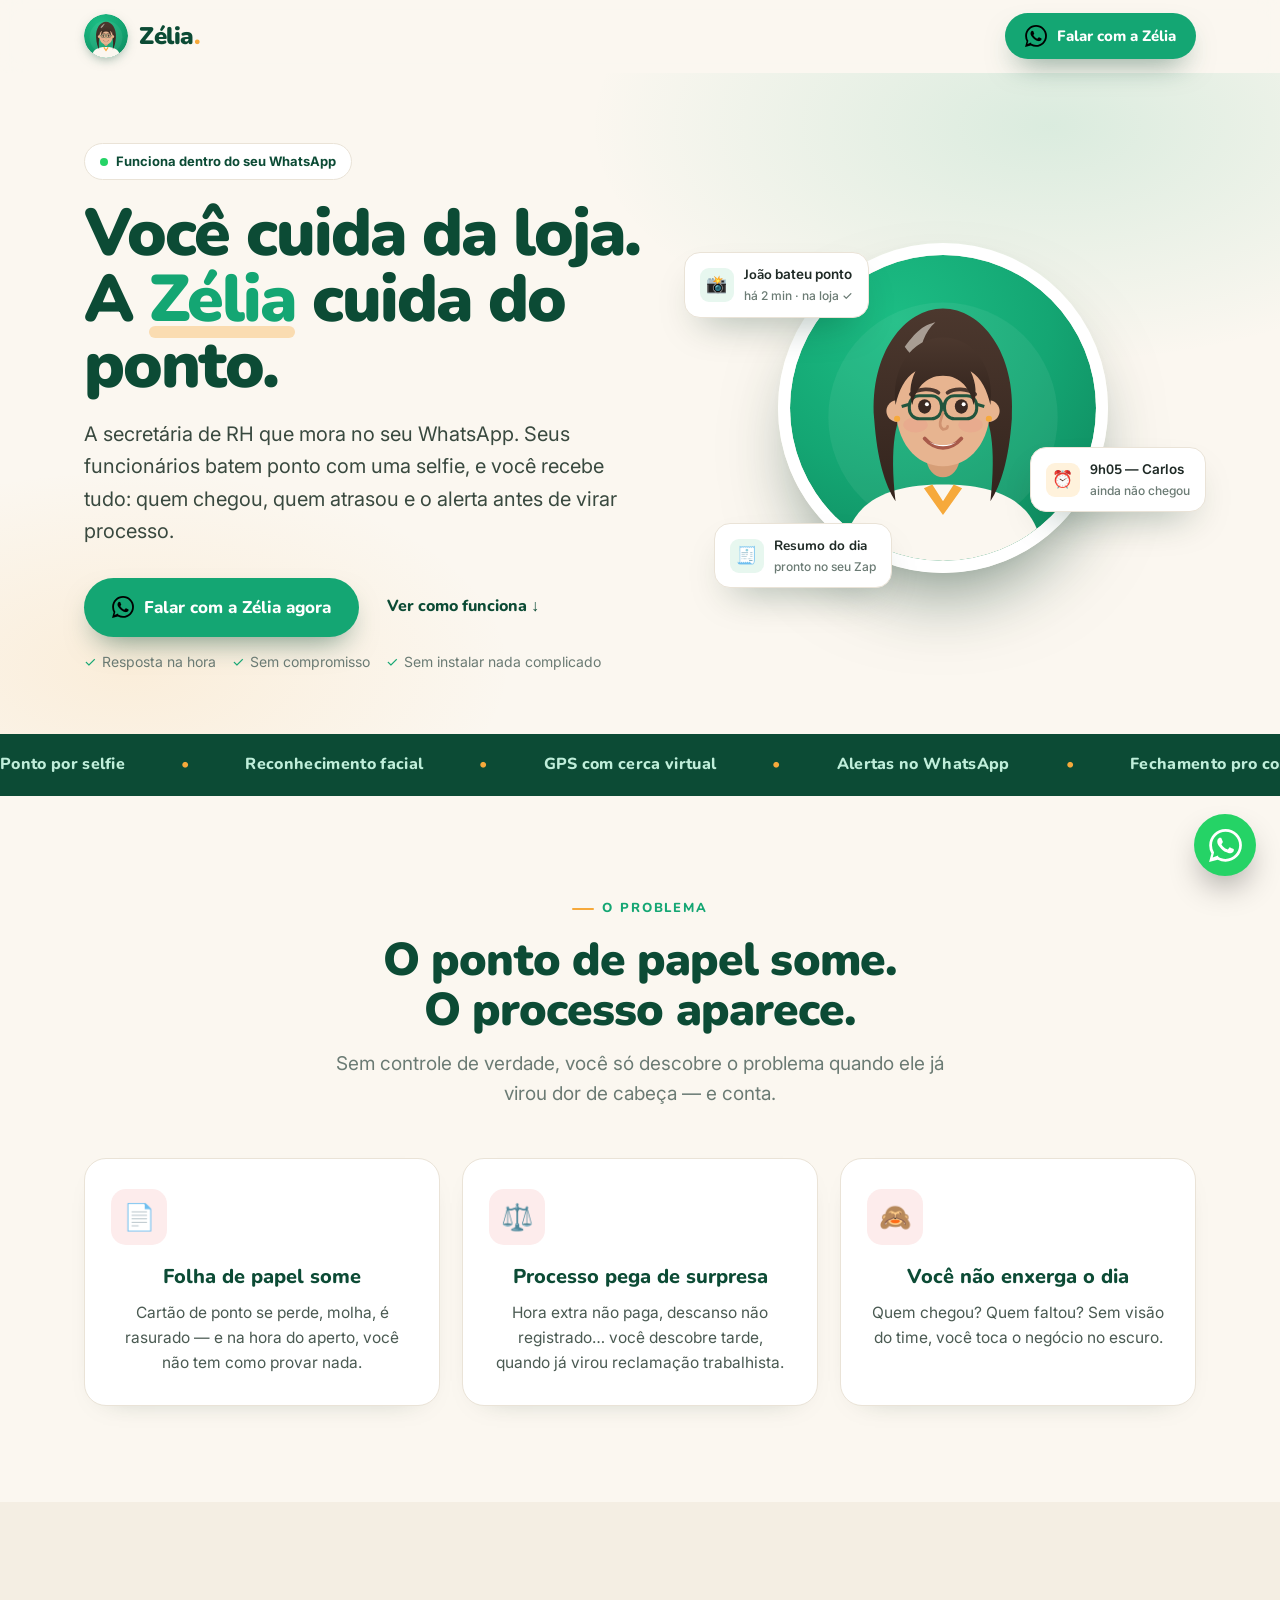
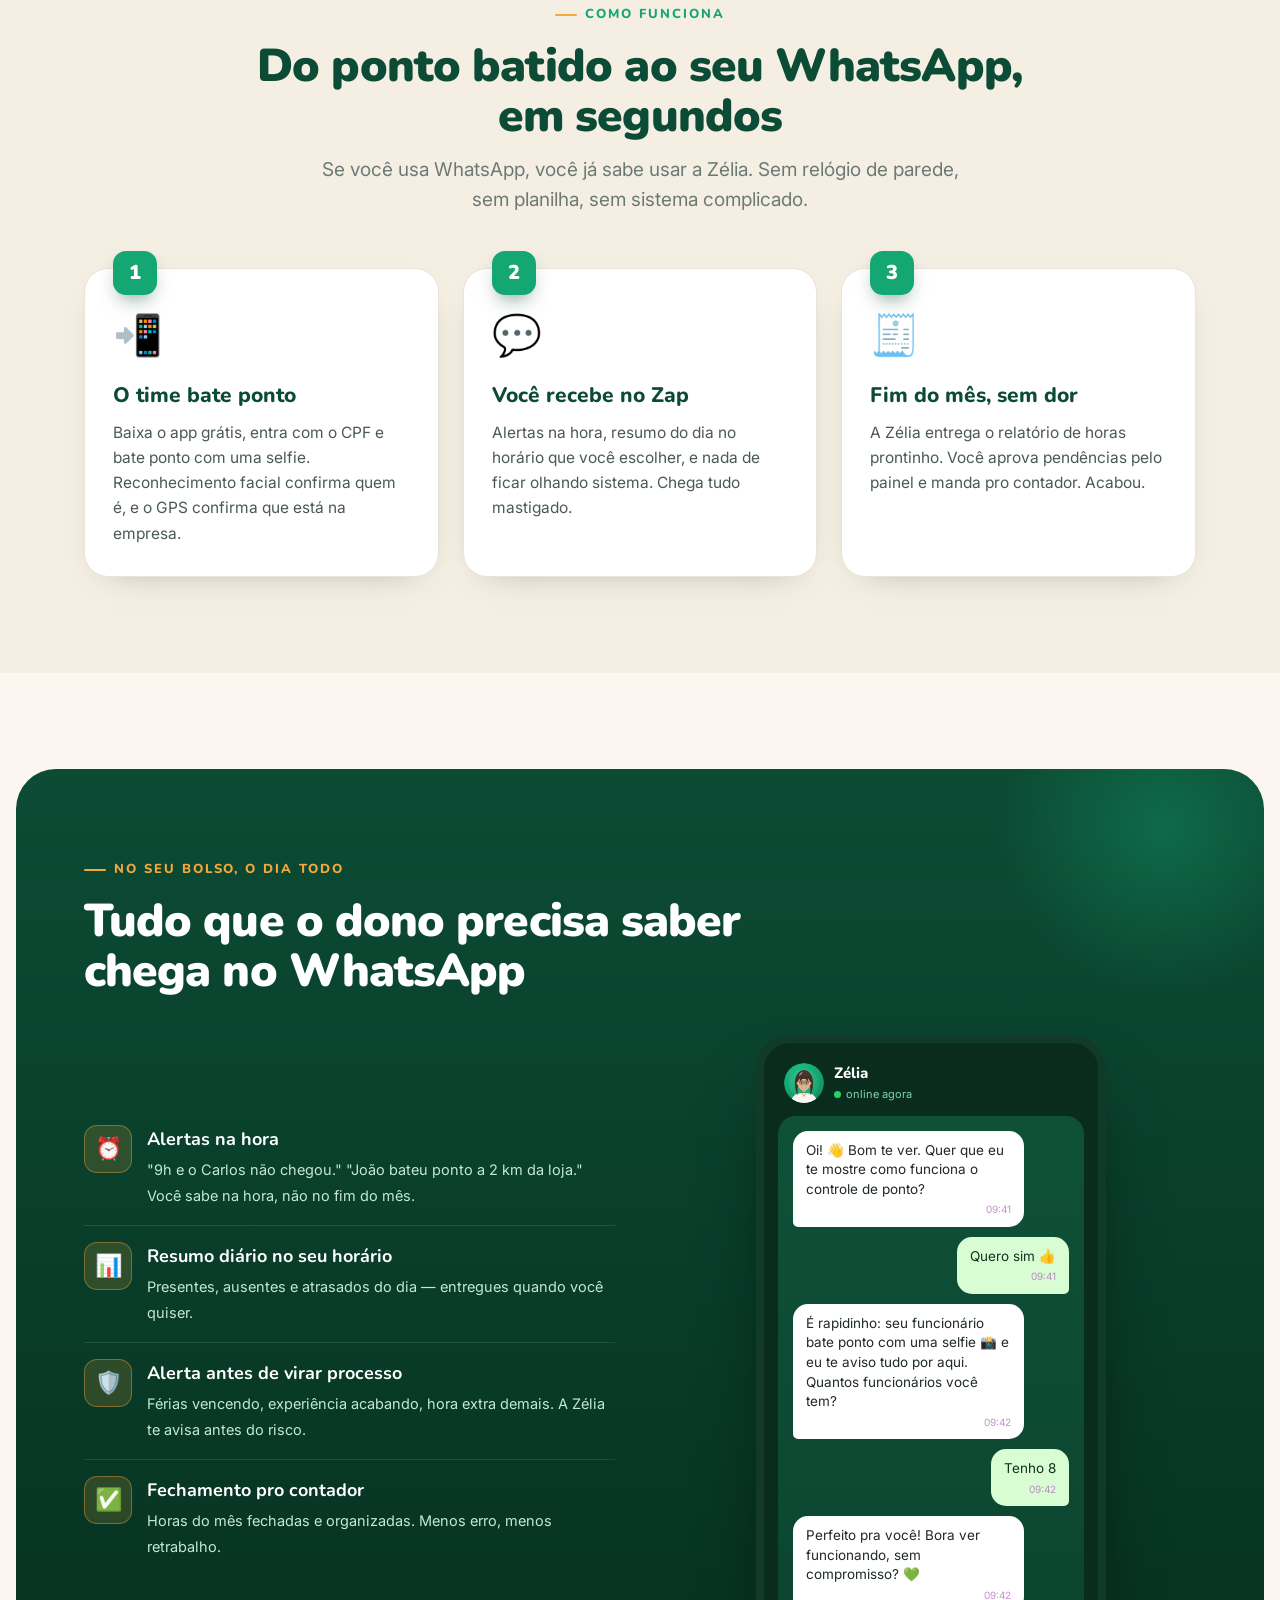
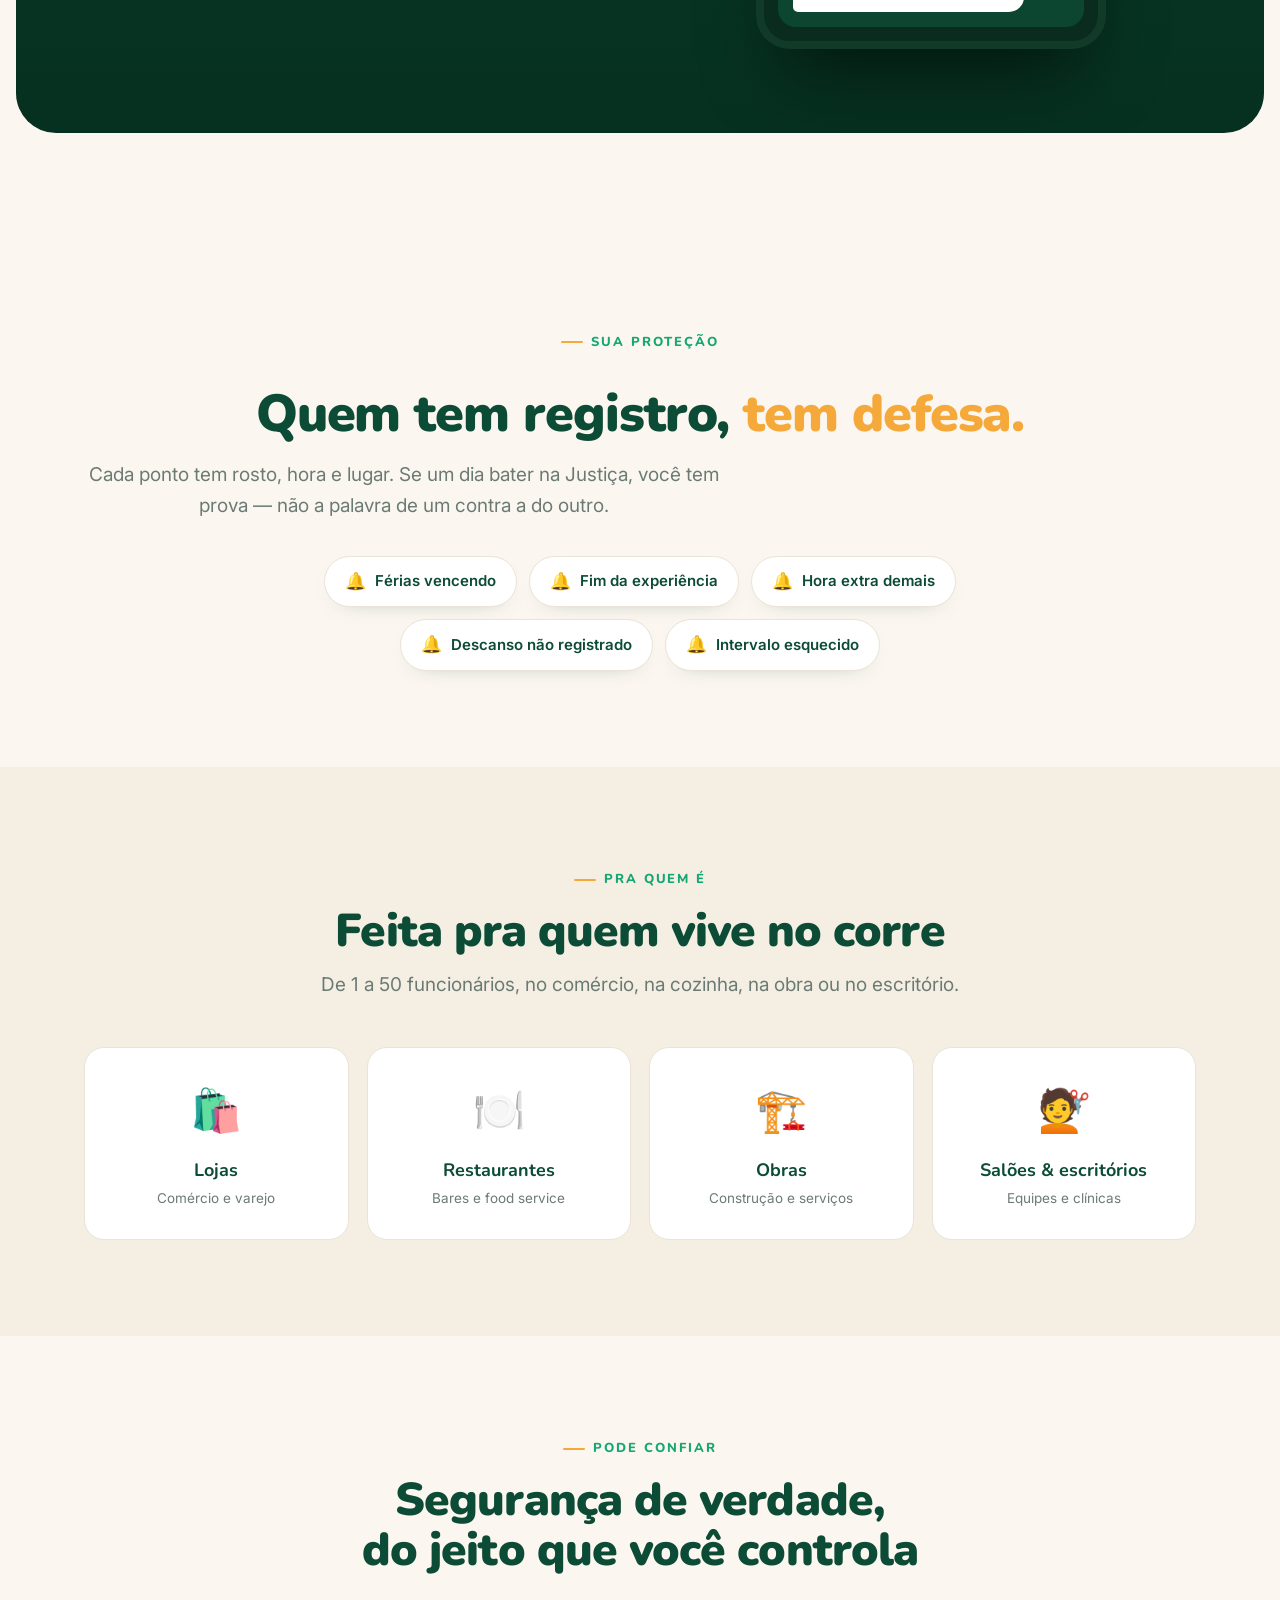
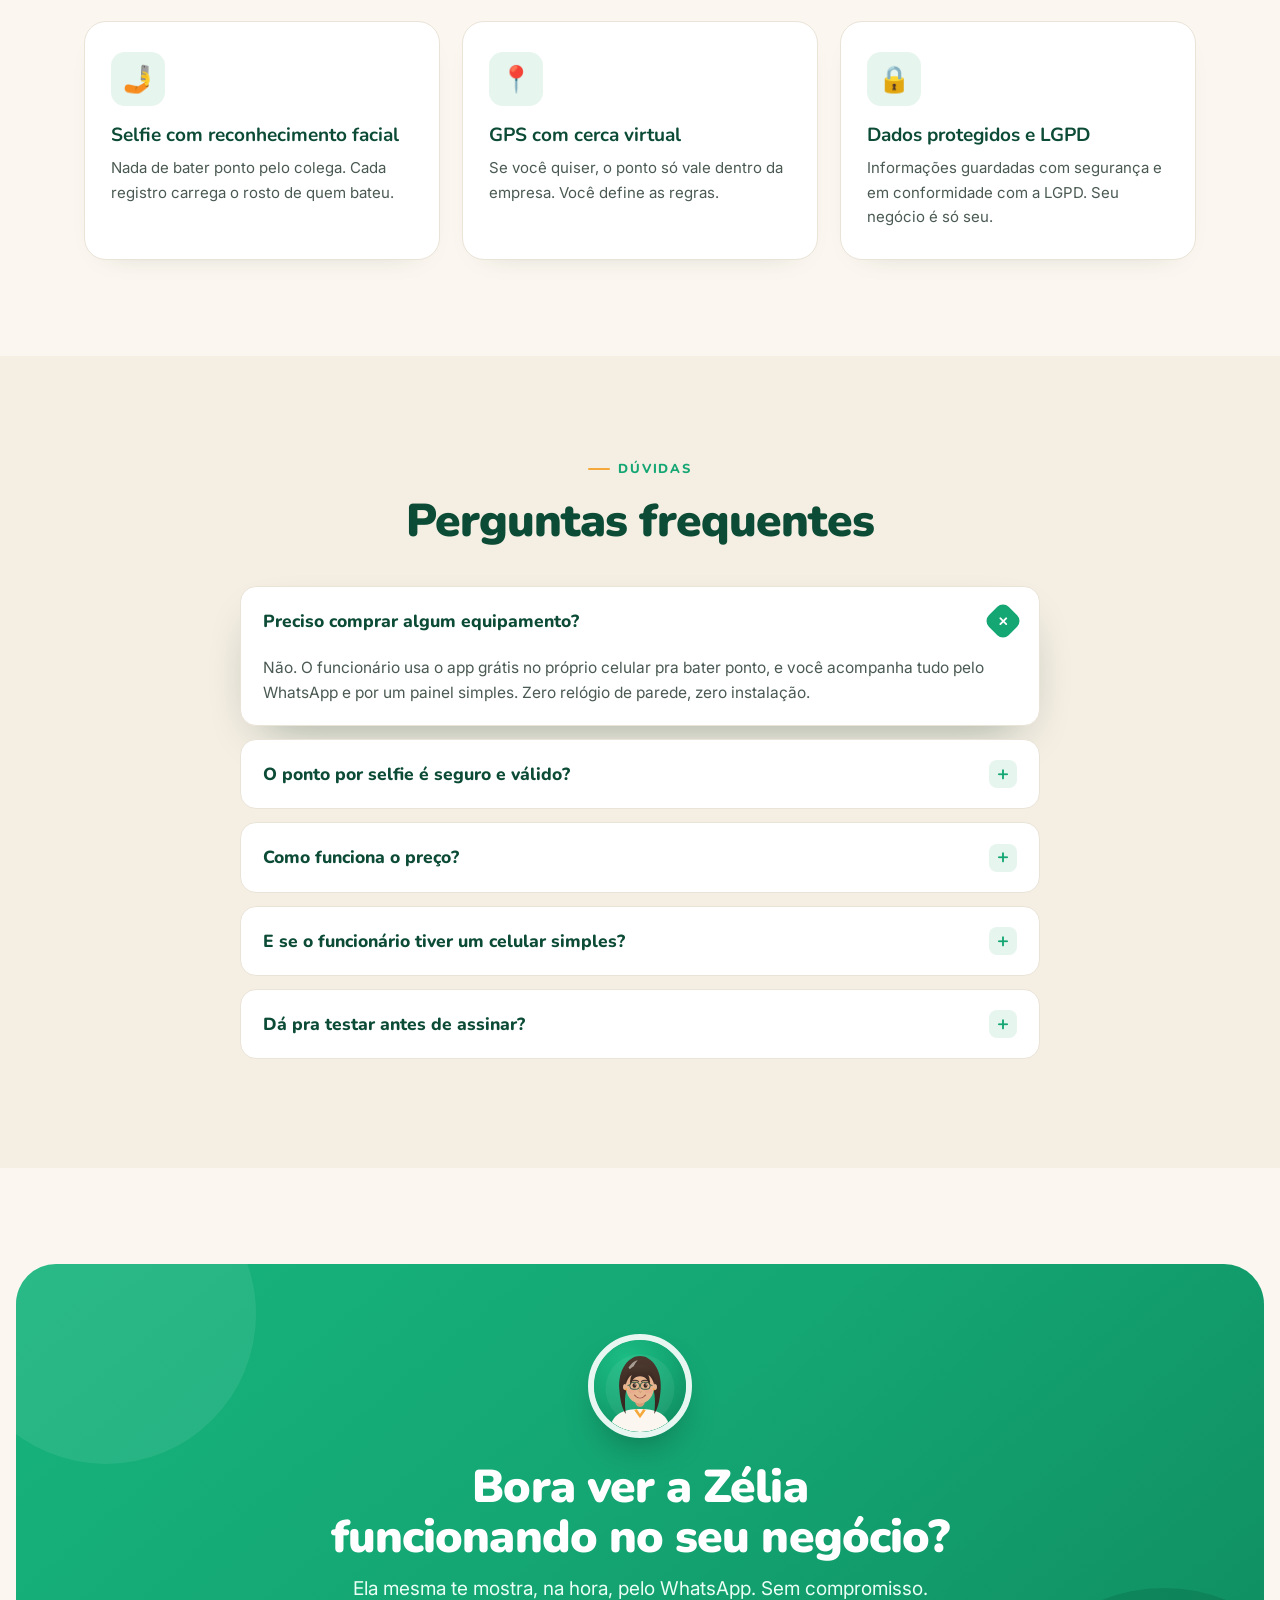
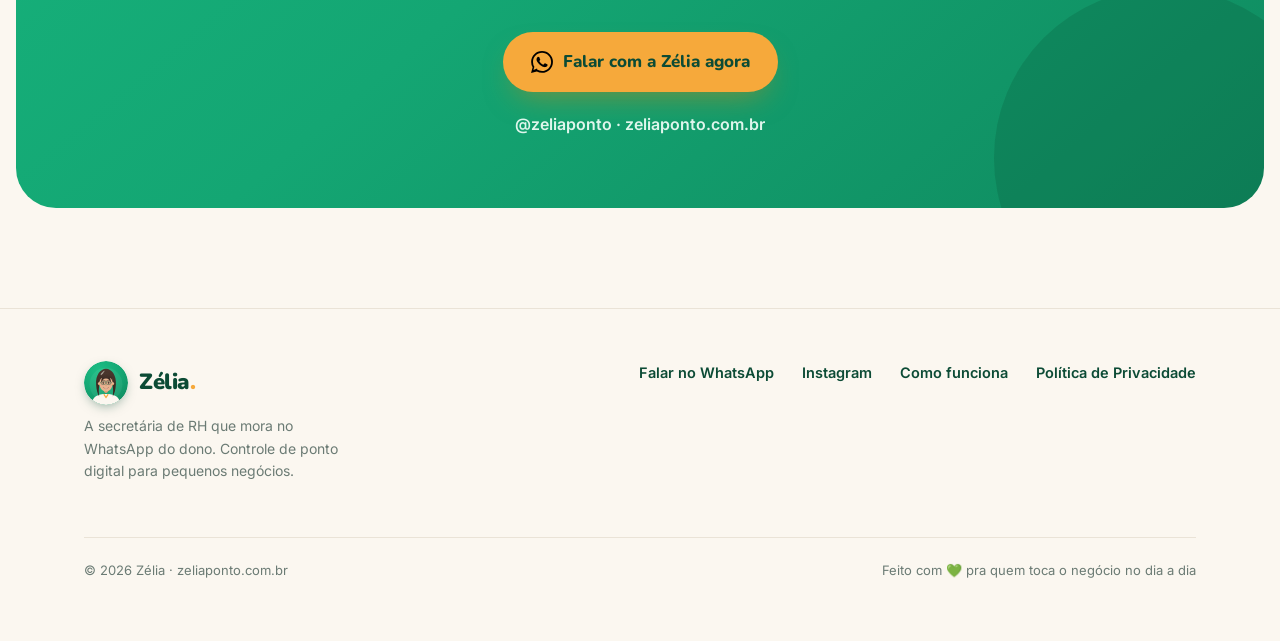
==== commit d01916c7: "Página de Política de Privacidade (LGPD) em /privacidade + link no rodapé da landing" ====
--- a/index.html
+++ b/index.html
@@ -434,6 +434,7 @@
       <a class="wpp-link" href="#">Falar no WhatsApp</a>
       <a href="https://instagram.com/zeliaponto">Instagram</a>
       <a href="#como">Como funciona</a>
+      <a href="/privacidade">Política de Privacidade</a>
     </div>
     <div class="fbot">
       <span>© 2026 Zélia · zeliaponto.com.br</span>
@@ -444,7 +445,7 @@
 
 <script>
   // >>> TROQUE AQUI o número do WhatsApp (DDI+DDD, só números) <<<
-  var NUMERO_WHATSAPP = "55SEUNUMERO";
+  var NUMERO_WHATSAPP = "5571993798412";
   var MENSAGEM = "Oi Zélia! Quero ver como funciona o controle de ponto 😊";
   var link = "https://wa.me/" + NUMERO_WHATSAPP + "?text=" + encodeURIComponent(MENSAGEM);
   document.querySelectorAll('.wpp-link').forEach(function(a){ a.href = link; a.target = "_blank"; a.rel = "noopener"; });
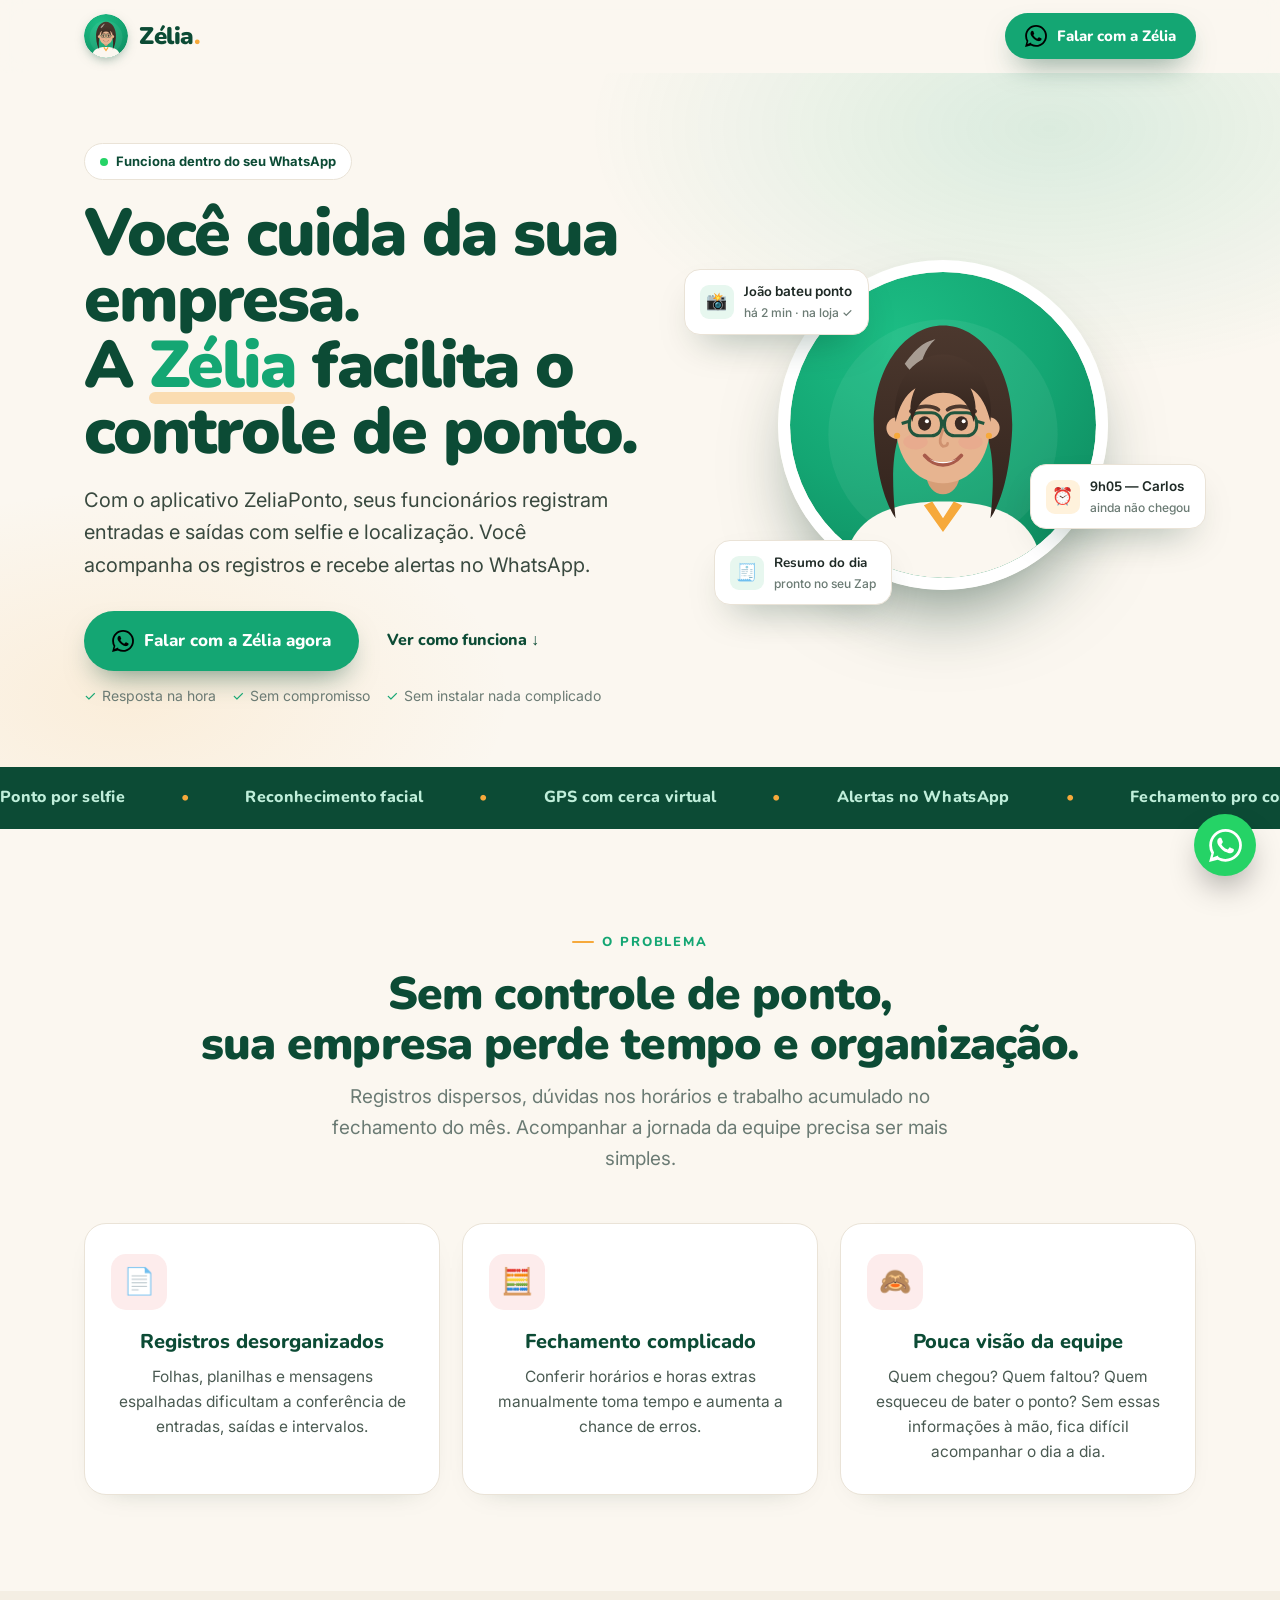
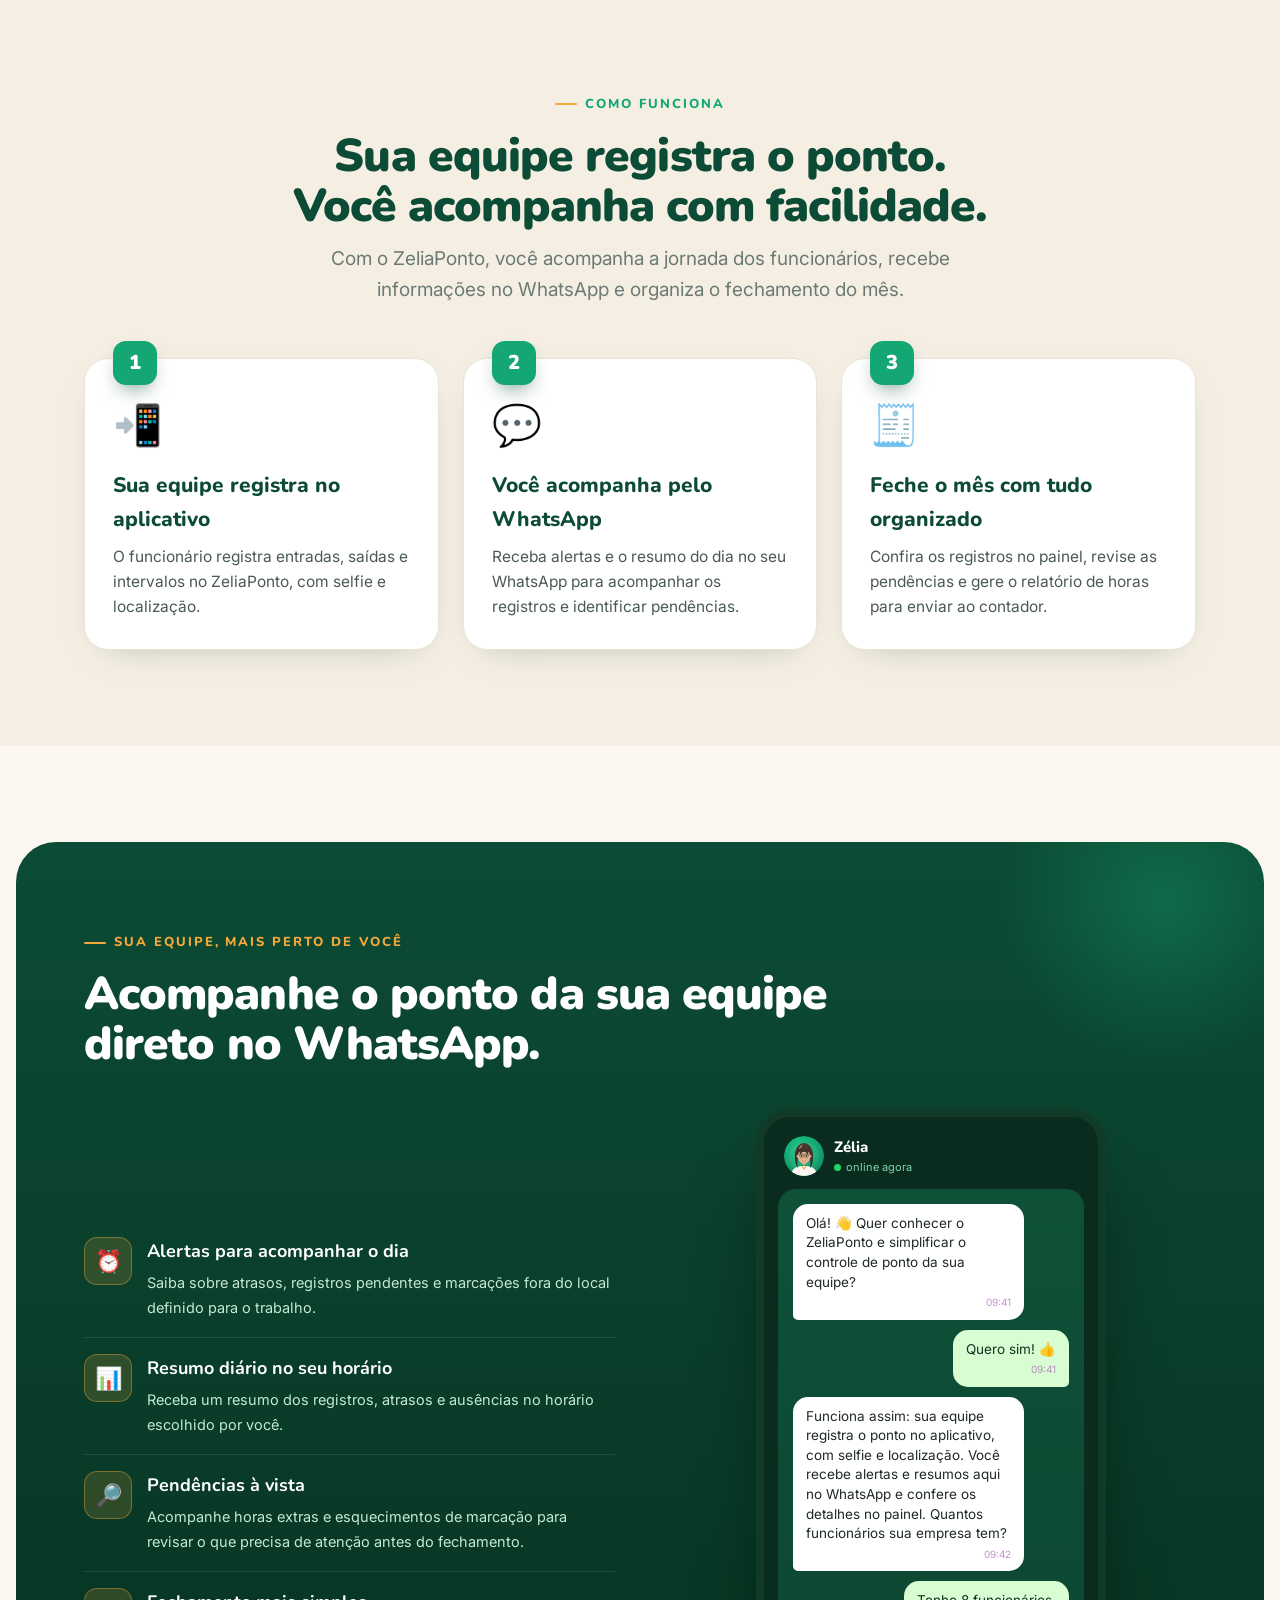
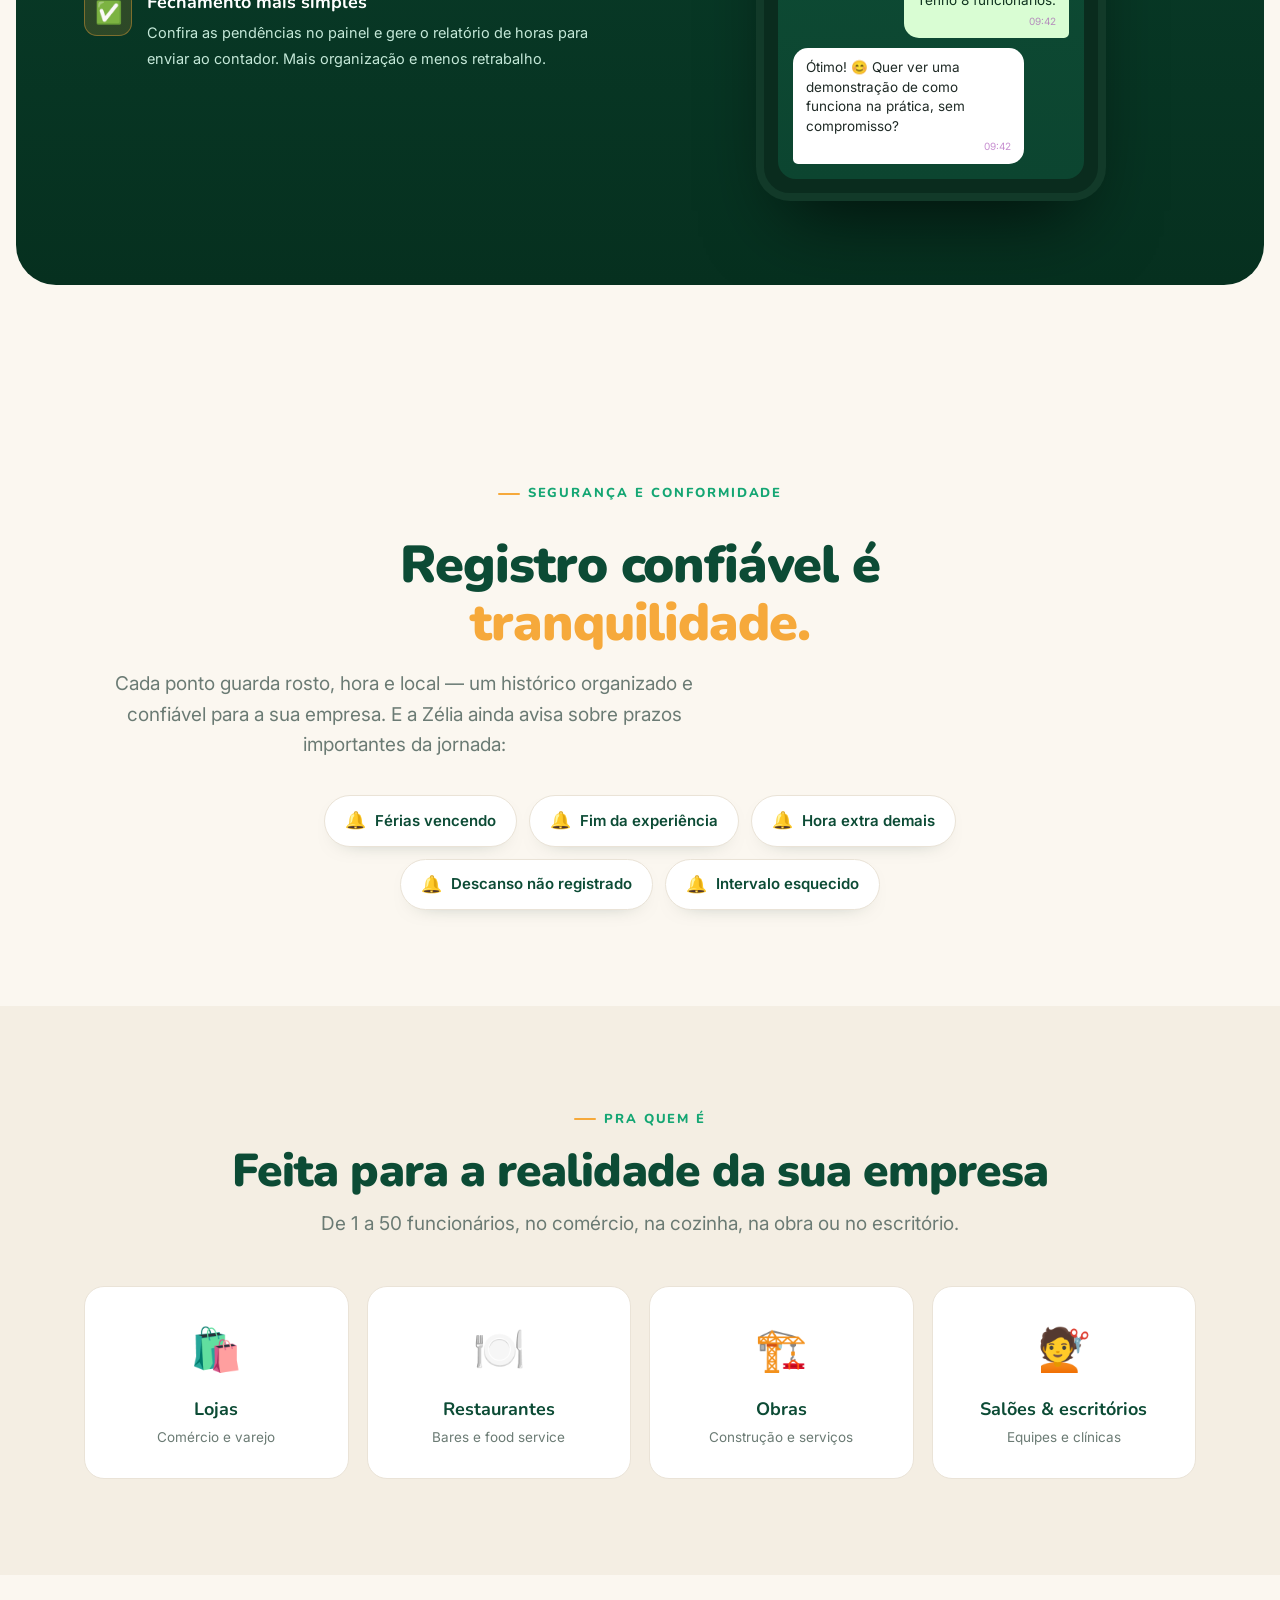
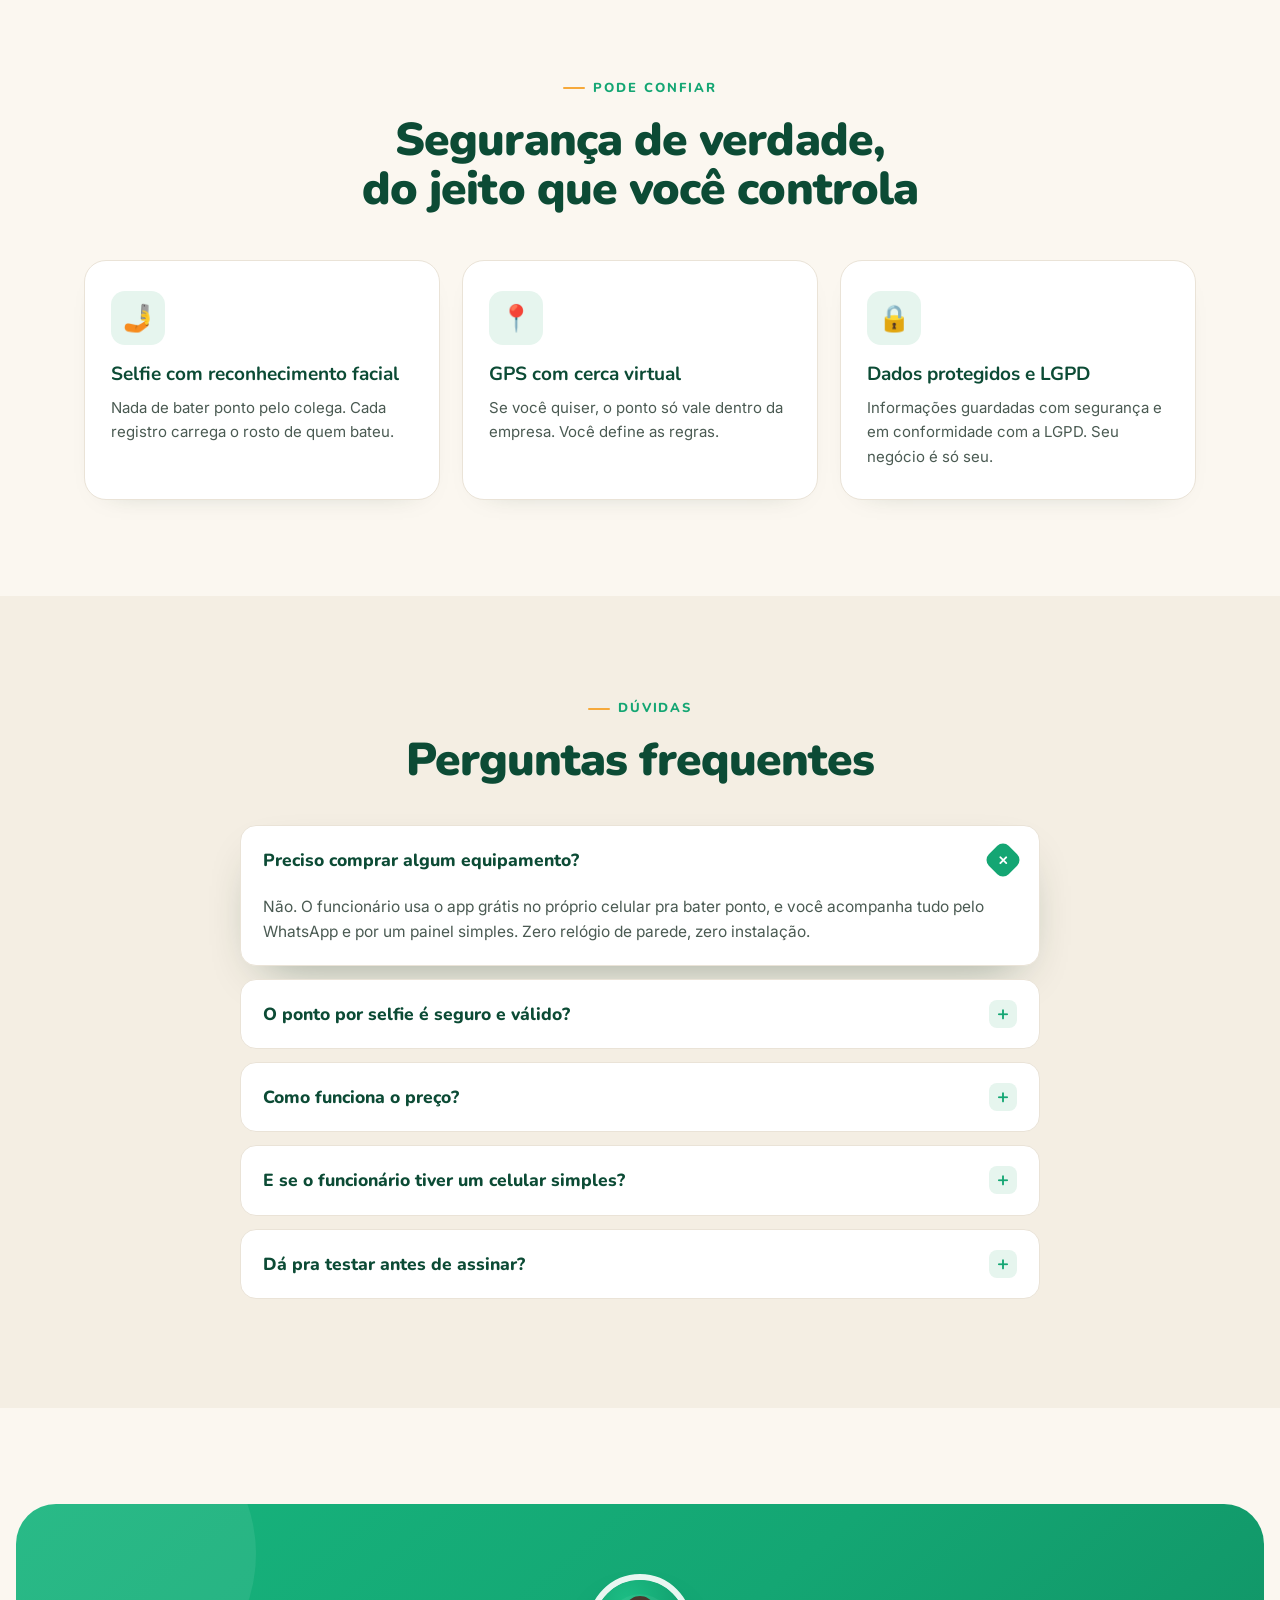
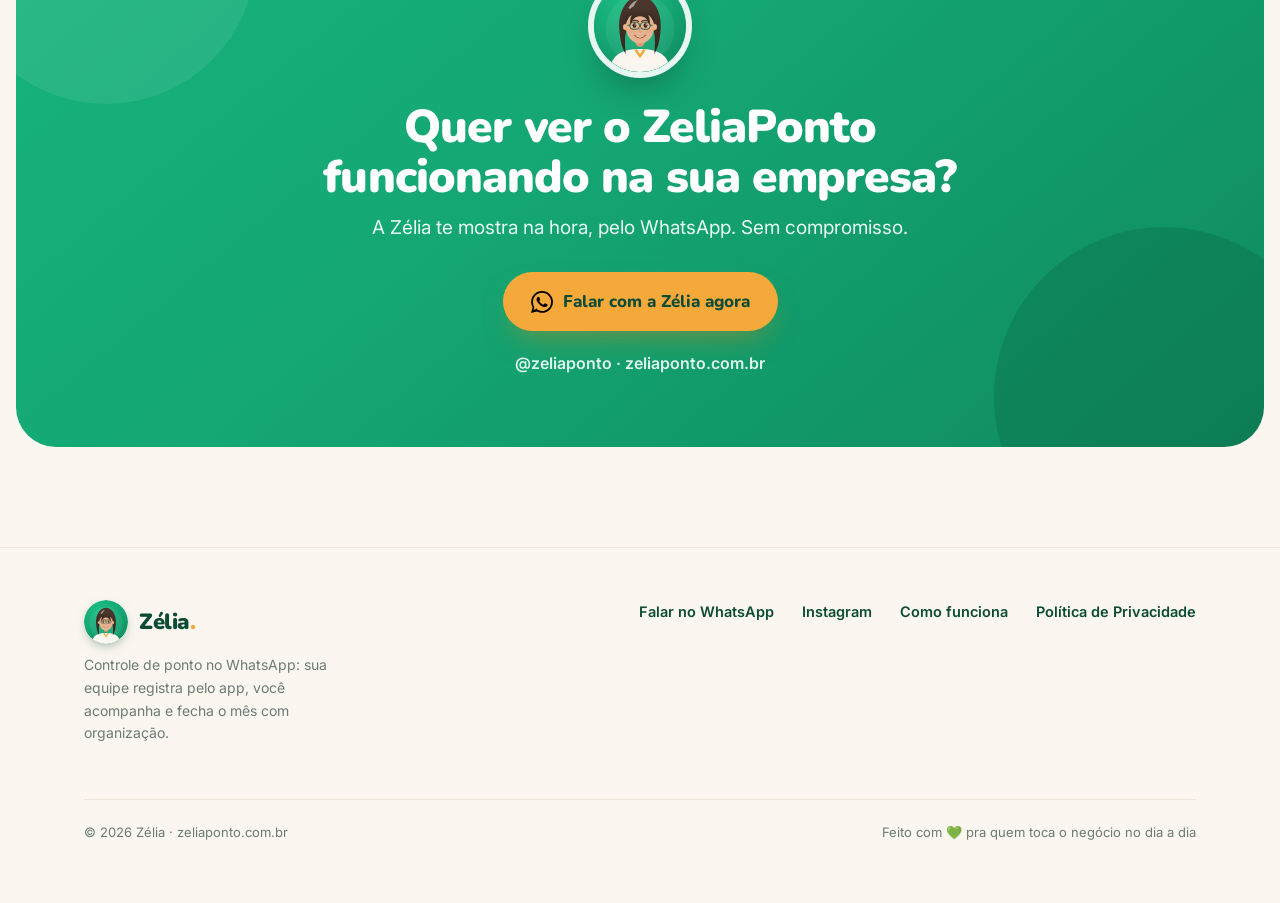
==== commit ead2a08b: "Repagina landing: novo cabeçalho, seções O Problema/Como funciona/WhatsApp, chat e copy profissional" ====
--- a/index.html
+++ b/index.html
@@ -3,8 +3,8 @@
 <head>
 <meta charset="UTF-8">
 <meta name="viewport" content="width=device-width, initial-scale=1.0">
-<title>Zélia · Controle de ponto no WhatsApp — quem tem registro, tem defesa</title>
-<meta name="description" content="Você cuida da loja. A Zélia cuida do ponto. Controle de ponto por selfie + GPS, alertas no seu WhatsApp e proteção contra processos trabalhistas.">
+<title>ZeliaPonto · Controle de ponto no WhatsApp para a sua empresa</title>
+<meta name="description" content="Com o ZeliaPonto, sua equipe registra o ponto por selfie e localização, e você acompanha tudo pelo WhatsApp. Mais organização e um fechamento de mês mais simples.">
 <link rel="preconnect" href="https://fonts.googleapis.com">
 <link rel="preconnect" href="https://fonts.gstatic.com" crossorigin>
 <link href="https://fonts.googleapis.com/css2?family=Nunito:wght@400;600;700;800;900&family=Inter:wght@400;500;600;700&display=swap" rel="stylesheet">
@@ -266,8 +266,8 @@
   <div class="wrap grid">
     <div>
       <span class="badge-live reveal in"><span class="dot"></span> Funciona dentro do seu WhatsApp</span>
-      <h1 class="hero-h reveal in">Você cuida da loja.<br>A <span class="hl">Zélia</span> cuida do ponto.</h1>
-      <p class="lead reveal in d1">A secretária de RH que mora no seu WhatsApp. Seus funcionários batem ponto com uma selfie, e você recebe tudo: quem chegou, quem atrasou e o alerta antes de virar processo.</p>
+      <h1 class="hero-h reveal in">Você cuida da sua empresa.<br>A <span class="hl">Zélia</span> facilita o controle de ponto.</h1>
+      <p class="lead reveal in d1">Com o aplicativo ZeliaPonto, seus funcionários registram entradas e saídas com selfie e localização. Você acompanha os registros e recebe alertas no WhatsApp.</p>
       <div class="cta reveal in d2">
         <a class="btn btn-w wpp-link" href="#"><svg><use href="#wpp"/></svg> Falar com a Zélia agora</a>
         <a class="btn-ghost" href="#como">Ver como funciona ↓</a>
@@ -300,12 +300,12 @@
 <section>
   <div class="wrap center">
     <span class="eyebrow reveal">O problema</span>
-    <h2 class="reveal d1">O ponto de papel some.<br>O processo aparece.</h2>
-    <p class="sub reveal d2">Sem controle de verdade, você só descobre o problema quando ele já virou dor de cabeça — e conta.</p>
+    <h2 class="reveal d1">Sem controle de ponto,<br>sua empresa perde tempo e organização.</h2>
+    <p class="sub reveal d2">Registros dispersos, dúvidas nos horários e trabalho acumulado no fechamento do mês. Acompanhar a jornada da equipe precisa ser mais simples.</p>
     <div class="cards3">
-      <div class="pcard reveal d1"><div class="ic">📄</div><h3>Folha de papel some</h3><p>Cartão de ponto se perde, molha, é rasurado — e na hora do aperto, você não tem como provar nada.</p></div>
-      <div class="pcard reveal d2"><div class="ic">⚖️</div><h3>Processo pega de surpresa</h3><p>Hora extra não paga, descanso não registrado… você descobre tarde, quando já virou reclamação trabalhista.</p></div>
-      <div class="pcard reveal d3"><div class="ic">🙈</div><h3>Você não enxerga o dia</h3><p>Quem chegou? Quem faltou? Sem visão do time, você toca o negócio no escuro.</p></div>
+      <div class="pcard reveal d1"><div class="ic">📄</div><h3>Registros desorganizados</h3><p>Folhas, planilhas e mensagens espalhadas dificultam a conferência de entradas, saídas e intervalos.</p></div>
+      <div class="pcard reveal d2"><div class="ic">🧮</div><h3>Fechamento complicado</h3><p>Conferir horários e horas extras manualmente toma tempo e aumenta a chance de erros.</p></div>
+      <div class="pcard reveal d3"><div class="ic">🙈</div><h3>Pouca visão da equipe</h3><p>Quem chegou? Quem faltou? Quem esqueceu de bater o ponto? Sem essas informações à mão, fica difícil acompanhar o dia a dia.</p></div>
     </div>
   </div>
 </section>
@@ -314,12 +314,12 @@
 <section id="como" style="background:var(--areia2)">
   <div class="wrap center">
     <span class="eyebrow reveal">Como funciona</span>
-    <h2 class="reveal d1">Do ponto batido ao seu WhatsApp,<br>em segundos</h2>
-    <p class="sub reveal d2">Se você usa WhatsApp, você já sabe usar a Zélia. Sem relógio de parede, sem planilha, sem sistema complicado.</p>
+    <h2 class="reveal d1">Sua equipe registra o ponto.<br>Você acompanha com facilidade.</h2>
+    <p class="sub reveal d2">Com o ZeliaPonto, você acompanha a jornada dos funcionários, recebe informações no WhatsApp e organiza o fechamento do mês.</p>
     <div class="steps" style="text-align:left">
-      <div class="step reveal d1"><span class="n">1</span><div class="ic">📲</div><h3>O time bate ponto</h3><p>Baixa o app grátis, entra com o CPF e bate ponto com uma selfie. Reconhecimento facial confirma quem é, e o GPS confirma que está na empresa.</p></div>
-      <div class="step reveal d2"><span class="n">2</span><div class="ic">💬</div><h3>Você recebe no Zap</h3><p>Alertas na hora, resumo do dia no horário que você escolher, e nada de ficar olhando sistema. Chega tudo mastigado.</p></div>
-      <div class="step reveal d3"><span class="n">3</span><div class="ic">🧾</div><h3>Fim do mês, sem dor</h3><p>A Zélia entrega o relatório de horas prontinho. Você aprova pendências pelo painel e manda pro contador. Acabou.</p></div>
+      <div class="step reveal d1"><span class="n">1</span><div class="ic">📲</div><h3>Sua equipe registra no aplicativo</h3><p>O funcionário registra entradas, saídas e intervalos no ZeliaPonto, com selfie e localização.</p></div>
+      <div class="step reveal d2"><span class="n">2</span><div class="ic">💬</div><h3>Você acompanha pelo WhatsApp</h3><p>Receba alertas e o resumo do dia no seu WhatsApp para acompanhar os registros e identificar pendências.</p></div>
+      <div class="step reveal d3"><span class="n">3</span><div class="ic">🧾</div><h3>Feche o mês com tudo organizado</h3><p>Confira os registros no painel, revise as pendências e gere o relatório de horas para enviar ao contador.</p></div>
     </div>
   </div>
 </section>
@@ -328,24 +328,24 @@
 <section>
   <div class="owner">
     <div class="wrap">
-      <span class="eyebrow reveal">No seu bolso, o dia todo</span>
-      <h2 class="reveal d1">Tudo que o dono precisa saber<br>chega no WhatsApp</h2>
+      <span class="eyebrow reveal">Sua equipe, mais perto de você</span>
+      <h2 class="reveal d1">Acompanhe o ponto da sua equipe<br>direto no WhatsApp.</h2>
       <div class="grid">
         <div class="reveal d1">
-          <div class="benefit"><div class="bi">⏰</div><div><b>Alertas na hora</b><span>"9h e o Carlos não chegou." "João bateu ponto a 2 km da loja." Você sabe na hora, não no fim do mês.</span></div></div>
-          <div class="benefit"><div class="bi">📊</div><div><b>Resumo diário no seu horário</b><span>Presentes, ausentes e atrasados do dia — entregues quando você quiser.</span></div></div>
-          <div class="benefit"><div class="bi">🛡️</div><div><b>Alerta antes de virar processo</b><span>Férias vencendo, experiência acabando, hora extra demais. A Zélia te avisa antes do risco.</span></div></div>
-          <div class="benefit"><div class="bi">✅</div><div><b>Fechamento pro contador</b><span>Horas do mês fechadas e organizadas. Menos erro, menos retrabalho.</span></div></div>
+          <div class="benefit"><div class="bi">⏰</div><div><b>Alertas para acompanhar o dia</b><span>Saiba sobre atrasos, registros pendentes e marcações fora do local definido para o trabalho.</span></div></div>
+          <div class="benefit"><div class="bi">📊</div><div><b>Resumo diário no seu horário</b><span>Receba um resumo dos registros, atrasos e ausências no horário escolhido por você.</span></div></div>
+          <div class="benefit"><div class="bi">🔎</div><div><b>Pendências à vista</b><span>Acompanhe horas extras e esquecimentos de marcação para revisar o que precisa de atenção antes do fechamento.</span></div></div>
+          <div class="benefit"><div class="bi">✅</div><div><b>Fechamento mais simples</b><span>Confira as pendências no painel e gere o relatório de horas para enviar ao contador. Mais organização e menos retrabalho.</span></div></div>
         </div>
         <div class="reveal d2">
           <div class="phone">
             <div class="chead"><svg class="ava" viewBox="0 0 400 400"><use href="#zelia"/></svg><div><div class="nm">Zélia</div><div class="st">online agora</div></div></div>
             <div class="bubbles">
-              <div class="bub z b1">Oi! 👋 Bom te ver. Quer que eu te mostre como funciona o controle de ponto?<span class="t">09:41</span></div>
-              <div class="bub u b2">Quero sim 👍<span class="t">09:41</span></div>
-              <div class="bub z b3">É rapidinho: seu funcionário bate ponto com uma selfie 📸 e eu te aviso tudo por aqui. Quantos funcionários você tem?<span class="t">09:42</span></div>
-              <div class="bub u b4">Tenho 8<span class="t">09:42</span></div>
-              <div class="bub z b5">Perfeito pra você! Bora ver funcionando, sem compromisso? 💚<span class="t">09:42</span></div>
+              <div class="bub z b1">Olá! 👋 Quer conhecer o ZeliaPonto e simplificar o controle de ponto da sua equipe?<span class="t">09:41</span></div>
+              <div class="bub u b2">Quero sim! 👍<span class="t">09:41</span></div>
+              <div class="bub z b3">Funciona assim: sua equipe registra o ponto no aplicativo, com selfie e localização. Você recebe alertas e resumos aqui no WhatsApp e confere os detalhes no painel. Quantos funcionários sua empresa tem?<span class="t">09:42</span></div>
+              <div class="bub u b4">Tenho 8 funcionários.<span class="t">09:42</span></div>
+              <div class="bub z b5">Ótimo! 😊 Quer ver uma demonstração de como funciona na prática, sem compromisso?<span class="t">09:42</span></div>
             </div>
           </div>
         </div>
@@ -357,9 +357,9 @@
 <!-- LEGAL -->
 <section class="legal">
   <div class="wrap">
-    <span class="eyebrow reveal" style="justify-content:center">Sua proteção</span>
-    <div class="quote reveal d1">Quem tem registro, <em>tem defesa.</em></div>
-    <p class="sub reveal d2" style="margin-top:18px">Cada ponto tem rosto, hora e lugar. Se um dia bater na Justiça, você tem prova — não a palavra de um contra a do outro.</p>
+    <span class="eyebrow reveal" style="justify-content:center">Segurança e conformidade</span>
+    <div class="quote reveal d1">Registro confiável é <em>tranquilidade.</em></div>
+    <p class="sub reveal d2" style="margin-top:18px">Cada ponto guarda rosto, hora e local — um histórico organizado e confiável para a sua empresa. E a Zélia ainda avisa sobre prazos importantes da jornada:</p>
     <div class="alerts">
       <span class="alert reveal d1"><span class="ai">🔔</span> Férias vencendo</span>
       <span class="alert reveal d1"><span class="ai">🔔</span> Fim da experiência</span>
@@ -374,7 +374,7 @@
 <section style="background:var(--areia2)">
   <div class="wrap center">
     <span class="eyebrow reveal">Pra quem é</span>
-    <h2 class="reveal d1">Feita pra quem vive no corre</h2>
+    <h2 class="reveal d1">Feita para a realidade da sua empresa</h2>
     <p class="sub reveal d2">De 1 a 50 funcionários, no comércio, na cozinha, na obra ou no escritório.</p>
     <div class="who">
       <div class="wcard reveal d1"><div class="ic">🛍️</div><b>Lojas</b><span>Comércio e varejo</span></div>
@@ -417,8 +417,8 @@
 <section style="padding-bottom:20px">
   <div class="final reveal">
     <svg class="ava" viewBox="0 0 400 400"><use href="#zelia"/></svg>
-    <h2>Bora ver a Zélia<br>funcionando no seu negócio?</h2>
-    <p>Ela mesma te mostra, na hora, pelo WhatsApp. Sem compromisso.</p>
+    <h2>Quer ver o ZeliaPonto<br>funcionando na sua empresa?</h2>
+    <p>A Zélia te mostra na hora, pelo WhatsApp. Sem compromisso.</p>
     <div><a class="btn btn-a wpp-link" href="#"><svg><use href="#wpp"/></svg> Falar com a Zélia agora</a></div>
     <div class="handle">@zeliaponto · zeliaponto.com.br</div>
   </div>
@@ -428,7 +428,7 @@
   <div class="wrap">
     <div class="fcol">
       <a class="brand" href="#top"><svg class="ava" viewBox="0 0 400 400"><use href="#zelia"/></svg><span class="wm">Zélia<span class="d">.</span></span></a>
-      <p class="tg">A secretária de RH que mora no WhatsApp do dono. Controle de ponto digital para pequenos negócios.</p>
+      <p class="tg">Controle de ponto no WhatsApp: sua equipe registra pelo app, você acompanha e fecha o mês com organização.</p>
     </div>
     <div class="flinks">
       <a class="wpp-link" href="#">Falar no WhatsApp</a>
@@ -445,8 +445,8 @@
 
 <script>
   // >>> TROQUE AQUI o número do WhatsApp (DDI+DDD, só números) <<<
-  var NUMERO_WHATSAPP = "5571993798412";
-  var MENSAGEM = "Oi Zélia! Quero ver como funciona o controle de ponto 😊";
+  var NUMERO_WHATSAPP = "557192294508";
+  var MENSAGEM = "Oi, Zélia! Vi o site e quero saber mais 😊";
   var link = "https://wa.me/" + NUMERO_WHATSAPP + "?text=" + encodeURIComponent(MENSAGEM);
   document.querySelectorAll('.wpp-link').forEach(function(a){ a.href = link; a.target = "_blank"; a.rel = "noopener"; });
 
